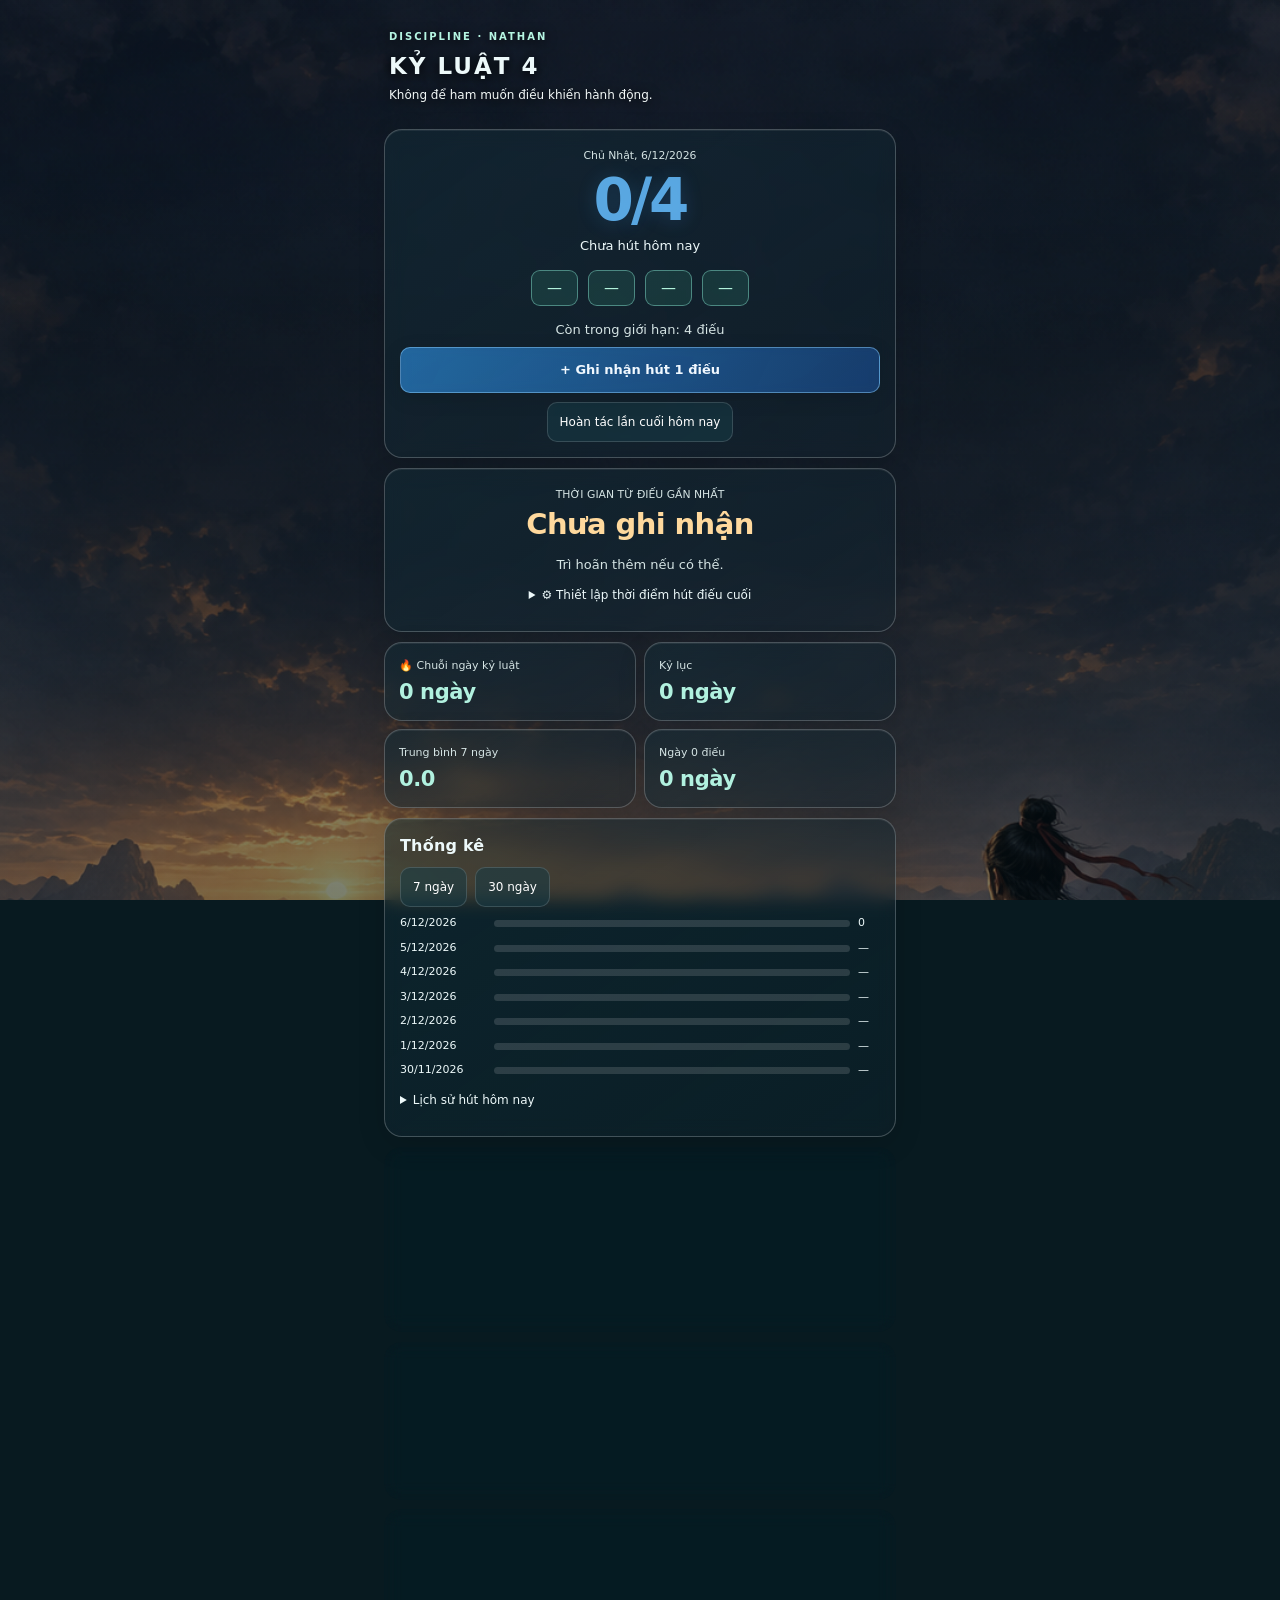
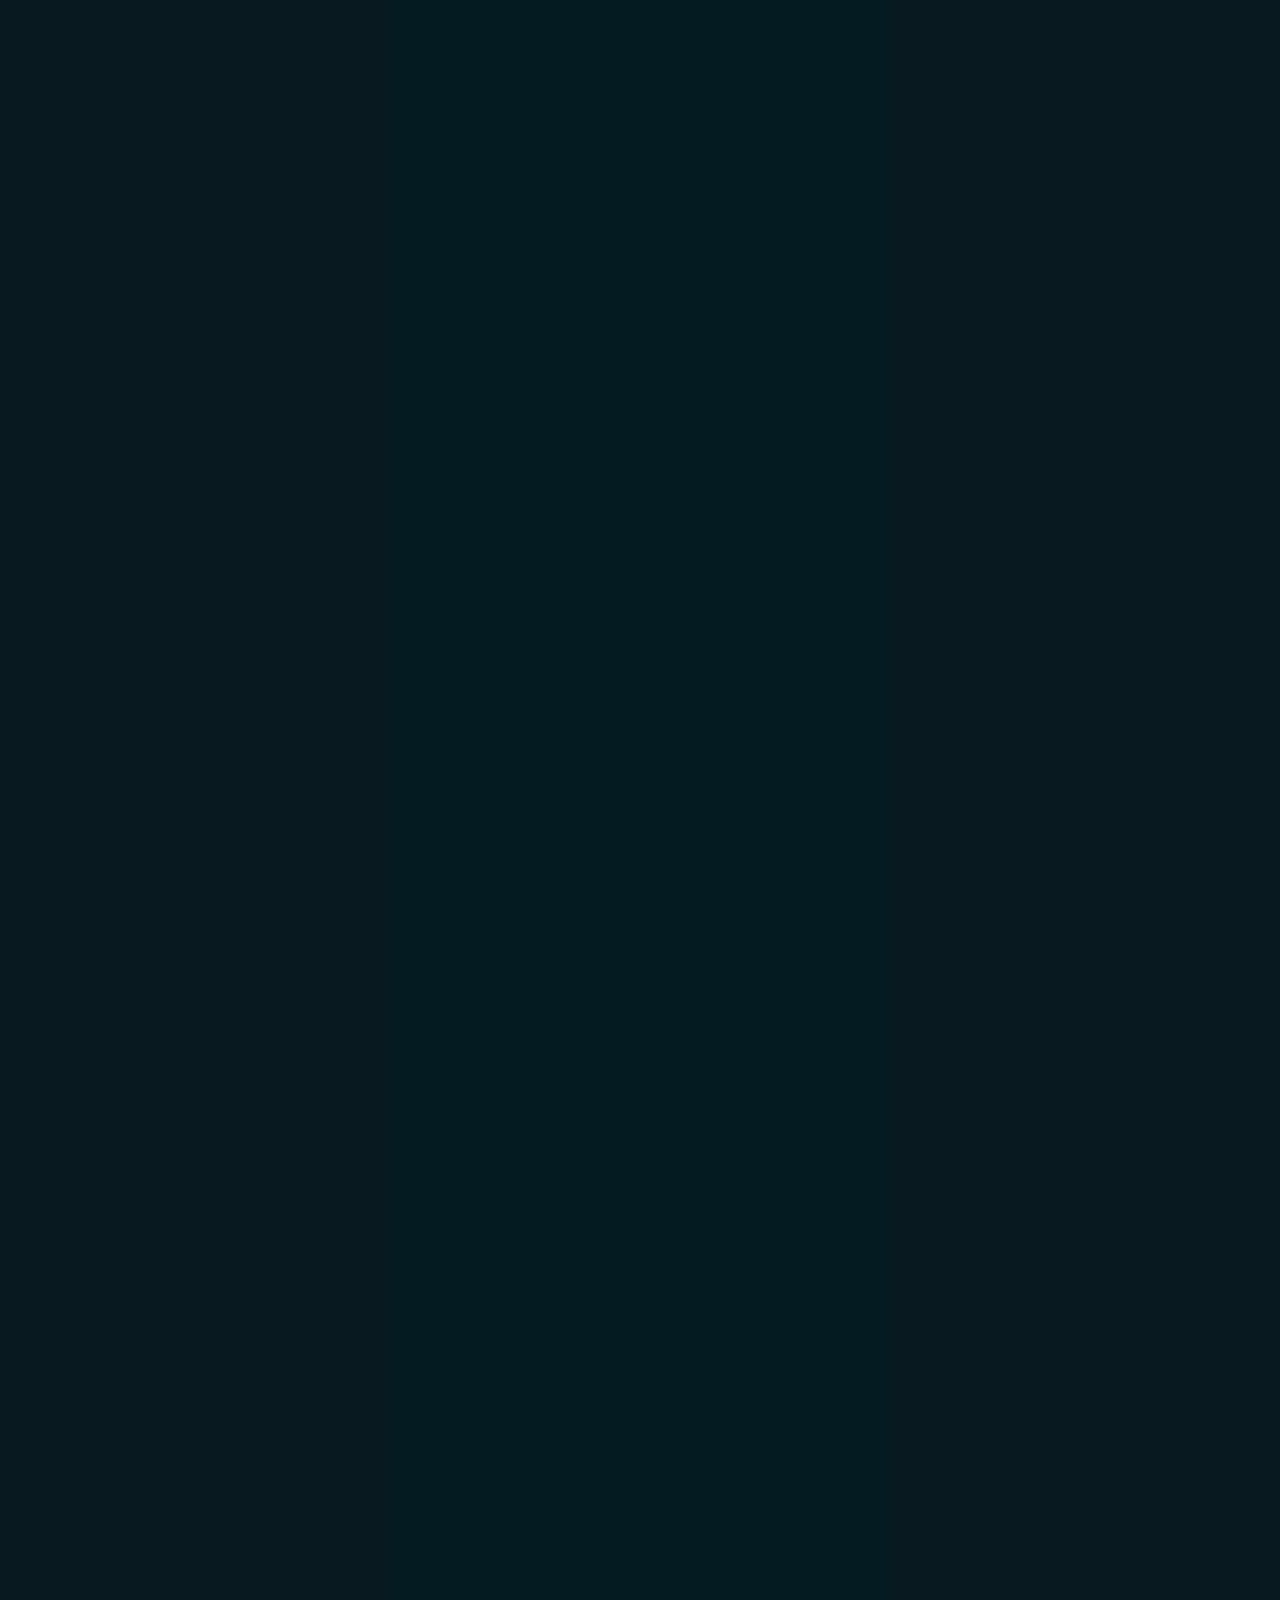
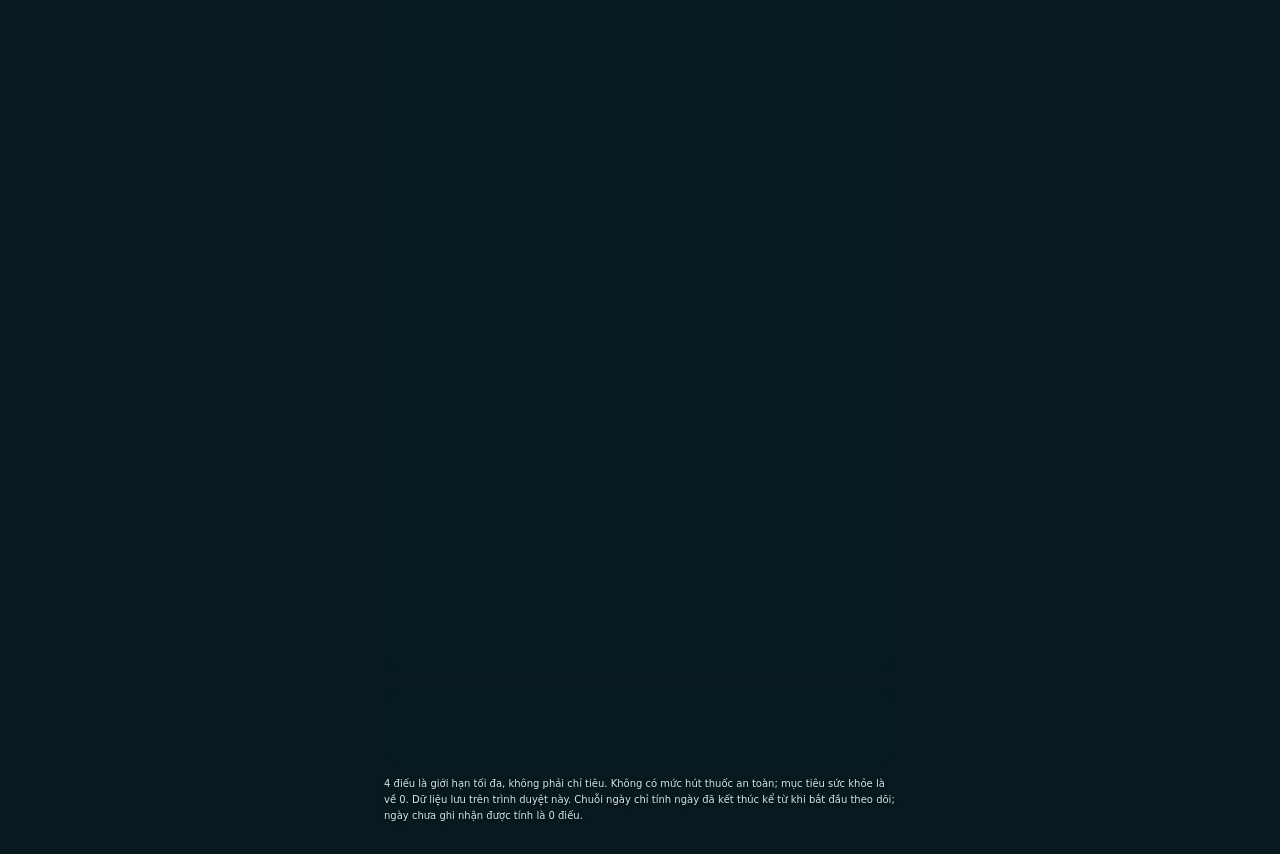
==== index.html @ 1a2e4e33 "Add 31 animated SVG evolution illustrations to discipline level display" ====
<!doctype html><html lang="vi"><meta charset="utf-8"><meta name="viewport" content="width=device-width, initial-scale=1"><meta name="theme-color" content="#081b24"><title>Kỷ luật 4</title><link rel="icon" type="image/svg+xml" href="discipline4-icon.svg?v=2"><link rel="apple-touch-icon" sizes="180x180" href="apple-touch-icon.png?v=20261122"><link rel="icon" type="image/png" sizes="512x512" href="icon-512.png?v=20261122"><meta name="apple-mobile-web-app-capable" content="yes"><meta name="apple-mobile-web-app-title" content="Kỷ luật 4"><style>
*{box-sizing:border-box}body{margin:0;background:radial-gradient(ellipse at top,#17434a,#081b24 65%);color:#edf9fa;font:16px system-ui;min-height:100vh}main{max-width:680px;margin:auto;padding:24px 16px}section{background:#ffffff0c;border:1px solid #ffffff20;border-radius:20px;padding:20px;margin:14px 0}h1{letter-spacing:3px;margin:8px 0}small,p{color:#b5ced2}button,label.upload{font:inherit;border:0;border-radius:12px;padding:13px;background:#23434c;color:white;cursor:pointer}button.primary{width:100%;background:#1b7869;font-weight:bold;padding:18px}button:focus-visible{outline:3px solid white}.center{text-align:center}.big{font-size:76px;font-weight:800;line-height:1.1}.clock{font-size:36px;font-variant-numeric:tabular-nums;font-weight:700}.slots{display:flex;justify-content:center;gap:14px;margin:24px}.slot{width:48px;height:66px;border:2px solid #527b79;border-radius:10px;background:#123b35;display:grid;place-items:center;font-size:24px}.slot.used{background:#9a4935;border-color:#e9a381}.grid{display:grid;grid-template-columns:1fr 1fr;gap:12px}.stat{font-size:27px;font-weight:bold;margin-top:8px}.row{display:flex;gap:8px;flex-wrap:wrap;margin-top:12px}.bar{display:grid;grid-template-columns:100px 1fr 30px;gap:10px;align-items:center;margin:10px 0}.track{background:#ffffff12;border-radius:8px;height:12px;overflow:hidden}.fill{height:100%;background:#42bf9b}textarea{width:100%;background:#102c35;color:white;border:1px solid #527b79;border-radius:10px;padding:12px;font:inherit}details{margin:12px 0}summary{cursor:pointer}li{margin:8px 0}footer{font-size:13px;color:#a8c1c6;line-height:1.6} 
html{background:#081a20;color-scheme:dark}body{isolation:isolate;background:transparent;font-size:13px;line-height:1.5;-webkit-font-smoothing:antialiased}body::before{content:"";position:fixed;inset:0;z-index:-2;pointer-events:none;background:#0c252e url("./cai_thuoc_bg.png") center top/cover no-repeat}body::after{content:"";position:fixed;inset:0;z-index:-1;pointer-events:none;background:linear-gradient(180deg,#06141c22,#06141c55 50%,#06141c88)}main{max-width:540px;padding:18px 14px 30px}header{padding:8px 5px 12px;text-shadow:0 2px 12px #000}header small{font-size:10px;letter-spacing:2px;color:#b5f5e2;font-weight:700}h1{font-size:23px;letter-spacing:2px;margin:3px 0}header p{margin:3px 0;font-size:12px;color:#f1f7f6}section{margin:10px 0;padding:15px;border-radius:18px;background:linear-gradient(145deg,#132b3590,#14242d65);border:1px solid #ffffff38;box-shadow:0 8px 28px #0002,inset 0 1px #ffffff12;-webkit-backdrop-filter:blur(9px) saturate(120%);backdrop-filter:blur(9px) saturate(120%)}small,p{color:#d5e4e4}h2{font-size:16px;letter-spacing:.2px;margin:0 0 9px}p{margin:8px 0}.big{font-size:58px;letter-spacing:-3px;font-weight:750;margin:4px 0}.clock{font-size:29px;letter-spacing:-.6px;color:#ffd99d}.slots{gap:10px;margin:14px 0}.slot{width:47px;height:36px;border-radius:9px;font-size:15px;border:1px solid #80d9c880;background:#4ad4a622;color:#b5f5df}.slot.used{background:#f6a36a44;border-color:#f6a36aaa;color:#ffe0c7}button,label.upload{font-size:12px;min-height:40px;padding:9px 12px;border:1px solid #ffffff26;background:#173c4690;border-radius:10px}button.primary{background:linear-gradient(110deg,#338e81,#23645f);padding:12px;font-size:13px;min-height:44px;box-shadow:0 5px 20px #0002}.center .row{justify-content:center}.grid{gap:8px;margin:10px 0}.grid section{margin:0;padding:12px 14px}.grid small{font-size:11px}.stat{font-size:21px;margin-top:2px;color:#b1f1df;letter-spacing:-.4px}.bar{grid-template-columns:86px 1fr 22px;gap:8px;margin:8px 0;font-size:11px}.track{height:7px;background:#ffffff22}textarea{background:#102c3566;font-size:16px;border-color:#ffffff38}footer{font-size:10px;text-shadow:0 1px 4px #000;color:#d5e4e4}details{font-size:12px}.row{margin-top:9px} @media(max-width:420px){main{padding:12px 11px 24px}section{padding:13px}.big{font-size:54px}.clock{font-size:27px}}@media(prefers-reduced-transparency:reduce){section{background:#122a34;backdrop-filter:none;-webkit-backdrop-filter:none}}
.big{text-shadow:0 2px 20px #3a9fff30}button.primary{background:linear-gradient(115deg,rgba(47,151,239,.58),rgba(28,91,179,.48));border:1px solid rgba(143,210,255,.48);color:#f0f8ff;-webkit-backdrop-filter:blur(5px);backdrop-filter:blur(5px)}
dialog#sudokuDialog{width:min(96vw,540px);max-height:94dvh;overflow:auto;background:#102631f5;color:#efffff;border:1px solid #8db9c66b;border-radius:20px;padding:16px;box-shadow:0 25px 80px #0009}dialog::backdrop{background:#000b;backdrop-filter:blur(5px)}.sdk-top{display:flex;justify-content:space-between;align-items:center;gap:8px}.sdk-top h2{margin:3px 0}.sdk-top small{font-size:10px;color:#91d7ff}.sdk-board{display:grid;grid-template-columns:repeat(9,minmax(0,1fr));aspect-ratio:1;width:100%;border:3px solid #86bad1;background:#ecf6fa;border-radius:5px;overflow:hidden}.sdk-cell{min-width:0;min-height:0;padding:0!important;border:0;border-right:1px solid #b2c7d0;border-bottom:1px solid #b2c7d0;border-radius:0!important;background:#f5fbff;color:#14334a;font-size:clamp(14px,4vw,23px);font-weight:600;box-shadow:none!important}.sdk-cell.fixed{background:#dceaf2;font-weight:800;color:#152b3c}.sdk-cell.sdk-related{background:#c4e6f7!important}.sdk-cell.sdk-same{background:#b4d8ee!important;color:#07446a}.sdk-cell.chosen{background:#62bdf0!important;outline:2px solid #1875b2;outline-offset:-2px}.sdk-cell.wrong{color:#b12c36;background:#ffe1e1}.sdk-numbers{display:grid;grid-template-columns:repeat(9,1fr);gap:3px;margin-top:12px}.sdk-numbers button{padding:10px 0;min-height:39px;font-size:17px;background:#256d9b;color:white}.sdk-top button,.sdk-numbers button{border-radius:7px}.sdk-numbers button.sdk-complete{background:linear-gradient(135deg,#ff9a3c,#dc5b20);border-color:#ffc18c;color:#fff;box-shadow:0 0 10px #f4773d66;font-weight:800}#sudokuDialog .row{justify-content:center}#sudokuDialog .row button{font-size:11px;padding:9px}#sudokuMessage{font-size:12px;min-height:20px}@media(max-width:420px){dialog#sudokuDialog{padding:11px}.sdk-cell{font-size:18px}}.smoke-milestone{display:flex;align-items:center;gap:11px;padding:11px 4px;border-bottom:1px solid #ffffff21}.smoke-milestone:last-child{border-bottom:0}.smoke-dot{width:30px;height:30px;flex:0 0 30px;border-radius:50%;display:grid;place-items:center;background:#6c849344;border:1px solid #ffffff35;color:#d1e0e8}.smoke-milestone.done .smoke-dot{background:#f56d2c;color:#fff2e6;border-color:#ffb16f;box-shadow:0 0 12px #f46c3866}.smoke-text{flex:1;min-width:0}.smoke-text strong{display:block;font-size:13px}.smoke-text small{font-size:11px;color:#bfd3df}.smoke-milestone.done strong{color:#ff9c59}.smoke-milestone.done small{color:#ffca9e}.milestoneDisclaimer{font-size:10px;color:#b7c9d0;line-height:1.6}.breath-orb{width:126px;height:126px;margin:18px auto;border-radius:50%;display:grid;place-items:center;background:radial-gradient(circle,#8be8fa88,#2175a766);border:2px solid #8be8faaa;box-shadow:0 0 28px #4bb6e855;transition:transform 4s ease-in-out}.breath-orb.inhale{transform:scale(1.25)}.breath-orb.exhale{transform:scale(.82)}.breath-orb strong{font-size:17px;color:white;text-shadow:0 2px 5px #123}.breath-actions{display:flex;gap:8px;justify-content:center}.breath-actions button{min-width:105px}.discipline-level{padding:16px;margin:14px 0 20px;border:1px solid #f69a4a88;border-radius:15px;background:linear-gradient(135deg,#56331d88,#152e39bb)}#disciplineLevelTitle{font-size:19px;font-weight:800;color:#ffb06e;margin-bottom:12px}.discipline-progress{height:15px;border-radius:20px;background:#ffffff26;overflow:hidden;border:1px solid #ffffff36}#disciplineProgressFill{height:100%;width:0%;border-radius:20px;background:linear-gradient(90deg,#ff6c28,#ffc76b);transition:width .5s}#disciplineProgressText{font-size:13px;margin-top:9px;color:#f9dec9;line-height:1.5}.smoke-milestone.current{background:#ff8a2a12;border-radius:12px}.smoke-milestone.current .smoke-text strong{color:#ffc184}.evolution-gallery{display:flex;align-items:center;justify-content:space-evenly;gap:8px;margin:12px 0 16px}.evolution-character{min-width:0;flex:1;display:flex;flex-direction:column;align-items:center;text-align:center}.evolution-character img{width:min(100%,124px);height:124px;object-fit:contain;filter:drop-shadow(0 6px 15px #0008);border-radius:20px}.evolution-character span{font-size:12px;font-weight:700;color:#ffcfaa;line-height:1.3;margin-top:5px}.evolution-arrow{font-size:29px;color:#ffb060;animation:evolutionPulse 2s ease-in-out infinite}@keyframes evolutionPulse{50%{transform:translateX(5px);opacity:.5}}@media(max-width:380px){.evolution-character img{height:96px}}@media(prefers-reduced-motion:reduce){.evolution-arrow{animation:none}}</style><main>
<header><small>DISCIPLINE · NATHAN</small><h1>KỶ LUẬT 4</h1><p>Không để ham muốn điều khiển hành động.</p></header>
<section class="center"><small id="date"></small><div class="big" id="count">0/4</div><div id="status"></div><div class="slots" id="slots"></div><p id="remaining"></p><button class="primary" id="add">+ Ghi nhận hút 1 điếu</button><div class="row"><button id="undo">Hoàn tác lần cuối hôm nay</button></div></section>
<section class="center"><small>THỜI GIAN TỪ ĐIẾU GẦN NHẤT</small><div class="clock" id="clock">--:--:--</div><p>Trì hoãn thêm nếu có thể.</p><details><summary>⚙️ Thiết lập thời điểm hút điếu cuối</summary><p><small>Chọn ngày và giờ thực tế. Thời gian đếm và các mốc sẽ tính lại từ đây.</small></p><input id="manualLastInput" type="datetime-local" style="width:100%;padding:12px;border-radius:10px;background:#173c46;color:white;border:1px solid #ffffff55;font:inherit"><div class="row"><button id="saveManualLast" type="button">Lưu thời điểm</button><button id="clearManualLast" type="button">Bỏ thiết lập thủ công</button></div></details></section>
<div class="grid"><section><small>🔥 Chuỗi ngày kỷ luật</small><div class="stat" id="streak"></div></section><section><small>Kỷ lục</small><div class="stat" id="best"></div></section><section><small>Trung bình 7 ngày</small><div class="stat" id="avg"></div></section><section><small>Ngày 0 điếu</small><div class="stat" id="zero"></div></section></div>
<section><h2>Thống kê</h2><div class="row"><button data-days="7">7 ngày</button><button data-days="30">30 ngày</button></div><div id="chart"></div><details><summary>Lịch sử hút hôm nay</summary><ol id="today"></ol></details></section>
<section><h2>🧩 Giải Sudoku khi thèm thuốc</h2><p>Thay một điếu thuốc bằng một thử thách Sudoku với 3 mức độ khó. Bấm là có bảng mới ngay, không cần Internet.</p><p id="crapStats">Cơn thèm hôm nay: 0 · Đã vượt qua: 0</p><button class="primary" id="crapSudoku" type="button">🧩 Tôi muốn hút thuốc · Mở Sudoku</button></section><section class="center"><h2>🌬️ Vượt cơn thèm · Wim Hof</h2><p>Bài thở kiểu Wim Hof: 30 nhịp thở sâu, giai đoạn nghỉ sau thở ra và hít hồi phục. Chỉ tập khi ngồi hoặc nằm an toàn.</p><button id="breathOpen" class="primary" type="button">🌬️ Bắt đầu đếm hơi thở</button></section><section><h2>🏁 Các mốc từ điếu thuốc gần nhất</h2><p id="milestoneIntro">Mỗi phút trì hoãn là một bước tiến.</p><div id="disciplineLevel" class="discipline-level" aria-live="polite"><div id="disciplineLevelTitle"></div><div class="evolution-gallery"><div class="evolution-character"><img id="evolutionCurrent" alt="Hình động cấp độ hiện tại"><span id="evolutionCurrentName"></span></div><span class="evolution-arrow">➜</span><div class="evolution-character"><img id="evolutionNext" alt="Hình động cấp độ tiếp theo"><span id="evolutionNextName"></span></div></div><div class="discipline-progress"><div id="disciplineProgressFill"></div></div><div id="disciplineProgressText"></div></div><div id="smokeMilestones"></div><p class="milestoneDisclaimer">Các mốc này ghi nhận thời gian không hút, không phải tỷ lệ hồi phục sức khỏe. Nếu tiếp tục hút, nguy cơ sức khỏe vẫn còn.</p></section>
<section><div class="row"><button id="export">Xuất dữ liệu</button><label class="upload">Nhập dữ liệu<input hidden type="file" accept=".json" id="import"></label><button id="widget">Đồng bộ widget cũ</button></div></section><footer>4 điếu là giới hạn tối đa, không phải chỉ tiêu. Không có mức hút thuốc an toàn; mục tiêu sức khỏe là về 0. Dữ liệu lưu trên trình duyệt này. Chuỗi ngày chỉ tính ngày đã kết thúc kể từ khi bắt đầu theo dõi; ngày chưa ghi nhận được tính là 0 điếu.</footer></main>
<script>
'use strict';
const $=id=>document.getElementById(id), player=/^(hoangtu|kieuquyen)$/i.test(new URLSearchParams(location.search).get('player')||'')?'hoangtu':'nathan', key='discipline4_'+player, oldKey='caiThuocDataV2_'+player;
const valid=x=>typeof x==='string'&&Number.isFinite(Date.parse(x))&&Date.parse(x)<=Date.now();
function normalize(x){if(!x||!valid(x.started)||!Array.isArray(x.lapses)||!Array.isArray(x.craps)||!x.lapses.every(e=>e&&valid(e.at))||!x.craps.every(e=>e&&valid(e.at)&&typeof e.thoughts==='string'))throw Error('Dữ liệu không hợp lệ');return {started:x.started,lapses:x.lapses.map(e=>({at:e.at})),craps:x.craps.map(e=>({at:e.at,thoughts:e.thoughts})),trackingSince:valid(x.trackingSince)?x.trackingSince:new Date().toISOString(),last:valid(x.last)?x.last:null,manualLast:valid(x.manualLast)?x.manualLast:null}}
let data={started:new Date().toISOString(),trackingSince:new Date().toISOString(),lapses:[],craps:[],last:null,manualLast:null}, days=7;
try{const raw=localStorage.getItem(key)||localStorage.getItem(oldKey);if(raw)data=normalize(JSON.parse(raw))}catch(e){console.warn(e)}
function save(){try{localStorage.setItem(key,JSON.stringify(data));return true}catch(e){alert('Không thể lưu dữ liệu trên trình duyệt.');return false}}
save();
const day=d=>[d.getFullYear(),String(d.getMonth()+1).padStart(2,'0'),String(d.getDate()).padStart(2,'0')].join('-'), midnight=d=>new Date(d.getFullYear(),d.getMonth(),d.getDate()), fmt=d=>d.toLocaleString('vi-VN'), pad=n=>String(n).padStart(2,'0');
function counts(){const m={};for(const e of data.lapses){const k=day(new Date(e.at));m[k]=(m[k]||0)+1}return m}
function last(){return [...data.lapses.map(e=>e.at),...(data.manualLast?[data.manualLast]:[])].sort().at(-1)||null}
function tick(){const t=last();if(!t){$('clock').textContent='Chưa ghi nhận';return}let s=Math.max(0,Math.floor((Date.now()-Date.parse(t))/1000));const d=Math.floor(s/86400);s%=86400;$('clock').textContent=(d?d+' ngày ':'')+pad(Math.floor(s/3600))+':'+pad(Math.floor(s%3600/60))+':'+pad(s%60)}
let renderedDay='';
function render(){const now=new Date(),k=day(now),m=counts(),n=m[k]||0;renderedDay=k;window.renderSmokeMilestones?.();if(document.activeElement!==$('manualLastInput')){const d=data.manualLast?new Date(data.manualLast):null;const local=d?new Date(d.getTime()-d.getTimezoneOffset()*60000).toISOString().slice(0,16):'';$('manualLastInput').value=local}$('date').textContent=now.toLocaleDateString('vi-VN',{weekday:'long',day:'numeric',month:'numeric',year:'numeric'});$('count').textContent=n+'/4';$('count').style.color=n===0?'rgba(102,190,255,.85)':n<=2?'#71caff':n===3?'#ffd166':n===4?'#ff9e55':'#ff6666';$('status').textContent=n===0?'Chưa hút hôm nay':n<3?'Trong giới hạn':n===3?'Cần thận trọng':n===4?'Đã chạm giới hạn':'Đã vượt giới hạn';$('remaining').textContent=n<4?'Còn trong giới hạn: '+(4-n)+' điếu':n===4?'Dừng lại ở đây.':'Vượt '+(n-4)+' điếu — tiếp tục ghi nhận trung thực.';$('slots').replaceChildren(...Array.from({length:4},(_,i)=>{const x=document.createElement('span');x.className='slot'+(i<n?' used':'');x.textContent=i<n?'✓':'—';return x}));
let streak=0,best=0,zero=0;const start=midnight(new Date(data.trackingSince));for(let d=new Date(start);d<midnight(now);d.setDate(d.getDate()+1)){const c=m[day(d)]||0;streak=c<=4?streak+1:0;best=Math.max(best,streak);if(!c)zero++}$('streak').textContent=(n>4?0:streak)+' ngày';$('best').textContent=best+' ngày';$('zero').textContent=zero+' ngày';
let sum=0,den=0;$('chart').replaceChildren();for(let i=0;i<Math.max(days,7);i++){let d=midnight(now);d.setDate(d.getDate()-i);const c=m[day(d)]||0,known=d>=start||Object.hasOwn(m,day(d));if(i<7&&known){sum+=c;den++}if(i>=days)continue;const row=document.createElement('div');row.className='bar';const label=document.createElement('span');label.textContent=d.toLocaleDateString('vi-VN');const track=document.createElement('div');track.className='track';const fill=document.createElement('div');fill.className='fill';fill.style.width=(Math.min(c/4,1)*100)+'%';if(c>=4)fill.style.background=c>4?'#ff6666':'#ff9e55';track.append(fill);const val=document.createElement('span');val.textContent=known?c:'—';row.append(label,track,val);$('chart').append(row)}$('avg').textContent=den?(sum/den).toFixed(1):'—';
$('today').replaceChildren(...data.lapses.filter(e=>day(new Date(e.at))===k).sort((a,b)=>Date.parse(b.at)-Date.parse(a.at)).map(e=>{const li=document.createElement('li');li.textContent=fmt(new Date(e.at));return li}));tick()}
$('saveManualLast').onclick=()=>{const value=$('manualLastInput').value;if(!value)return alert('Anh chọn ngày giờ trước khi lưu.');const d=new Date(value);if(!Number.isFinite(d.getTime())||d.getTime()>Date.now())return alert('Thời điểm không hợp lệ hoặc ở tương lai.');data.manualLast=d.toISOString();save();render();alert('Đã lưu thời điểm hút điếu cuối.')};
$('clearManualLast').onclick=()=>{if(!confirm('Bỏ thời điểm thiết lập thủ công?'))return;data.manualLast=null;save();render()};
$('add').onclick=()=>{if((counts()[day(new Date())]||0)>=4&&!confirm('Đã chạm hoặc vượt giới hạn. Ghi nhận vì đã thực sự hút?'))return;data.lapses.push({at:new Date().toISOString()});data.last=last();save();render()};
$('undo').onclick=()=>{const k=day(new Date());let i=-1;data.lapses.forEach((e,j)=>{if(day(new Date(e.at))===k&&(i<0||Date.parse(e.at)>Date.parse(data.lapses[i].at)))i=j});if(i>=0&&confirm('Xóa lần ghi gần nhất hôm nay?')){data.lapses.splice(i,1);data.last=last();save();render()}};
document.querySelectorAll('[data-days]').forEach(b=>b.onclick=()=>{days=Number(b.dataset.days);render()});
$('export').onclick=()=>{const a=document.createElement('a');const url=URL.createObjectURL(new Blob([JSON.stringify(data,null,2)],{type:'application/json'}));a.href=url;a.download='KyLuat4_'+day(new Date())+'.json';a.click();setTimeout(()=>URL.revokeObjectURL(url),1500)};
$('import').onchange=async e=>{try{const f=e.target.files[0];if(!f)return;if(f.size>4000000)throw Error('File quá lớn');const next=normalize(JSON.parse(await f.text()));if(confirm('Thay thế dữ liệu hiện tại bằng file nhập?')){data=next;save();render()}}catch(err){alert(err.message)}finally{e.target.value=''}};
$('widget').onclick=()=>{const t=last();if(!t)return alert('Chưa ghi nhận điếu thuốc.');location.href='https://open.scriptable.app/run/Cai%20Thuoc%20Widget?scriptName=Cai%20Thuoc%20Widget&last='+encodeURIComponent(t)};
render();setInterval(()=>{if(day(new Date())!==renderedDay)render();else {tick();renderSmokeMilestones()}},1000);document.addEventListener('visibilitychange',()=>{if(!document.hidden)render()});
</script><dialog id="sudokuDialog" aria-label="Sudoku đánh lạc hướng cơn thèm"><div class="sdk-top"><div><small>CRAP · CHUYỂN HƯỚNG CƠN THÈM</small><h2>Sudoku · <span id="sudokuLevelName">Trung bình</span></h2></div><button type="button" id="sudokuClose">✕ Đóng</button></div><div class="row" style="align-items:center"><label for="sudokuDifficulty">Độ khó:</label><select id="sudokuDifficulty" style="background:#173c46;color:white;border:1px solid #ffffff55;border-radius:9px;padding:9px"><option value="easy">Dễ</option><option value="medium" selected>Trung bình</option><option value="hard">Khó</option></select></div><p>Thời gian tập trung: <strong id="sudokuTime">00:00</strong></p><div id="sudokuBoard" class="sdk-board" role="group" aria-label="Bảng Sudoku 9 nhân 9"></div><div class="sdk-numbers"><button type="button" data-sdk-number="1">1</button><button type="button" data-sdk-number="2">2</button><button type="button" data-sdk-number="3">3</button><button type="button" data-sdk-number="4">4</button><button type="button" data-sdk-number="5">5</button><button type="button" data-sdk-number="6">6</button><button type="button" data-sdk-number="7">7</button><button type="button" data-sdk-number="8">8</button><button type="button" data-sdk-number="9">9</button></div><div class="row"><button type="button" id="sudokuErase">⌫ Xóa ô</button><button type="button" id="sudokuHint">💡 Gợi ý</button><button type="button" id="sudokuNew">↻ Bảng mới</button><button type="button" id="sudokuSave" style="background:linear-gradient(110deg,#e67c36,#b95227)">💾 Lưu & vượt cơn thèm</button></div><p id="sudokuMessage" aria-live="polite"></p></dialog><script>
(function(){
const marks=[[10,"10 phút","Bước đầu tiên: tiếp tục trì hoãn."],[30,"30 phút","Đã vượt qua nửa giờ."],[60,"1 giờ","Đã duy trì 1 giờ từ điếu gần nhất."],[120,"2 giờ","Đã duy trì 2 giờ từ điếu gần nhất."],[240,"4 giờ","Đã duy trì 4 giờ từ điếu gần nhất."],[480,"8 giờ","Đã duy trì 8 giờ từ điếu gần nhất."],[720,"12 giờ","Đã duy trì 12 giờ từ điếu gần nhất."],[960,"16 giờ","Đã duy trì 16 giờ từ điếu gần nhất."],[1200,"20 giờ","Đã duy trì 20 giờ từ điếu gần nhất."],[1440,"24 giờ","Tròn 1 ngày không hút."],[1680,"28 giờ","Đã duy trì 28 giờ từ điếu gần nhất."],[1920,"32 giờ","Đã duy trì 32 giờ từ điếu gần nhất."],[2160,"36 giờ","Đã duy trì 36 giờ từ điếu gần nhất."],[2400,"40 giờ","Đã duy trì 40 giờ từ điếu gần nhất."],[2640,"44 giờ","Đã duy trì 44 giờ từ điếu gần nhất."],[2880,"48 giờ","Tròn 2 ngày không hút."],[3120,"52 giờ","Đã duy trì 52 giờ từ điếu gần nhất."],[3360,"56 giờ","Đã duy trì 56 giờ từ điếu gần nhất."],[3600,"60 giờ","Đã duy trì 60 giờ từ điếu gần nhất."],[3840,"64 giờ","Đã duy trì 64 giờ từ điếu gần nhất."],[4080,"68 giờ","Đã duy trì 68 giờ từ điếu gần nhất."],[4320,"72 giờ","Tròn 3 ngày không hút."],[4800,"80 giờ","Đã duy trì 80 giờ từ điếu gần nhất."],[5280,"88 giờ","Đã duy trì 88 giờ từ điếu gần nhất."],[5760,"96 giờ","Tròn 4 ngày không hút."],[6480,"108 giờ","Đã duy trì 108 giờ từ điếu gần nhất."],[7200,"120 giờ","Tròn 5 ngày không hút."],[8640,"144 giờ","Tròn 6 ngày không hút."],[10080,"168 giờ","Tròn 7 ngày không hút."],[20160,"14 ngày","Hai tuần không hút."],[43200,"30 ngày","Một tháng không hút."]];
const levelNames=[["🦠","Vi khuẩn"],["🐜","Kiến"],["🐝","Ong"],["🦋","Bướm"],["🐭","Chuột"],["🐇","Thỏ"],["🐈","Mèo"],["🐕","Chó"],["🧍","Con người"],["🐎","Ngựa"],["🦒","Hươu cao cổ"],["🐘","Voi"],["🦈","Cá mập voi"],["🐋","Cá voi xanh"],["🌲","Cây sequoia khổng lồ"],["🗼","Tháp Eiffel"],["🏙️","Burj Khalifa"],["🏔️","Núi Everest"],["🏝️","Đảo rộng 20 km"],["🌕","Mặt Trăng"],["☿","Sao Thủy"],["🔴","Sao Hỏa"],["♀️","Sao Kim"],["🌍","Trái Đất"],["🔵","Sao Hải Vương"],["🪐","Sao Thổ"],["🟠","Sao Mộc"],["☀️","Mặt Trời"],["⭐","Sao siêu khổng lồ"],["🌌","Dải Ngân Hà"],["✨","Vũ trụ quan sát được"]];
// 31 hình SVG động độc lập, tạo tại trình duyệt và không cần tải từ máy chủ ngoài.
const evolutionArt=levelNames.map(([symbol,name],i)=>{
 const hue=(i*31+24)%360,cosmic=i>=19;
 const bg1=cosmic?'#0b1735':'#173e3c',bg2=cosmic?'#321a60':'#256353';
 const duration=(2.3+(i%5)*.37).toFixed(2);
 const motion=i>=19?'rotate':i%4===0?'pulse':i%4===1?'walk':i%4===2?'float':'bounce';
 const move=motion==='rotate'?'<animateTransform attributeName="transform" type="rotate" values="-7 64 61;7 64 61;-7 64 61" dur="'+duration+'s" repeatCount="indefinite"/>':motion==='pulse'?'<animateTransform attributeName="transform" type="scale" values="1;1.11;1" additive="sum" dur="'+duration+'s" repeatCount="indefinite"/>':'<animateTransform attributeName="transform" type="translate" values="0 2;0 -8;0 2" dur="'+duration+'s" repeatCount="indefinite"/>';
 const stars=Array.from({length:8},(_,k)=>'<circle cx="'+(9+(k*41+i*13)%110)+'" cy="'+(8+(k*29+i*7)%95)+'" r="'+(k%3+1)+'" fill="#fff" opacity=".45"><animate attributeName="opacity" values=".2;.85;.2" dur="'+(2+k%4)+'s" repeatCount="indefinite"/></circle>').join('');
 const svg='<svg xmlns="http://www.w3.org/2000/svg" width="128" height="128" viewBox="0 0 128 128"><defs><linearGradient id="bg" x2="1" y2="1"><stop stop-color="'+bg1+'"/><stop offset="1" stop-color="'+bg2+'"/></linearGradient><radialGradient id="halo"><stop stop-color="hsl('+hue+',85%,72%)" stop-opacity=".52"/><stop offset="1" stop-color="hsl('+hue+',85%,72%)" stop-opacity="0"/></radialGradient></defs><rect width="128" height="128" rx="22" fill="url(#bg)"/><circle cx="64" cy="62" r="59" fill="url(#halo)"/>'+stars+'<ellipse cx="64" cy="108" rx="35" ry="6" fill="#000" opacity=".3"/><g transform="translate(64 62)"><g transform="translate(-64 -62)">'+motion.replace(/./g,()=> '')+move+'<text x="64" y="84" text-anchor="middle" font-size="66" font-family="Apple Color Emoji,Segoe UI Emoji,Noto Color Emoji,sans-serif">'+symbol+'</text></g></g><circle cx="104" cy="20" r="5" fill="#ffd18a"><animate attributeName="opacity" values=".2;1;.2" dur="2.5s" repeatCount="indefinite"/></circle></svg>';
 return 'data:image/svg+xml;charset=utf-8,'+encodeURIComponent(svg);
});
const formatDuration=min=>{let s=Math.max(0,Math.ceil(min*60));const d=Math.floor(s/86400);s%=86400;const hr=Math.floor(s/3600);s%=3600;const m=Math.floor(s/60);return (d?d+' ngày ':'')+(hr?hr+' giờ ':'')+(m?m+' phút ':'')+(!d&&!hr&&!m?s%60+' giây':'').trim()};
let milestoneCacheKey='';
window.renderSmokeMilestones=function(){
const el=document.getElementById('smokeMilestones');if(!el)return;
const t=last(),start=t||data.trackingSince||data.started;
if(!start){el.textContent='Chưa có mốc bắt đầu.';return}
const elapsed=Math.max(0,(Date.now()-Date.parse(start))/60000);
const current=marks.reduce((idx,mark,i)=>elapsed>=mark[0]?i:idx,-1);
const next=current+1<marks.length?current+1:-1;
const title=document.getElementById('disciplineLevelTitle'),fill=document.getElementById('disciplineProgressFill'),detail=document.getElementById('disciplineProgressText');
const artIndex=Math.max(0,current),nextArtIndex=next>=0?next:artIndex;
const currentArt=document.getElementById('evolutionCurrent'),nextArt=document.getElementById('evolutionNext');
if(currentArt.dataset.level!==String(artIndex)){currentArt.src=evolutionArt[artIndex];currentArt.dataset.level=String(artIndex)}
if(nextArt.dataset.level!==String(nextArtIndex)){nextArt.src=evolutionArt[nextArtIndex];nextArt.dataset.level=String(nextArtIndex)}
document.getElementById('evolutionCurrentName').textContent=(current<0?'Sắp mở khóa · ':'Hiện tại · ')+levelNames[artIndex][1];
document.getElementById('evolutionNextName').textContent=next>=0?'Tiếp theo · '+levelNames[next][1]:'Đỉnh cao kỷ luật';
title.textContent=current>=0?'🏆 LEVEL '+String(current+1).padStart(2,'0')+' — '+levelNames[current][0]+' '+levelNames[current][1]:'🏆 LEVEL 00 — Đang khởi hành';
let pct=100;
if(next>=0){const floor=current<0?0:marks[current][0],ceiling=marks[next][0];pct=Math.max(0,Math.min(100,(elapsed-floor)/(ceiling-floor)*100));}
fill.style.width=pct.toFixed(2)+'%';
detail.textContent=next>=0?'Tiến hóa tiếp: LEVEL '+String(next+1).padStart(2,'0')+' — '+levelNames[next][0]+' '+levelNames[next][1]+' · '+pct.toFixed(1)+'% · Còn '+formatDuration(marks[next][0]-elapsed):'Đã đạt cấp cao nhất! Tiếp tục giữ vững kỷ luật.';
const key=(t||start)+'|'+current;
if(key===milestoneCacheKey)return;milestoneCacheKey=key;
document.getElementById('milestoneIntro').textContent=t?'Tính từ lần hút gần nhất: '+new Date(t).toLocaleString('vi-VN'):'Tính từ lúc bắt đầu theo dõi: '+new Date(start).toLocaleString('vi-VN');
el.replaceChildren(...marks.map(([min,time],i)=>{const done=elapsed>=min,row=document.createElement('div');row.className='smoke-milestone'+(done?' done':'')+(i===current?' current':'');const dot=document.createElement('span');dot.className='smoke-dot';dot.textContent=done?'✓':'○';const body=document.createElement('div');body.className='smoke-text';const strong=document.createElement('strong');strong.textContent='LV.'+String(i+1).padStart(2,'0')+' — '+levelNames[i][0]+' '+levelNames[i][1];const small=document.createElement('small');small.textContent=time+' · '+(done?'Đã mở khóa':'Chưa mở khóa');body.append(strong,small);row.append(dot,body);return row}));
};
window.renderSmokeMilestones?.();
})();
</script><dialog id="breathDialog" aria-label="Bài thở Wim Hof có hướng dẫn" style="width:min(94vw,460px);max-height:92dvh;overflow:auto;background:#102631;color:#efffff;border:1px solid #8db9c66b;border-radius:20px;padding:20px;text-align:center">
<h2>🌬️ Bài thở Wim Hof</h2><p id="breathRound">Vòng 1 / 3 · 30 nhịp</p><div id="breathOrb" class="breath-orb"><strong id="breathPhase">Sẵn sàng</strong></div><p style="font-size:28px;font-weight:750" id="breathCount">0 / 30</p><p id="breathSeconds" aria-live="polite">Hít sâu thoải mái, thở ra tự nhiên.</p>
<div style="display:flex;justify-content:center;gap:14px;flex-wrap:wrap;margin:12px 0"><label><input id="breathVoice" type="checkbox" checked> 🔊 Giọng nữ</label><label><input id="breathMusic" type="checkbox" checked> 🎵 Nhạc nền</label></div>
<p id="breathAudioNote" style="font-size:12px">Giọng đọc sử dụng tiếng Việt trên thiết bị; chất giọng phụ thuộc iPhone/trình duyệt. Giữ màn hình sáng khi tập.</p>
<div class="breath-actions" style="flex-wrap:wrap"><button type="button" id="breathStart">▶ Bắt đầu</button><button type="button" id="breathNext" hidden>Hít hồi phục ngay</button><button type="button" id="breathStop">Dừng / Đóng</button></div>
<p style="font-size:11px;line-height:1.6;color:#ffdcaa"><strong>An toàn:</strong> Chỉ tập khi ngồi hoặc nằm ở nơi an toàn; không tập dưới nước, khi tắm, lái xe hoặc đứng. Thở sâu liên tục có thể gây choáng hoặc ngất. Mốc nghỉ 30–60–90 giây chỉ để tham khảo, không cố nín thở. Hít vào ngay khi cần, dừng nếu chóng mặt, tê, đau ngực hay khó chịu. Nếu có bệnh tim mạch, hô hấp, động kinh, đang mang thai hoặc từng ngất, hỏi nhân viên y tế trước khi tập.</p></dialog>
<script>
(()=>{'use strict';
const $=id=>document.getElementById(id),dlg=$('breathDialog'),orb=$('breathOrb'),next=$('breathNext'),go=$('breathStart'),voice=$('breathVoice'),music=$('breathMusic');
let timer=null,started=0,round=1,phase='ready',lastCue='',ctx=null,tones=[],speechVoice=null,paused=false;
const targets=[30,60,90],speech=window.speechSynthesis;
function pickVoice(){if(!speech)return null;const vs=speech.getVoices().filter(v=>/^vi/i.test(v.lang));return vs.find(v=>/female|nữ|linh|mai|google tiếng việt/i.test(v.name))||vs[0]||null}
if(speech){speechVoice=pickVoice();speech.onvoiceschanged=()=>{speechVoice=pickVoice()}}
function say(s){if(!voice.checked||!speech)return;try{speech.cancel();const u=new SpeechSynthesisUtterance(s);u.lang='vi-VN';u.rate=.92;u.pitch=1.13;u.volume=.95;if(speechVoice)u.voice=speechVoice;speech.speak(u)}catch(e){}}
function cue(key,msg){if(lastCue===key)return;lastCue=key;say(msg)}
function audioStart(){if(!music.checked)return;try{ctx=ctx||new (window.AudioContext||window.webkitAudioContext)();ctx.resume();if(tones.length)return;[174.61,261.63,349.23].forEach((f,i)=>{const osc=ctx.createOscillator(),gain=ctx.createGain();osc.type='sine';osc.frequency.value=f;gain.gain.value=[.008,.005,.003][i];osc.connect(gain).connect(ctx.destination);osc.start();tones.push({osc,gain})})}catch(e){}}
function audioStop(){tones.forEach(x=>{try{x.osc.stop();x.osc.disconnect()}catch(e){}});tones=[]}
function stop(){clearInterval(timer);timer=null;audioStop();if(speech)speech.cancel();orb.className='breath-orb'}
function label(v){$('breathPhase').textContent=v}
function showNext(txt){next.hidden=false;next.textContent=txt;go.hidden=true}
function setPhase(p){phase=p;started=performance.now();lastCue='';}
function startBreaths(){clearInterval(timer);setPhase('breaths');next.hidden=true;go.hidden=true;audioStart();$('breathRound').textContent='Vòng '+round+' / 3 · 30 nhịp';cue('begin','Bắt đầu vòng '+round+'. Hít vào sâu, thở ra tự nhiên. Không cố gắng.');tick();timer=setInterval(tick,100)}
function startRetention(){setPhase('retention');orb.className='breath-orb exhale';label('Thở ra · nghỉ tự nhiên');$('breathCount').textContent='0 / '+targets[round-1]+' giây';showNext('Hít hồi phục ngay');cue('rest','Thở ra tự nhiên. Nghỉ sau khi thở ra. Hít vào ngay khi cơ thể cần, không cố nín thở.')}
function startRecovery(){setPhase('recovery');next.hidden=true;orb.className='breath-orb inhale';cue('recover','Hít một hơi sâu để hồi phục. Giữ khoảng mười lăm giây nếu thoải mái, sau đó thở ra.');tick()}
function finishRound(){setPhase('done');orb.className='breath-orb';label(round===3?'Hoàn thành 3 vòng':'Hoàn thành vòng '+round);$('breathCount').textContent='✓';$('breathSeconds').textContent='Thở ra và trở lại nhịp thở tự nhiên. '+(round===3?'Bài tập kết thúc.':'Chỉ bắt đầu vòng sau khi thấy thoải mái.');showNext(round===3?'Tập lại từ đầu':'Bắt đầu vòng '+(round+1));cue('done','Thở ra nhẹ nhàng. '+(round===3?'Đã hoàn thành ba vòng.':'Đã hoàn thành vòng '+round+'. Nghỉ ngơi và bấm bắt đầu vòng tiếp theo khi sẵn sàng.'));audioStop()}
function tick(){const elapsed=(performance.now()-started)/1000;
if(phase==='breaths'){const n=Math.floor(elapsed/4);if(n>=30){startRetention();return}const inhale=elapsed%4<2;orb.className='breath-orb '+(inhale?'inhale':'exhale');label(inhale?'Hít vào':'Thở ra tự nhiên');$('breathCount').textContent=(n+1)+' / 30';$('breathSeconds').textContent='Nhịp '+(n+1)+' · '+(inhale?'Hít vào':'Thở ra')+' · '+Math.ceil(120-elapsed)+' giây còn lại';cue('breath-'+n+'-'+inhale,inhale?'Hít vào':'Thở ra');}
else if(phase==='retention'){const target=targets[round-1],s=Math.floor(elapsed);$('breathCount').textContent=s+' / '+target+' giây';$('breathSeconds').textContent=s<target?'Mốc tham khảo '+target+' giây · Hít hồi phục bất cứ khi nào cần.':'Đã đến mốc tham khảo. Hít hồi phục khi sẵn sàng; không cố kéo dài.';if(s>=target)cue('target','Đã đến mốc tham khảo. Hãy hít vào nếu cơ thể cần.');}
else if(phase==='recovery'){if(elapsed>=15){finishRound();return}label('Hít hồi phục · giữ thoải mái');$('breathCount').textContent=Math.ceil(15-elapsed)+' giây';$('breathSeconds').textContent='Giữ khoảng 15 giây nếu thoải mái; thở ra sớm nếu cần.';if(elapsed>=10)cue('five','Còn năm giây.');}}
$('breathOpen').onclick=()=>{stop();phase='ready';round=1;go.hidden=false;next.hidden=true;$('breathRound').textContent='Vòng 1 / 3 · 30 nhịp';label('Sẵn sàng');$('breathCount').textContent='0 / 30';$('breathSeconds').textContent='Ngồi hoặc nằm an toàn. Bấm bắt đầu để bật âm thanh.';dlg.showModal()};
go.onclick=()=>{startBreaths()};
next.onclick=()=>{if(phase==='retention')startRecovery();else if(phase==='done'){round=round<3?round+1:1;startBreaths()}};
$('breathStop').onclick=()=>{stop();dlg.close()};dlg.addEventListener('close',stop);
music.onchange=()=>{if(music.checked&&timer)audioStart();else audioStop()};
voice.onchange=()=>{if(!voice.checked&&speech)speech.cancel()};
document.addEventListener('visibilitychange',()=>{if(document.hidden&&timer){stop();phase='ready';go.hidden=false;next.hidden=true;label('Đã tạm dừng');$('breathSeconds').textContent='Mở màn hình và bấm Bắt đầu để tập lại vòng hiện tại.'}});
})();
</script><script src="sudoku.js?v=20261122savecrap"></script></html>
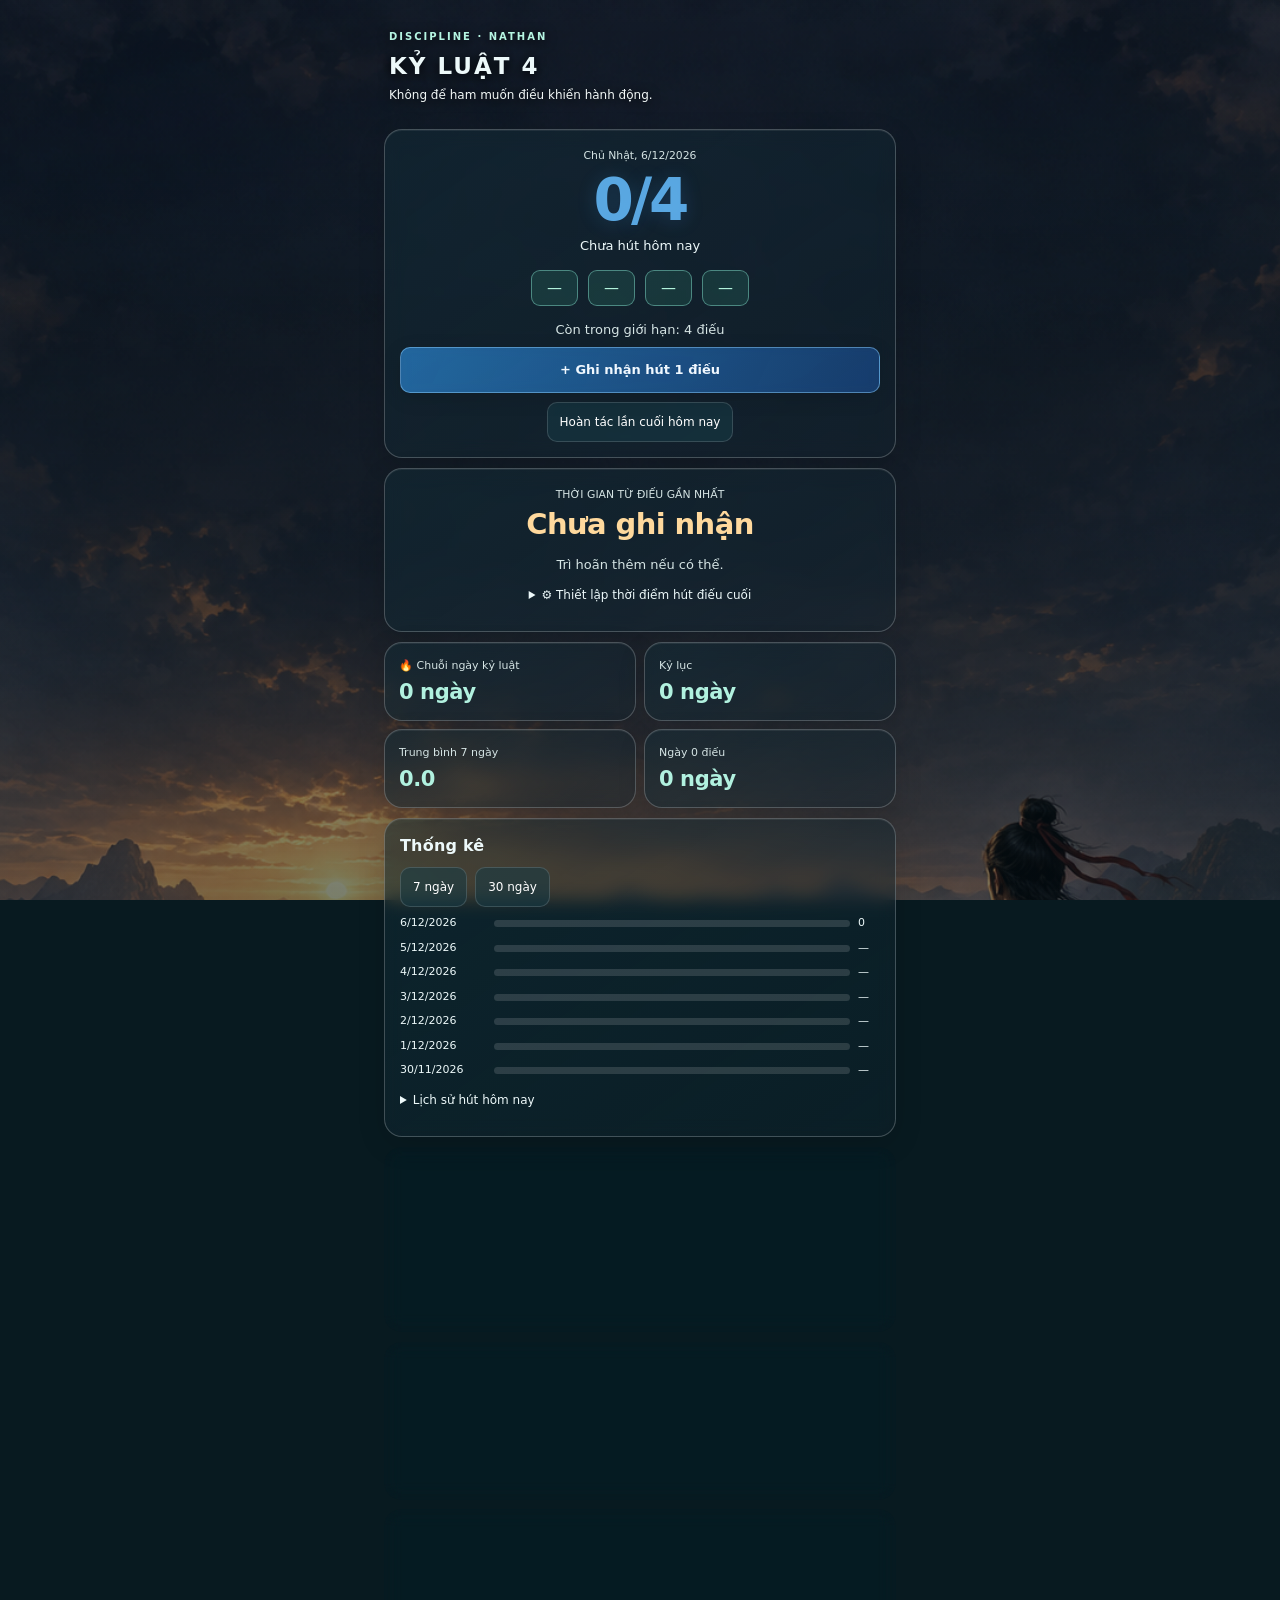
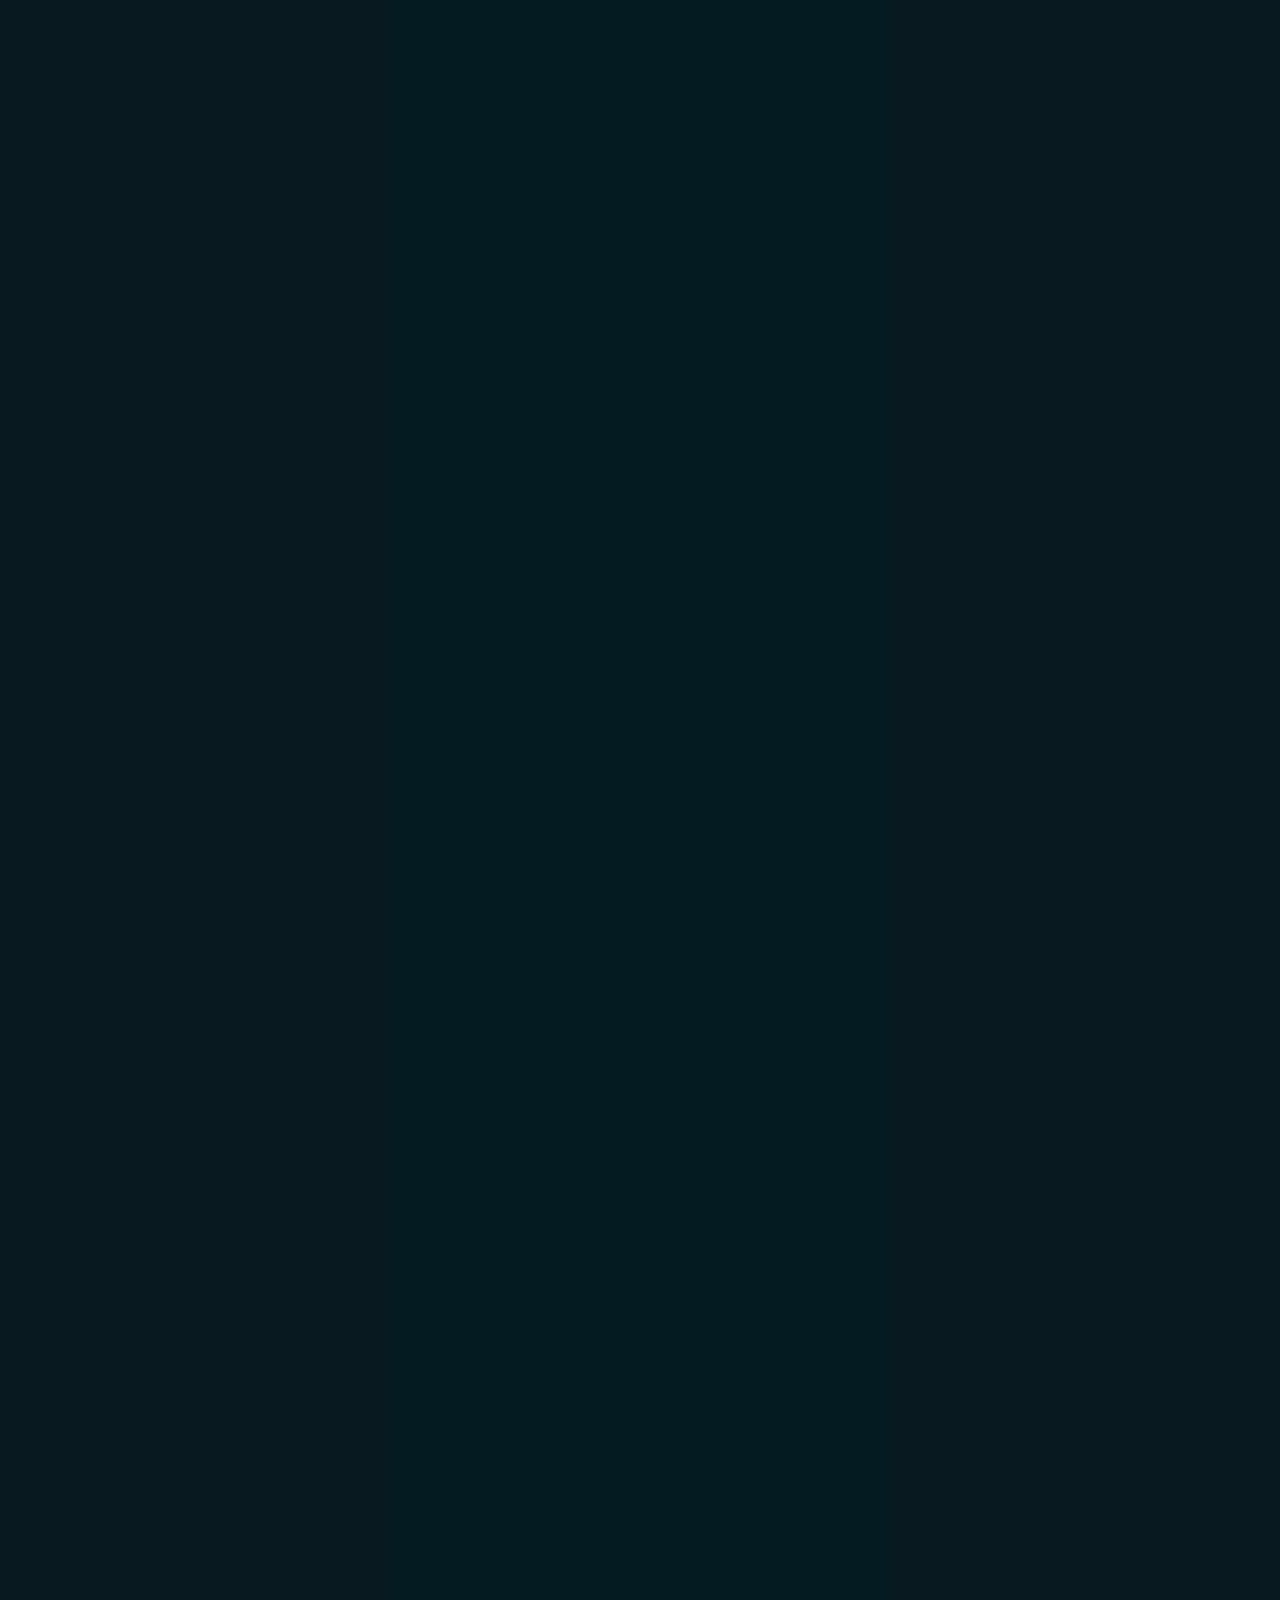
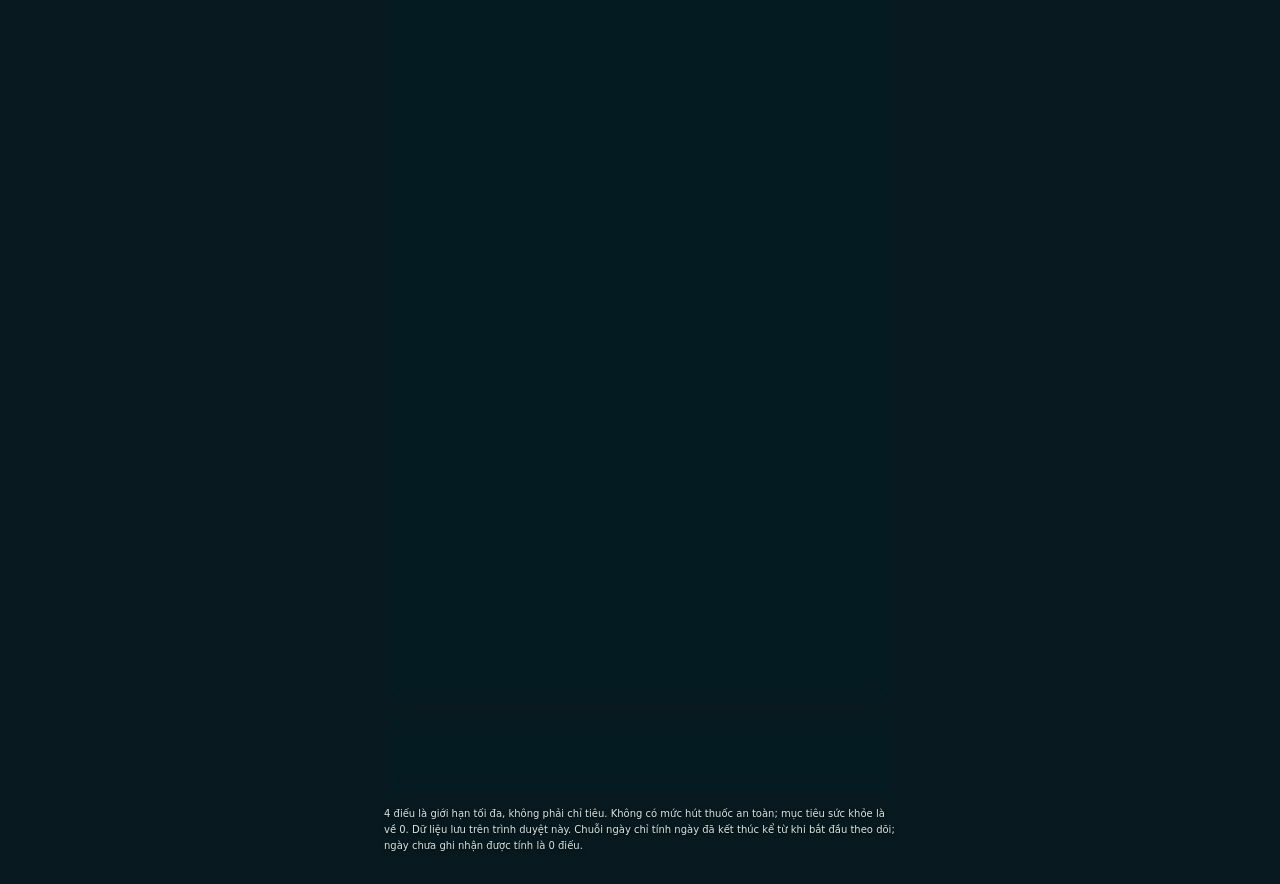
==== commit 77b0c482: "Replace 31 emoji SVG level artworks with real Wikimedia photos and subtle motion" ====
--- a/index.html
+++ b/index.html
@@ -2,7 +2,7 @@
 *{box-sizing:border-box}body{margin:0;background:radial-gradient(ellipse at top,#17434a,#081b24 65%);color:#edf9fa;font:16px system-ui;min-height:100vh}main{max-width:680px;margin:auto;padding:24px 16px}section{background:#ffffff0c;border:1px solid #ffffff20;border-radius:20px;padding:20px;margin:14px 0}h1{letter-spacing:3px;margin:8px 0}small,p{color:#b5ced2}button,label.upload{font:inherit;border:0;border-radius:12px;padding:13px;background:#23434c;color:white;cursor:pointer}button.primary{width:100%;background:#1b7869;font-weight:bold;padding:18px}button:focus-visible{outline:3px solid white}.center{text-align:center}.big{font-size:76px;font-weight:800;line-height:1.1}.clock{font-size:36px;font-variant-numeric:tabular-nums;font-weight:700}.slots{display:flex;justify-content:center;gap:14px;margin:24px}.slot{width:48px;height:66px;border:2px solid #527b79;border-radius:10px;background:#123b35;display:grid;place-items:center;font-size:24px}.slot.used{background:#9a4935;border-color:#e9a381}.grid{display:grid;grid-template-columns:1fr 1fr;gap:12px}.stat{font-size:27px;font-weight:bold;margin-top:8px}.row{display:flex;gap:8px;flex-wrap:wrap;margin-top:12px}.bar{display:grid;grid-template-columns:100px 1fr 30px;gap:10px;align-items:center;margin:10px 0}.track{background:#ffffff12;border-radius:8px;height:12px;overflow:hidden}.fill{height:100%;background:#42bf9b}textarea{width:100%;background:#102c35;color:white;border:1px solid #527b79;border-radius:10px;padding:12px;font:inherit}details{margin:12px 0}summary{cursor:pointer}li{margin:8px 0}footer{font-size:13px;color:#a8c1c6;line-height:1.6} 
 html{background:#081a20;color-scheme:dark}body{isolation:isolate;background:transparent;font-size:13px;line-height:1.5;-webkit-font-smoothing:antialiased}body::before{content:"";position:fixed;inset:0;z-index:-2;pointer-events:none;background:#0c252e url("./cai_thuoc_bg.png") center top/cover no-repeat}body::after{content:"";position:fixed;inset:0;z-index:-1;pointer-events:none;background:linear-gradient(180deg,#06141c22,#06141c55 50%,#06141c88)}main{max-width:540px;padding:18px 14px 30px}header{padding:8px 5px 12px;text-shadow:0 2px 12px #000}header small{font-size:10px;letter-spacing:2px;color:#b5f5e2;font-weight:700}h1{font-size:23px;letter-spacing:2px;margin:3px 0}header p{margin:3px 0;font-size:12px;color:#f1f7f6}section{margin:10px 0;padding:15px;border-radius:18px;background:linear-gradient(145deg,#132b3590,#14242d65);border:1px solid #ffffff38;box-shadow:0 8px 28px #0002,inset 0 1px #ffffff12;-webkit-backdrop-filter:blur(9px) saturate(120%);backdrop-filter:blur(9px) saturate(120%)}small,p{color:#d5e4e4}h2{font-size:16px;letter-spacing:.2px;margin:0 0 9px}p{margin:8px 0}.big{font-size:58px;letter-spacing:-3px;font-weight:750;margin:4px 0}.clock{font-size:29px;letter-spacing:-.6px;color:#ffd99d}.slots{gap:10px;margin:14px 0}.slot{width:47px;height:36px;border-radius:9px;font-size:15px;border:1px solid #80d9c880;background:#4ad4a622;color:#b5f5df}.slot.used{background:#f6a36a44;border-color:#f6a36aaa;color:#ffe0c7}button,label.upload{font-size:12px;min-height:40px;padding:9px 12px;border:1px solid #ffffff26;background:#173c4690;border-radius:10px}button.primary{background:linear-gradient(110deg,#338e81,#23645f);padding:12px;font-size:13px;min-height:44px;box-shadow:0 5px 20px #0002}.center .row{justify-content:center}.grid{gap:8px;margin:10px 0}.grid section{margin:0;padding:12px 14px}.grid small{font-size:11px}.stat{font-size:21px;margin-top:2px;color:#b1f1df;letter-spacing:-.4px}.bar{grid-template-columns:86px 1fr 22px;gap:8px;margin:8px 0;font-size:11px}.track{height:7px;background:#ffffff22}textarea{background:#102c3566;font-size:16px;border-color:#ffffff38}footer{font-size:10px;text-shadow:0 1px 4px #000;color:#d5e4e4}details{font-size:12px}.row{margin-top:9px} @media(max-width:420px){main{padding:12px 11px 24px}section{padding:13px}.big{font-size:54px}.clock{font-size:27px}}@media(prefers-reduced-transparency:reduce){section{background:#122a34;backdrop-filter:none;-webkit-backdrop-filter:none}}
 .big{text-shadow:0 2px 20px #3a9fff30}button.primary{background:linear-gradient(115deg,rgba(47,151,239,.58),rgba(28,91,179,.48));border:1px solid rgba(143,210,255,.48);color:#f0f8ff;-webkit-backdrop-filter:blur(5px);backdrop-filter:blur(5px)}
-dialog#sudokuDialog{width:min(96vw,540px);max-height:94dvh;overflow:auto;background:#102631f5;color:#efffff;border:1px solid #8db9c66b;border-radius:20px;padding:16px;box-shadow:0 25px 80px #0009}dialog::backdrop{background:#000b;backdrop-filter:blur(5px)}.sdk-top{display:flex;justify-content:space-between;align-items:center;gap:8px}.sdk-top h2{margin:3px 0}.sdk-top small{font-size:10px;color:#91d7ff}.sdk-board{display:grid;grid-template-columns:repeat(9,minmax(0,1fr));aspect-ratio:1;width:100%;border:3px solid #86bad1;background:#ecf6fa;border-radius:5px;overflow:hidden}.sdk-cell{min-width:0;min-height:0;padding:0!important;border:0;border-right:1px solid #b2c7d0;border-bottom:1px solid #b2c7d0;border-radius:0!important;background:#f5fbff;color:#14334a;font-size:clamp(14px,4vw,23px);font-weight:600;box-shadow:none!important}.sdk-cell.fixed{background:#dceaf2;font-weight:800;color:#152b3c}.sdk-cell.sdk-related{background:#c4e6f7!important}.sdk-cell.sdk-same{background:#b4d8ee!important;color:#07446a}.sdk-cell.chosen{background:#62bdf0!important;outline:2px solid #1875b2;outline-offset:-2px}.sdk-cell.wrong{color:#b12c36;background:#ffe1e1}.sdk-numbers{display:grid;grid-template-columns:repeat(9,1fr);gap:3px;margin-top:12px}.sdk-numbers button{padding:10px 0;min-height:39px;font-size:17px;background:#256d9b;color:white}.sdk-top button,.sdk-numbers button{border-radius:7px}.sdk-numbers button.sdk-complete{background:linear-gradient(135deg,#ff9a3c,#dc5b20);border-color:#ffc18c;color:#fff;box-shadow:0 0 10px #f4773d66;font-weight:800}#sudokuDialog .row{justify-content:center}#sudokuDialog .row button{font-size:11px;padding:9px}#sudokuMessage{font-size:12px;min-height:20px}@media(max-width:420px){dialog#sudokuDialog{padding:11px}.sdk-cell{font-size:18px}}.smoke-milestone{display:flex;align-items:center;gap:11px;padding:11px 4px;border-bottom:1px solid #ffffff21}.smoke-milestone:last-child{border-bottom:0}.smoke-dot{width:30px;height:30px;flex:0 0 30px;border-radius:50%;display:grid;place-items:center;background:#6c849344;border:1px solid #ffffff35;color:#d1e0e8}.smoke-milestone.done .smoke-dot{background:#f56d2c;color:#fff2e6;border-color:#ffb16f;box-shadow:0 0 12px #f46c3866}.smoke-text{flex:1;min-width:0}.smoke-text strong{display:block;font-size:13px}.smoke-text small{font-size:11px;color:#bfd3df}.smoke-milestone.done strong{color:#ff9c59}.smoke-milestone.done small{color:#ffca9e}.milestoneDisclaimer{font-size:10px;color:#b7c9d0;line-height:1.6}.breath-orb{width:126px;height:126px;margin:18px auto;border-radius:50%;display:grid;place-items:center;background:radial-gradient(circle,#8be8fa88,#2175a766);border:2px solid #8be8faaa;box-shadow:0 0 28px #4bb6e855;transition:transform 4s ease-in-out}.breath-orb.inhale{transform:scale(1.25)}.breath-orb.exhale{transform:scale(.82)}.breath-orb strong{font-size:17px;color:white;text-shadow:0 2px 5px #123}.breath-actions{display:flex;gap:8px;justify-content:center}.breath-actions button{min-width:105px}.discipline-level{padding:16px;margin:14px 0 20px;border:1px solid #f69a4a88;border-radius:15px;background:linear-gradient(135deg,#56331d88,#152e39bb)}#disciplineLevelTitle{font-size:19px;font-weight:800;color:#ffb06e;margin-bottom:12px}.discipline-progress{height:15px;border-radius:20px;background:#ffffff26;overflow:hidden;border:1px solid #ffffff36}#disciplineProgressFill{height:100%;width:0%;border-radius:20px;background:linear-gradient(90deg,#ff6c28,#ffc76b);transition:width .5s}#disciplineProgressText{font-size:13px;margin-top:9px;color:#f9dec9;line-height:1.5}.smoke-milestone.current{background:#ff8a2a12;border-radius:12px}.smoke-milestone.current .smoke-text strong{color:#ffc184}.evolution-gallery{display:flex;align-items:center;justify-content:space-evenly;gap:8px;margin:12px 0 16px}.evolution-character{min-width:0;flex:1;display:flex;flex-direction:column;align-items:center;text-align:center}.evolution-character img{width:min(100%,124px);height:124px;object-fit:contain;filter:drop-shadow(0 6px 15px #0008);border-radius:20px}.evolution-character span{font-size:12px;font-weight:700;color:#ffcfaa;line-height:1.3;margin-top:5px}.evolution-arrow{font-size:29px;color:#ffb060;animation:evolutionPulse 2s ease-in-out infinite}@keyframes evolutionPulse{50%{transform:translateX(5px);opacity:.5}}@media(max-width:380px){.evolution-character img{height:96px}}@media(prefers-reduced-motion:reduce){.evolution-arrow{animation:none}}</style><main>
+dialog#sudokuDialog{width:min(96vw,540px);max-height:94dvh;overflow:auto;background:#102631f5;color:#efffff;border:1px solid #8db9c66b;border-radius:20px;padding:16px;box-shadow:0 25px 80px #0009}dialog::backdrop{background:#000b;backdrop-filter:blur(5px)}.sdk-top{display:flex;justify-content:space-between;align-items:center;gap:8px}.sdk-top h2{margin:3px 0}.sdk-top small{font-size:10px;color:#91d7ff}.sdk-board{display:grid;grid-template-columns:repeat(9,minmax(0,1fr));aspect-ratio:1;width:100%;border:3px solid #86bad1;background:#ecf6fa;border-radius:5px;overflow:hidden}.sdk-cell{min-width:0;min-height:0;padding:0!important;border:0;border-right:1px solid #b2c7d0;border-bottom:1px solid #b2c7d0;border-radius:0!important;background:#f5fbff;color:#14334a;font-size:clamp(14px,4vw,23px);font-weight:600;box-shadow:none!important}.sdk-cell.fixed{background:#dceaf2;font-weight:800;color:#152b3c}.sdk-cell.sdk-related{background:#c4e6f7!important}.sdk-cell.sdk-same{background:#b4d8ee!important;color:#07446a}.sdk-cell.chosen{background:#62bdf0!important;outline:2px solid #1875b2;outline-offset:-2px}.sdk-cell.wrong{color:#b12c36;background:#ffe1e1}.sdk-numbers{display:grid;grid-template-columns:repeat(9,1fr);gap:3px;margin-top:12px}.sdk-numbers button{padding:10px 0;min-height:39px;font-size:17px;background:#256d9b;color:white}.sdk-top button,.sdk-numbers button{border-radius:7px}.sdk-numbers button.sdk-complete{background:linear-gradient(135deg,#ff9a3c,#dc5b20);border-color:#ffc18c;color:#fff;box-shadow:0 0 10px #f4773d66;font-weight:800}#sudokuDialog .row{justify-content:center}#sudokuDialog .row button{font-size:11px;padding:9px}#sudokuMessage{font-size:12px;min-height:20px}@media(max-width:420px){dialog#sudokuDialog{padding:11px}.sdk-cell{font-size:18px}}.smoke-milestone{display:flex;align-items:center;gap:11px;padding:11px 4px;border-bottom:1px solid #ffffff21}.smoke-milestone:last-child{border-bottom:0}.smoke-dot{width:30px;height:30px;flex:0 0 30px;border-radius:50%;display:grid;place-items:center;background:#6c849344;border:1px solid #ffffff35;color:#d1e0e8}.smoke-milestone.done .smoke-dot{background:#f56d2c;color:#fff2e6;border-color:#ffb16f;box-shadow:0 0 12px #f46c3866}.smoke-text{flex:1;min-width:0}.smoke-text strong{display:block;font-size:13px}.smoke-text small{font-size:11px;color:#bfd3df}.smoke-milestone.done strong{color:#ff9c59}.smoke-milestone.done small{color:#ffca9e}.milestoneDisclaimer{font-size:10px;color:#b7c9d0;line-height:1.6}.breath-orb{width:126px;height:126px;margin:18px auto;border-radius:50%;display:grid;place-items:center;background:radial-gradient(circle,#8be8fa88,#2175a766);border:2px solid #8be8faaa;box-shadow:0 0 28px #4bb6e855;transition:transform 4s ease-in-out}.breath-orb.inhale{transform:scale(1.25)}.breath-orb.exhale{transform:scale(.82)}.breath-orb strong{font-size:17px;color:white;text-shadow:0 2px 5px #123}.breath-actions{display:flex;gap:8px;justify-content:center}.breath-actions button{min-width:105px}.discipline-level{padding:16px;margin:14px 0 20px;border:1px solid #f69a4a88;border-radius:15px;background:linear-gradient(135deg,#56331d88,#152e39bb)}#disciplineLevelTitle{font-size:19px;font-weight:800;color:#ffb06e;margin-bottom:12px}.discipline-progress{height:15px;border-radius:20px;background:#ffffff26;overflow:hidden;border:1px solid #ffffff36}#disciplineProgressFill{height:100%;width:0%;border-radius:20px;background:linear-gradient(90deg,#ff6c28,#ffc76b);transition:width .5s}#disciplineProgressText{font-size:13px;margin-top:9px;color:#f9dec9;line-height:1.5}.smoke-milestone.current{background:#ff8a2a12;border-radius:12px}.smoke-milestone.current .smoke-text strong{color:#ffc184}.evolution-gallery{display:flex;align-items:center;justify-content:space-evenly;gap:8px;margin:12px 0 16px}.evolution-character{min-width:0;flex:1;display:flex;flex-direction:column;align-items:center;text-align:center}.evolution-character img{width:min(100%,156px);height:154px;object-fit:cover;filter:drop-shadow(0 6px 15px #0008);border-radius:20px;animation:photoAlive 5s ease-in-out infinite alternate;box-shadow:0 0 0 1px #ffffff40,0 8px 24px #0008}.evolution-character:nth-child(3) img{animation-delay:-2s;animation-duration:6s}@keyframes photoAlive{0%{transform:translateY(3px) scale(1.01)}100%{transform:translateY(-3px) scale(1.085)}}.evolution-character span{font-size:12px;font-weight:700;color:#ffcfaa;line-height:1.3;margin-top:5px}.evolution-arrow{font-size:29px;color:#ffb060;animation:evolutionPulse 2s ease-in-out infinite}@keyframes evolutionPulse{50%{transform:translateX(5px);opacity:.5}}@media(max-width:380px){.evolution-character img{height:96px}}@media(prefers-reduced-motion:reduce){.evolution-arrow,.evolution-character img{animation:none}}</style><main>
 <header><small>DISCIPLINE · NATHAN</small><h1>KỶ LUẬT 4</h1><p>Không để ham muốn điều khiển hành động.</p></header>
 <section class="center"><small id="date"></small><div class="big" id="count">0/4</div><div id="status"></div><div class="slots" id="slots"></div><p id="remaining"></p><button class="primary" id="add">+ Ghi nhận hút 1 điếu</button><div class="row"><button id="undo">Hoàn tác lần cuối hôm nay</button></div></section>
 <section class="center"><small>THỜI GIAN TỪ ĐIẾU GẦN NHẤT</small><div class="clock" id="clock">--:--:--</div><p>Trì hoãn thêm nếu có thể.</p><details><summary>⚙️ Thiết lập thời điểm hút điếu cuối</summary><p><small>Chọn ngày và giờ thực tế. Thời gian đếm và các mốc sẽ tính lại từ đây.</small></p><input id="manualLastInput" type="datetime-local" style="width:100%;padding:12px;border-radius:10px;background:#173c46;color:white;border:1px solid #ffffff55;font:inherit"><div class="row"><button id="saveManualLast" type="button">Lưu thời điểm</button><button id="clearManualLast" type="button">Bỏ thiết lập thủ công</button></div></details></section>
@@ -41,17 +41,36 @@
 (function(){
 const marks=[[10,"10 phút","Bước đầu tiên: tiếp tục trì hoãn."],[30,"30 phút","Đã vượt qua nửa giờ."],[60,"1 giờ","Đã duy trì 1 giờ từ điếu gần nhất."],[120,"2 giờ","Đã duy trì 2 giờ từ điếu gần nhất."],[240,"4 giờ","Đã duy trì 4 giờ từ điếu gần nhất."],[480,"8 giờ","Đã duy trì 8 giờ từ điếu gần nhất."],[720,"12 giờ","Đã duy trì 12 giờ từ điếu gần nhất."],[960,"16 giờ","Đã duy trì 16 giờ từ điếu gần nhất."],[1200,"20 giờ","Đã duy trì 20 giờ từ điếu gần nhất."],[1440,"24 giờ","Tròn 1 ngày không hút."],[1680,"28 giờ","Đã duy trì 28 giờ từ điếu gần nhất."],[1920,"32 giờ","Đã duy trì 32 giờ từ điếu gần nhất."],[2160,"36 giờ","Đã duy trì 36 giờ từ điếu gần nhất."],[2400,"40 giờ","Đã duy trì 40 giờ từ điếu gần nhất."],[2640,"44 giờ","Đã duy trì 44 giờ từ điếu gần nhất."],[2880,"48 giờ","Tròn 2 ngày không hút."],[3120,"52 giờ","Đã duy trì 52 giờ từ điếu gần nhất."],[3360,"56 giờ","Đã duy trì 56 giờ từ điếu gần nhất."],[3600,"60 giờ","Đã duy trì 60 giờ từ điếu gần nhất."],[3840,"64 giờ","Đã duy trì 64 giờ từ điếu gần nhất."],[4080,"68 giờ","Đã duy trì 68 giờ từ điếu gần nhất."],[4320,"72 giờ","Tròn 3 ngày không hút."],[4800,"80 giờ","Đã duy trì 80 giờ từ điếu gần nhất."],[5280,"88 giờ","Đã duy trì 88 giờ từ điếu gần nhất."],[5760,"96 giờ","Tròn 4 ngày không hút."],[6480,"108 giờ","Đã duy trì 108 giờ từ điếu gần nhất."],[7200,"120 giờ","Tròn 5 ngày không hút."],[8640,"144 giờ","Tròn 6 ngày không hút."],[10080,"168 giờ","Tròn 7 ngày không hút."],[20160,"14 ngày","Hai tuần không hút."],[43200,"30 ngày","Một tháng không hút."]];
 const levelNames=[["🦠","Vi khuẩn"],["🐜","Kiến"],["🐝","Ong"],["🦋","Bướm"],["🐭","Chuột"],["🐇","Thỏ"],["🐈","Mèo"],["🐕","Chó"],["🧍","Con người"],["🐎","Ngựa"],["🦒","Hươu cao cổ"],["🐘","Voi"],["🦈","Cá mập voi"],["🐋","Cá voi xanh"],["🌲","Cây sequoia khổng lồ"],["🗼","Tháp Eiffel"],["🏙️","Burj Khalifa"],["🏔️","Núi Everest"],["🏝️","Đảo rộng 20 km"],["🌕","Mặt Trăng"],["☿","Sao Thủy"],["🔴","Sao Hỏa"],["♀️","Sao Kim"],["🌍","Trái Đất"],["🔵","Sao Hải Vương"],["🪐","Sao Thổ"],["🟠","Sao Mộc"],["☀️","Mặt Trời"],["⭐","Sao siêu khổng lồ"],["🌌","Dải Ngân Hà"],["✨","Vũ trụ quan sát được"]];
-// 31 hình SVG động độc lập, tạo tại trình duyệt và không cần tải từ máy chủ ngoài.
-const evolutionArt=levelNames.map(([symbol,name],i)=>{
- const hue=(i*31+24)%360,cosmic=i>=19;
- const bg1=cosmic?'#0b1735':'#173e3c',bg2=cosmic?'#321a60':'#256353';
- const duration=(2.3+(i%5)*.37).toFixed(2);
- const motion=i>=19?'rotate':i%4===0?'pulse':i%4===1?'walk':i%4===2?'float':'bounce';
- const move=motion==='rotate'?'<animateTransform attributeName="transform" type="rotate" values="-7 64 61;7 64 61;-7 64 61" dur="'+duration+'s" repeatCount="indefinite"/>':motion==='pulse'?'<animateTransform attributeName="transform" type="scale" values="1;1.11;1" additive="sum" dur="'+duration+'s" repeatCount="indefinite"/>':'<animateTransform attributeName="transform" type="translate" values="0 2;0 -8;0 2" dur="'+duration+'s" repeatCount="indefinite"/>';
- const stars=Array.from({length:8},(_,k)=>'<circle cx="'+(9+(k*41+i*13)%110)+'" cy="'+(8+(k*29+i*7)%95)+'" r="'+(k%3+1)+'" fill="#fff" opacity=".45"><animate attributeName="opacity" values=".2;.85;.2" dur="'+(2+k%4)+'s" repeatCount="indefinite"/></circle>').join('');
- const svg='<svg xmlns="http://www.w3.org/2000/svg" width="128" height="128" viewBox="0 0 128 128"><defs><linearGradient id="bg" x2="1" y2="1"><stop stop-color="'+bg1+'"/><stop offset="1" stop-color="'+bg2+'"/></linearGradient><radialGradient id="halo"><stop stop-color="hsl('+hue+',85%,72%)" stop-opacity=".52"/><stop offset="1" stop-color="hsl('+hue+',85%,72%)" stop-opacity="0"/></radialGradient></defs><rect width="128" height="128" rx="22" fill="url(#bg)"/><circle cx="64" cy="62" r="59" fill="url(#halo)"/>'+stars+'<ellipse cx="64" cy="108" rx="35" ry="6" fill="#000" opacity=".3"/><g transform="translate(64 62)"><g transform="translate(-64 -62)">'+motion.replace(/./g,()=> '')+move+'<text x="64" y="84" text-anchor="middle" font-size="66" font-family="Apple Color Emoji,Segoe UI Emoji,Noto Color Emoji,sans-serif">'+symbol+'</text></g></g><circle cx="104" cy="20" r="5" fill="#ffd18a"><animate attributeName="opacity" values=".2;1;.2" dur="2.5s" repeatCount="indefinite"/></circle></svg>';
- return 'data:image/svg+xml;charset=utf-8,'+encodeURIComponent(svg);
-});
+// 31 ảnh thực tế lấy từ bách khoa toàn thư Wikimedia; tải theo level để tiết kiệm dữ liệu.
+const photoTitles=["Bacteria","Ant","Honey bee","Butterfly","House mouse","European rabbit","Cat","Dog","Human","Horse","Giraffe","African bush elephant","Whale shark","Blue whale","Sequoia sempervirens","Eiffel Tower","Burj Khalifa","Mount Everest","Island","Moon","Mercury (planet)","Mars","Venus","Earth","Neptune","Saturn","Jupiter","Sun","Betelgeuse","Milky Way","Observable universe"];
+const photoQueries=["bacteria microscope","ant macro photography","honey bee","butterfly insect","mouse animal","rabbit animal","cat animal","dog animal","human portrait","horse animal","giraffe animal","african elephant","whale shark","blue whale","giant sequoia tree","Eiffel Tower","Burj Khalifa","Mount Everest","tropical island aerial","Moon astronomy","Mercury planet NASA","Mars planet NASA","Venus planet NASA","Earth planet NASA","Neptune planet NASA","Saturn planet NASA","Jupiter planet NASA","Sun NASA","Betelgeuse star","Milky Way galaxy","observable universe cosmic background"];
+const photoCache=new Map();
+const pendingPhotos=new Map();
+const artFallback=levelNames.map(([emoji],i)=>'data:image/svg+xml;charset=utf-8,'+encodeURIComponent('<svg xmlns="http://www.w3.org/2000/svg" width="400" height="400"><defs><linearGradient id="g" x2="1" y2="1"><stop stop-color="#173d46"/><stop offset="1" stop-color="#132336"/></linearGradient></defs><rect width="400" height="400" rx="28" fill="url(#g)"/><circle cx="200" cy="190" r="145" fill="#ffb46c" opacity=".12"/><text x="200" y="250" text-anchor="middle" font-size="170">'+emoji+'</text></svg>'));
+function photoFor(i){
+ if(photoCache.has(i))return Promise.resolve(photoCache.get(i));
+ if(pendingPhotos.has(i))return pendingPhotos.get(i);
+ const request=(async()=>{
+  try{
+   const api='https://en.wikipedia.org/w/api.php?action=query&prop=pageimages&format=json&origin=*&pithumbsize=640&redirects=1&titles='+encodeURIComponent(photoTitles[i]);
+   const response=await fetch(api,{mode:'cors'});if(!response.ok)throw Error('Wikipedia unavailable');
+   const json=await response.json(),pages=Object.values(json.query?.pages||{});
+   let url=pages.find(p=>p.thumbnail?.source)?.thumbnail?.source;
+   if(!url){
+    const api2='https://commons.wikimedia.org/w/api.php?action=query&generator=search&gsrsearch='+encodeURIComponent(photoQueries[i]+' filetype:bitmap')+'&gsrnamespace=6&gsrlimit=8&prop=imageinfo&iiprop=url&iiurlwidth=640&format=json&origin=*';
+    const resp=await fetch(api2,{mode:'cors'});if(resp.ok){const j=await resp.json();const pics=Object.values(j.query?.pages||{});url=pics.find(p=>p.imageinfo?.[0]?.thumburl)?.imageinfo?.[0]?.thumburl;}
+   }
+   if(url){photoCache.set(i,url);return url}
+  }catch(e){console.warn('Không tải được ảnh level '+(i+1),e)}
+  return artFallback[i];
+ })();
+ pendingPhotos.set(i,request);request.finally(()=>pendingPhotos.delete(i));return request;
+}
+function displayLevelPhoto(img,i){
+ if(img.dataset.level===String(i))return;
+ img.dataset.level=String(i);img.src=artFallback[i];img.alt='Hình minh họa '+levelNames[i][1];
+ photoFor(i).then(url=>{if(img.dataset.level===String(i))img.src=url});
+}
 const formatDuration=min=>{let s=Math.max(0,Math.ceil(min*60));const d=Math.floor(s/86400);s%=86400;const hr=Math.floor(s/3600);s%=3600;const m=Math.floor(s/60);return (d?d+' ngày ':'')+(hr?hr+' giờ ':'')+(m?m+' phút ':'')+(!d&&!hr&&!m?s%60+' giây':'').trim()};
 let milestoneCacheKey='';
 window.renderSmokeMilestones=function(){
@@ -64,8 +83,8 @@
 const title=document.getElementById('disciplineLevelTitle'),fill=document.getElementById('disciplineProgressFill'),detail=document.getElementById('disciplineProgressText');
 const artIndex=Math.max(0,current),nextArtIndex=next>=0?next:artIndex;
 const currentArt=document.getElementById('evolutionCurrent'),nextArt=document.getElementById('evolutionNext');
-if(currentArt.dataset.level!==String(artIndex)){currentArt.src=evolutionArt[artIndex];currentArt.dataset.level=String(artIndex)}
-if(nextArt.dataset.level!==String(nextArtIndex)){nextArt.src=evolutionArt[nextArtIndex];nextArt.dataset.level=String(nextArtIndex)}
+displayLevelPhoto(currentArt,artIndex)
+displayLevelPhoto(nextArt,nextArtIndex)
 document.getElementById('evolutionCurrentName').textContent=(current<0?'Sắp mở khóa · ':'Hiện tại · ')+levelNames[artIndex][1];
 document.getElementById('evolutionNextName').textContent=next>=0?'Tiếp theo · '+levelNames[next][1]:'Đỉnh cao kỷ luật';
 title.textContent=current>=0?'🏆 LEVEL '+String(current+1).padStart(2,'0')+' — '+levelNames[current][0]+' '+levelNames[current][1]:'🏆 LEVEL 00 — Đang khởi hành';
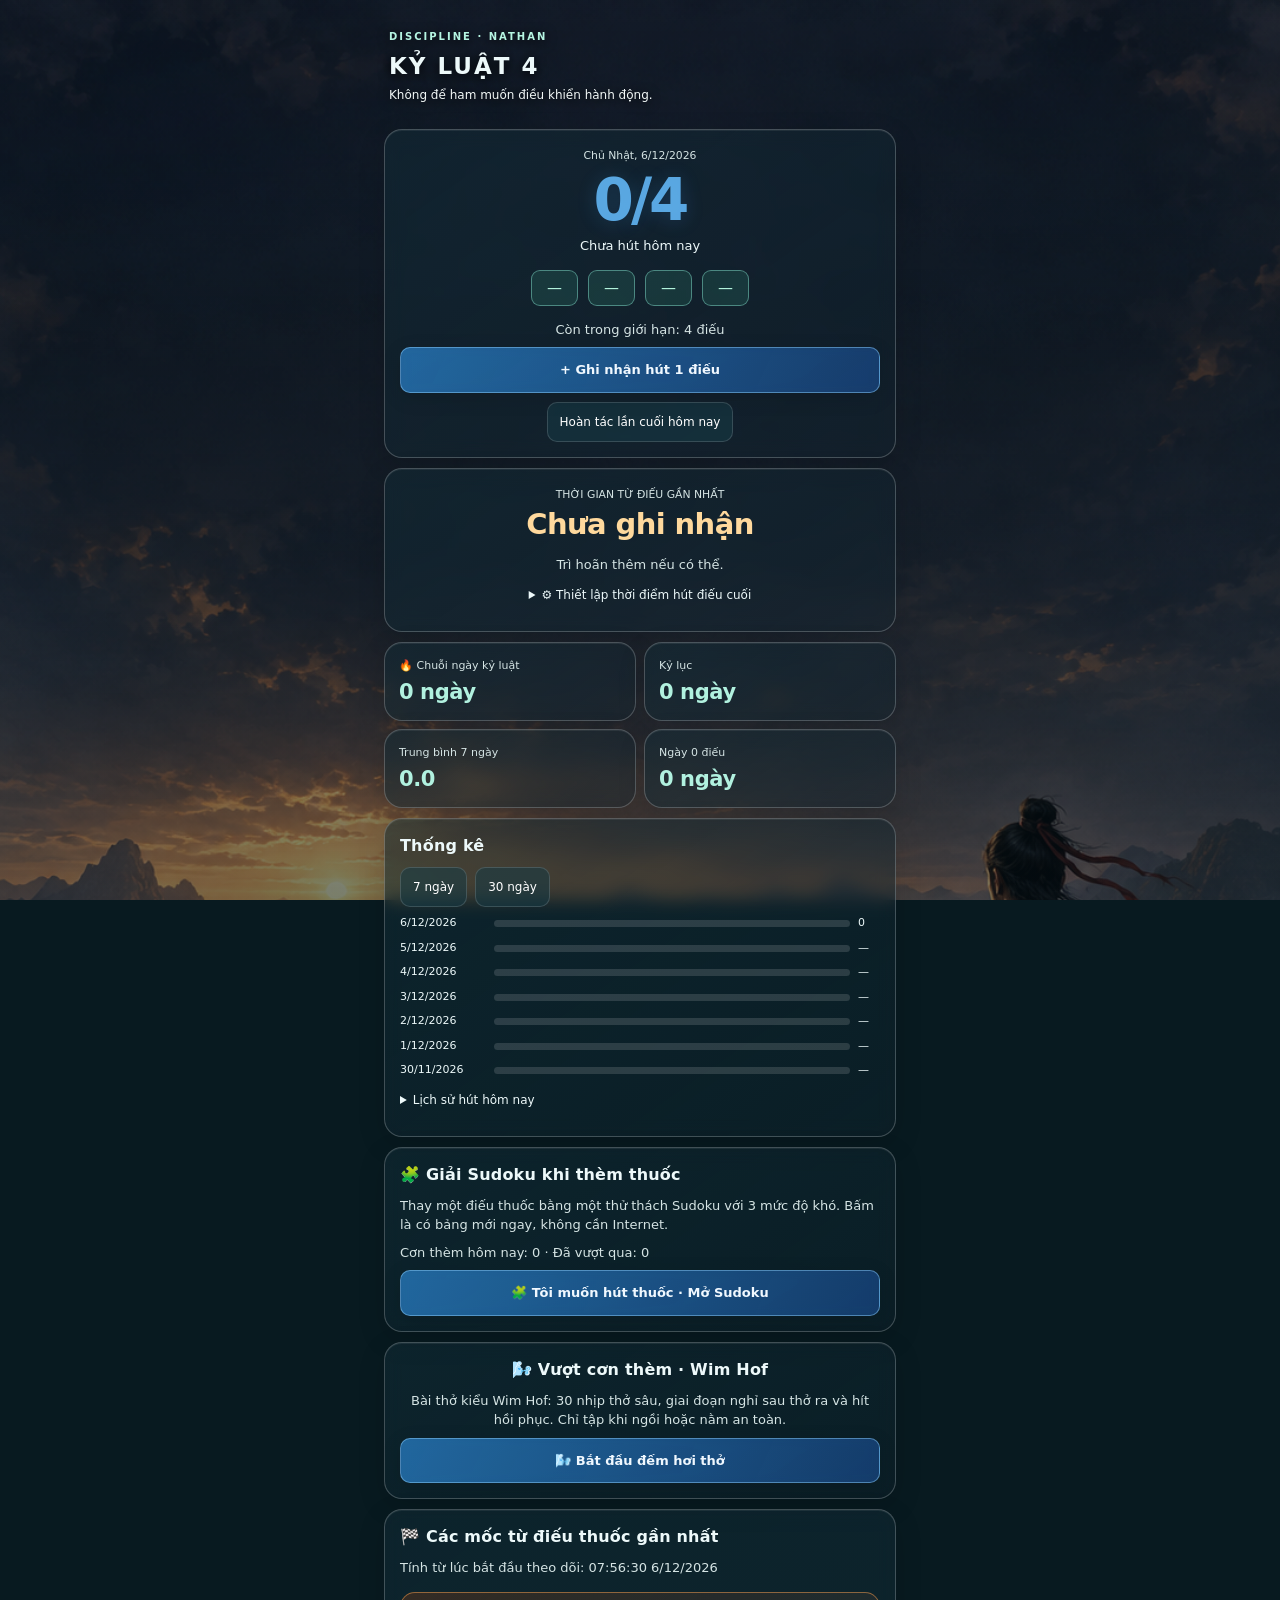
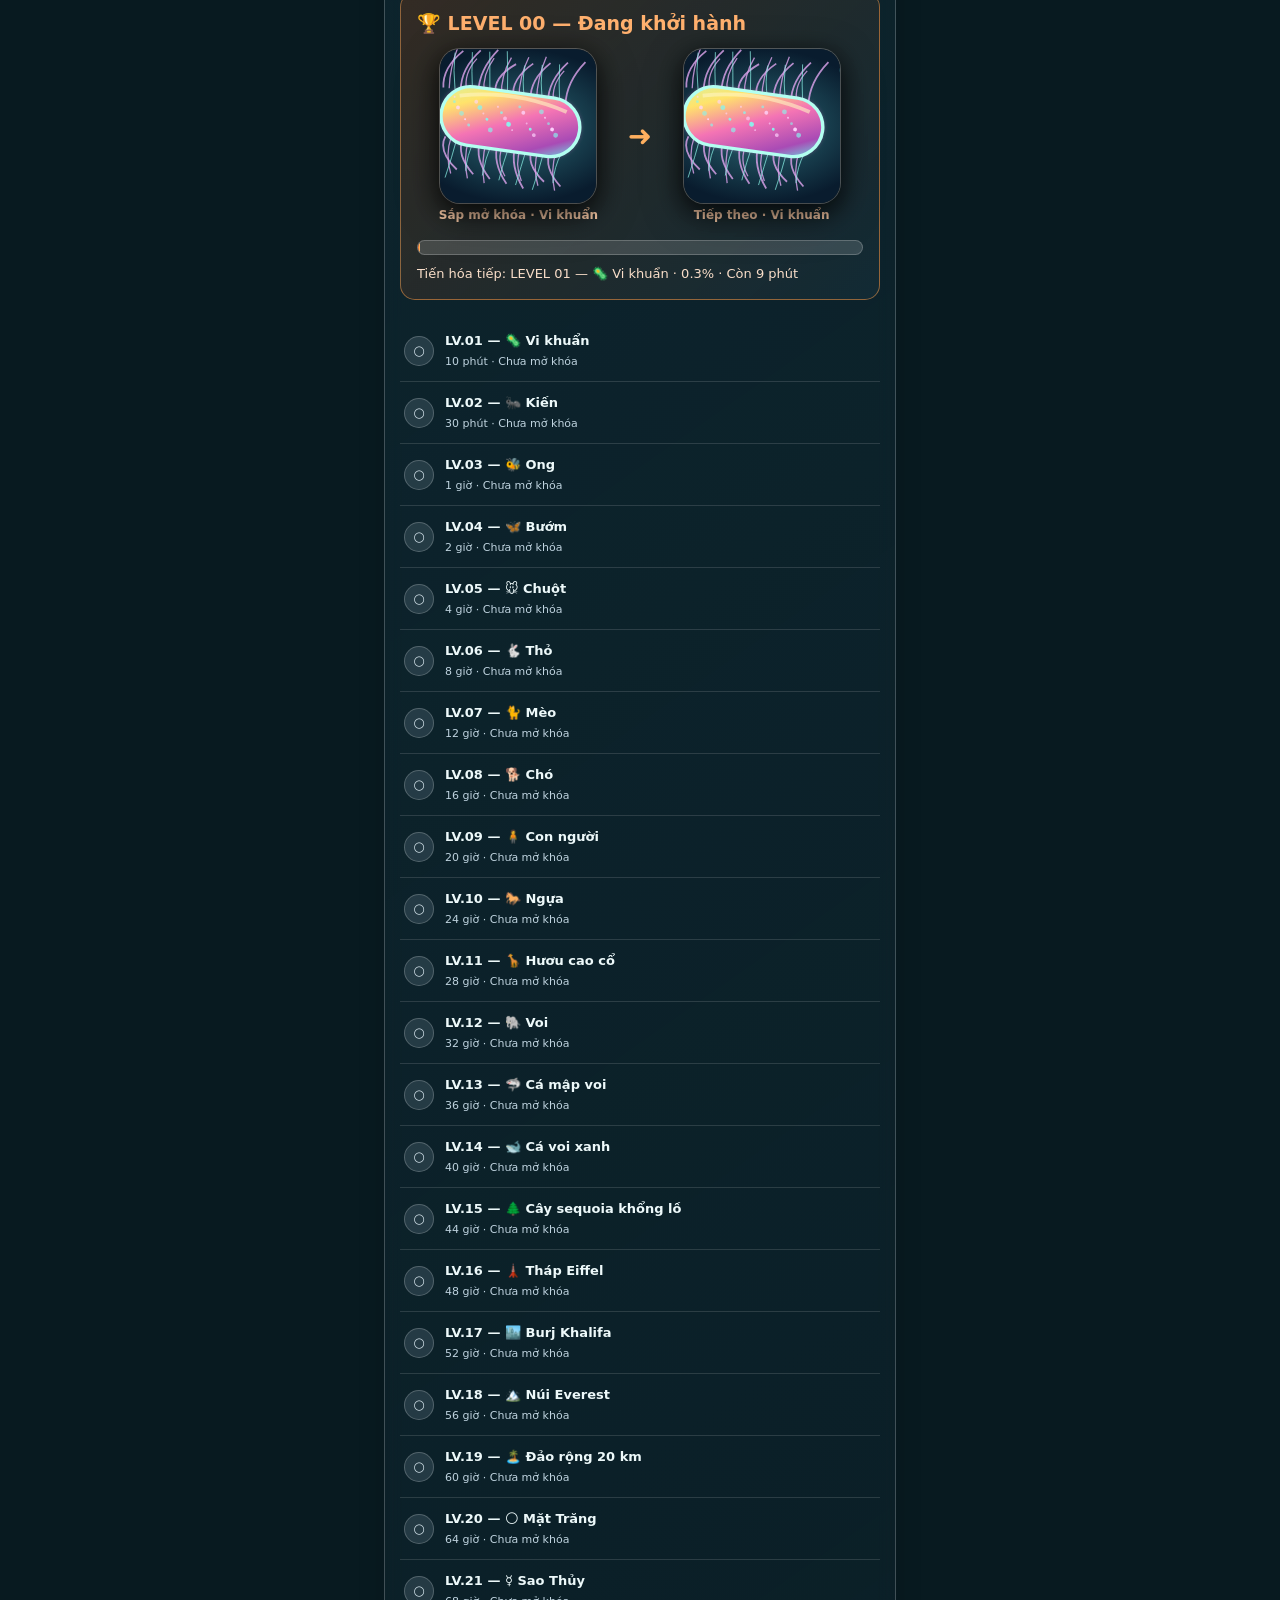
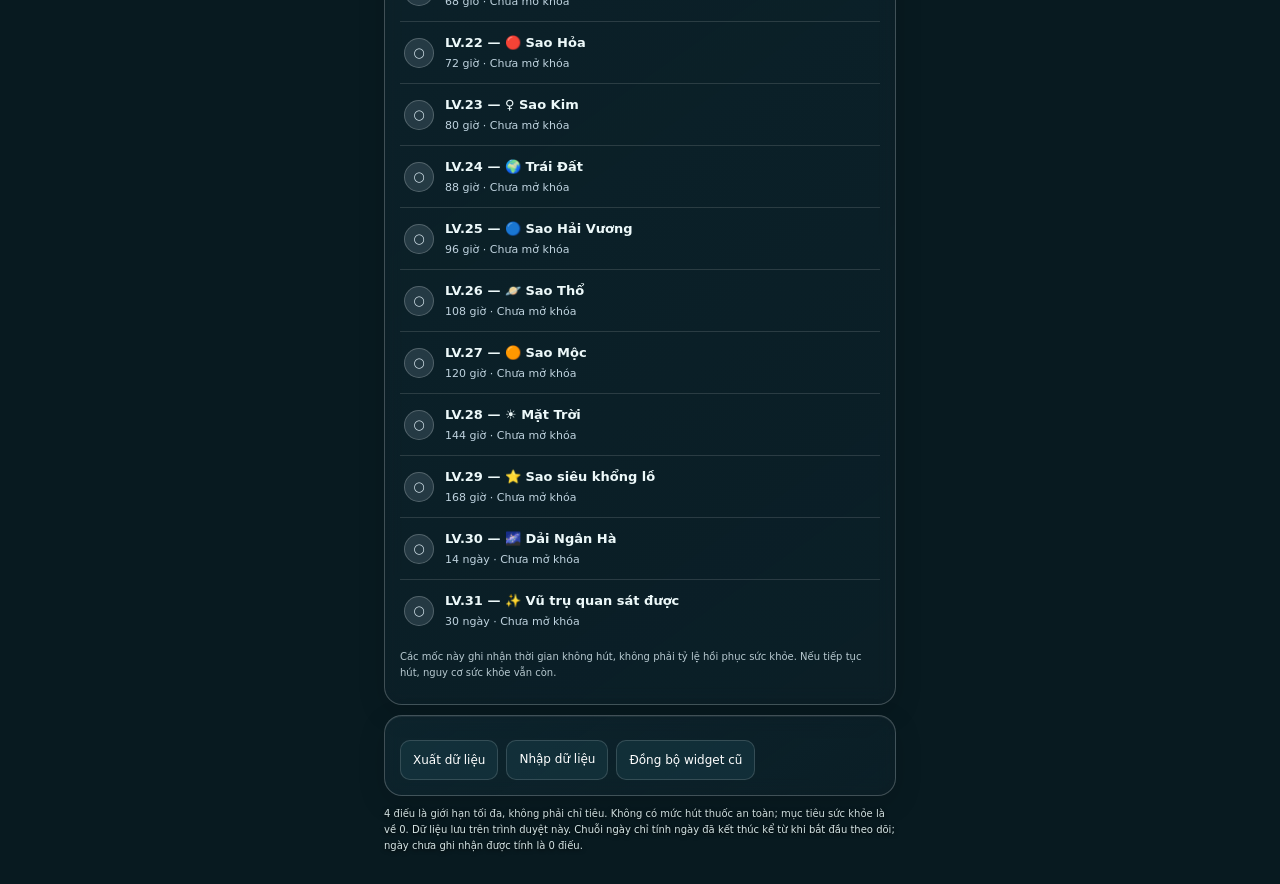
==== commit a83ba8d6: "Use custom animated bacteria illustration for Level 01" ====
--- a/index.html
+++ b/index.html
@@ -48,6 +48,7 @@
 const pendingPhotos=new Map();
 const artFallback=levelNames.map(([emoji],i)=>'data:image/svg+xml;charset=utf-8,'+encodeURIComponent('<svg xmlns="http://www.w3.org/2000/svg" width="400" height="400"><defs><linearGradient id="g" x2="1" y2="1"><stop stop-color="#173d46"/><stop offset="1" stop-color="#132336"/></linearGradient></defs><rect width="400" height="400" rx="28" fill="url(#g)"/><circle cx="200" cy="190" r="145" fill="#ffb46c" opacity=".12"/><text x="200" y="250" text-anchor="middle" font-size="170">'+emoji+'</text></svg>'));
 function photoFor(i){
+ if(i===0)return Promise.resolve('assets/bacteria-animated.svg');
  if(photoCache.has(i))return Promise.resolve(photoCache.get(i));
  if(pendingPhotos.has(i))return pendingPhotos.get(i);
  const request=(async()=>{
@@ -68,7 +69,7 @@
 }
 function displayLevelPhoto(img,i){
  if(img.dataset.level===String(i))return;
- img.dataset.level=String(i);img.src=artFallback[i];img.alt='Hình minh họa '+levelNames[i][1];
+ img.dataset.level=String(i);img.src=i===0?'assets/bacteria-animated.svg':artFallback[i];img.alt='Hình minh họa '+levelNames[i][1];
  photoFor(i).then(url=>{if(img.dataset.level===String(i))img.src=url});
 }
 const formatDuration=min=>{let s=Math.max(0,Math.ceil(min*60));const d=Math.floor(s/86400);s%=86400;const hr=Math.floor(s/3600);s%=3600;const m=Math.floor(s/60);return (d?d+' ngày ':'')+(hr?hr+' giờ ':'')+(m?m+' phút ':'')+(!d&&!hr&&!m?s%60+' giây':'').trim()};
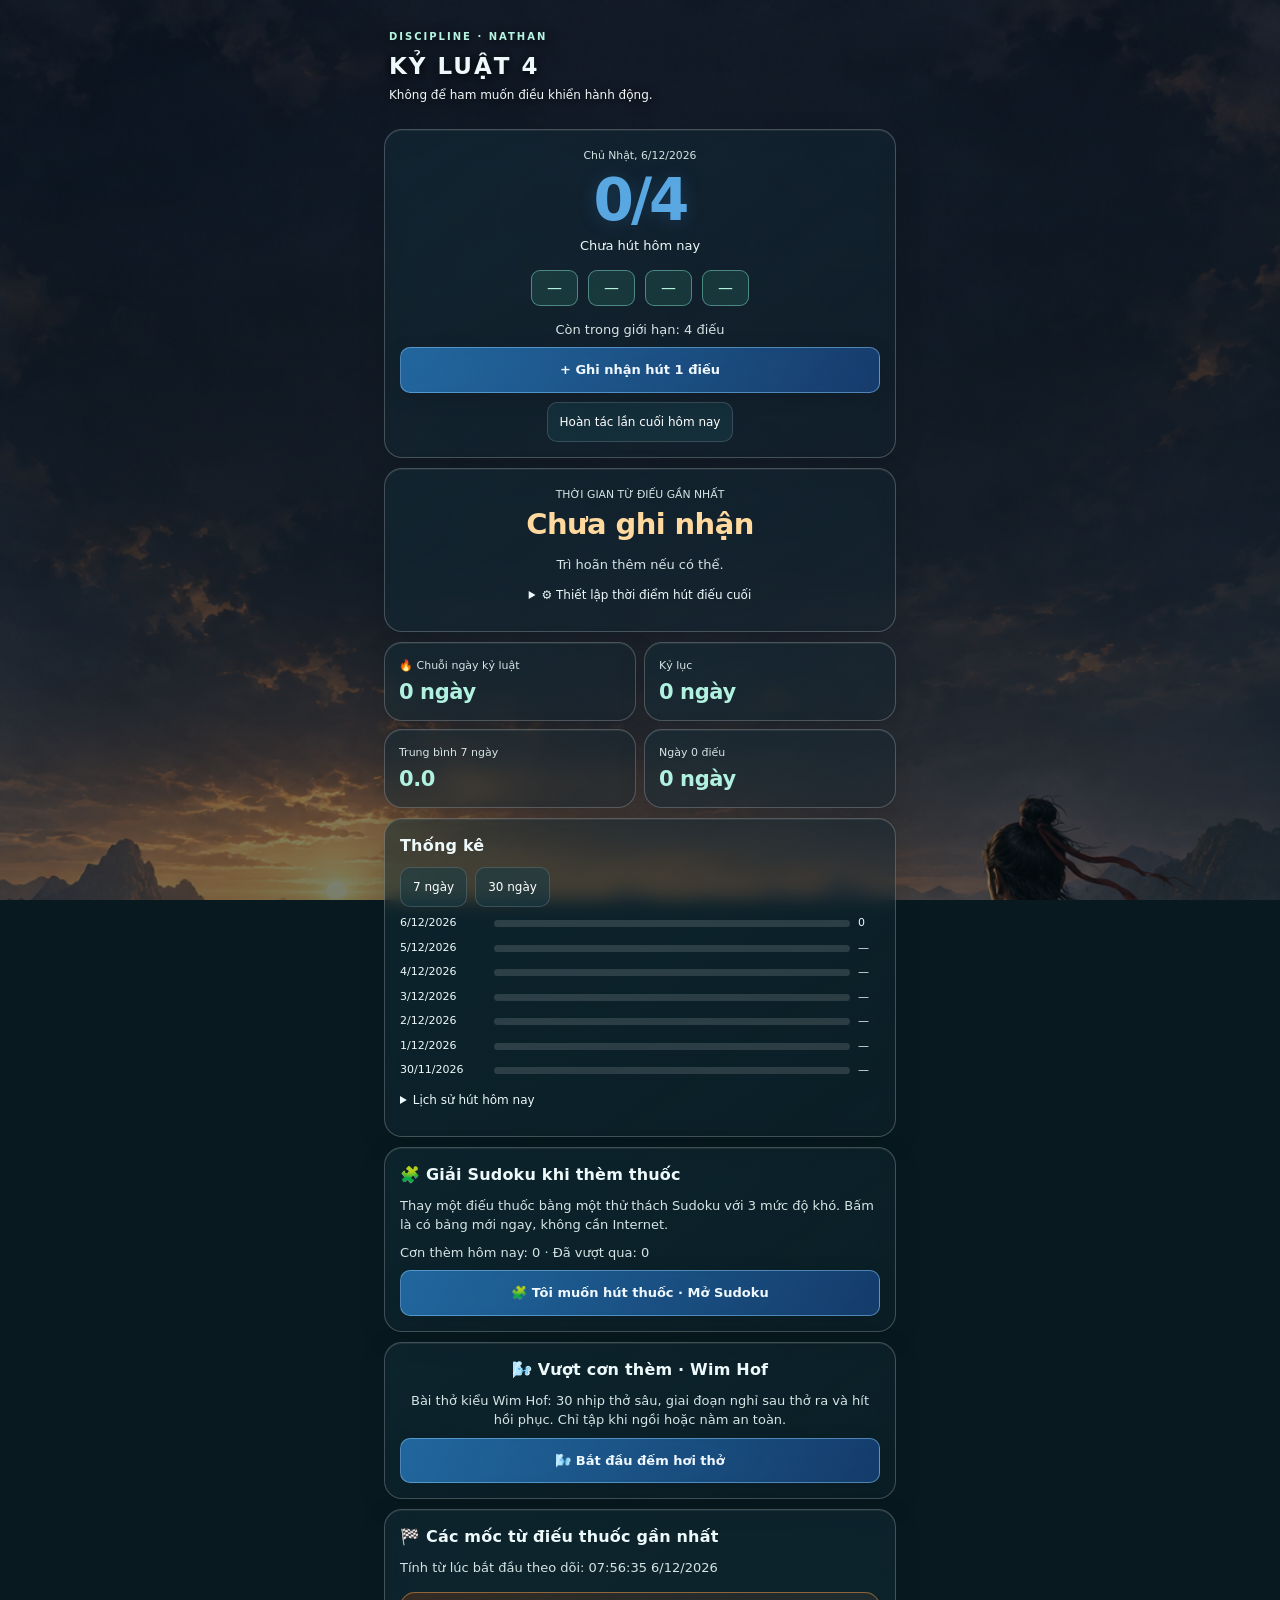
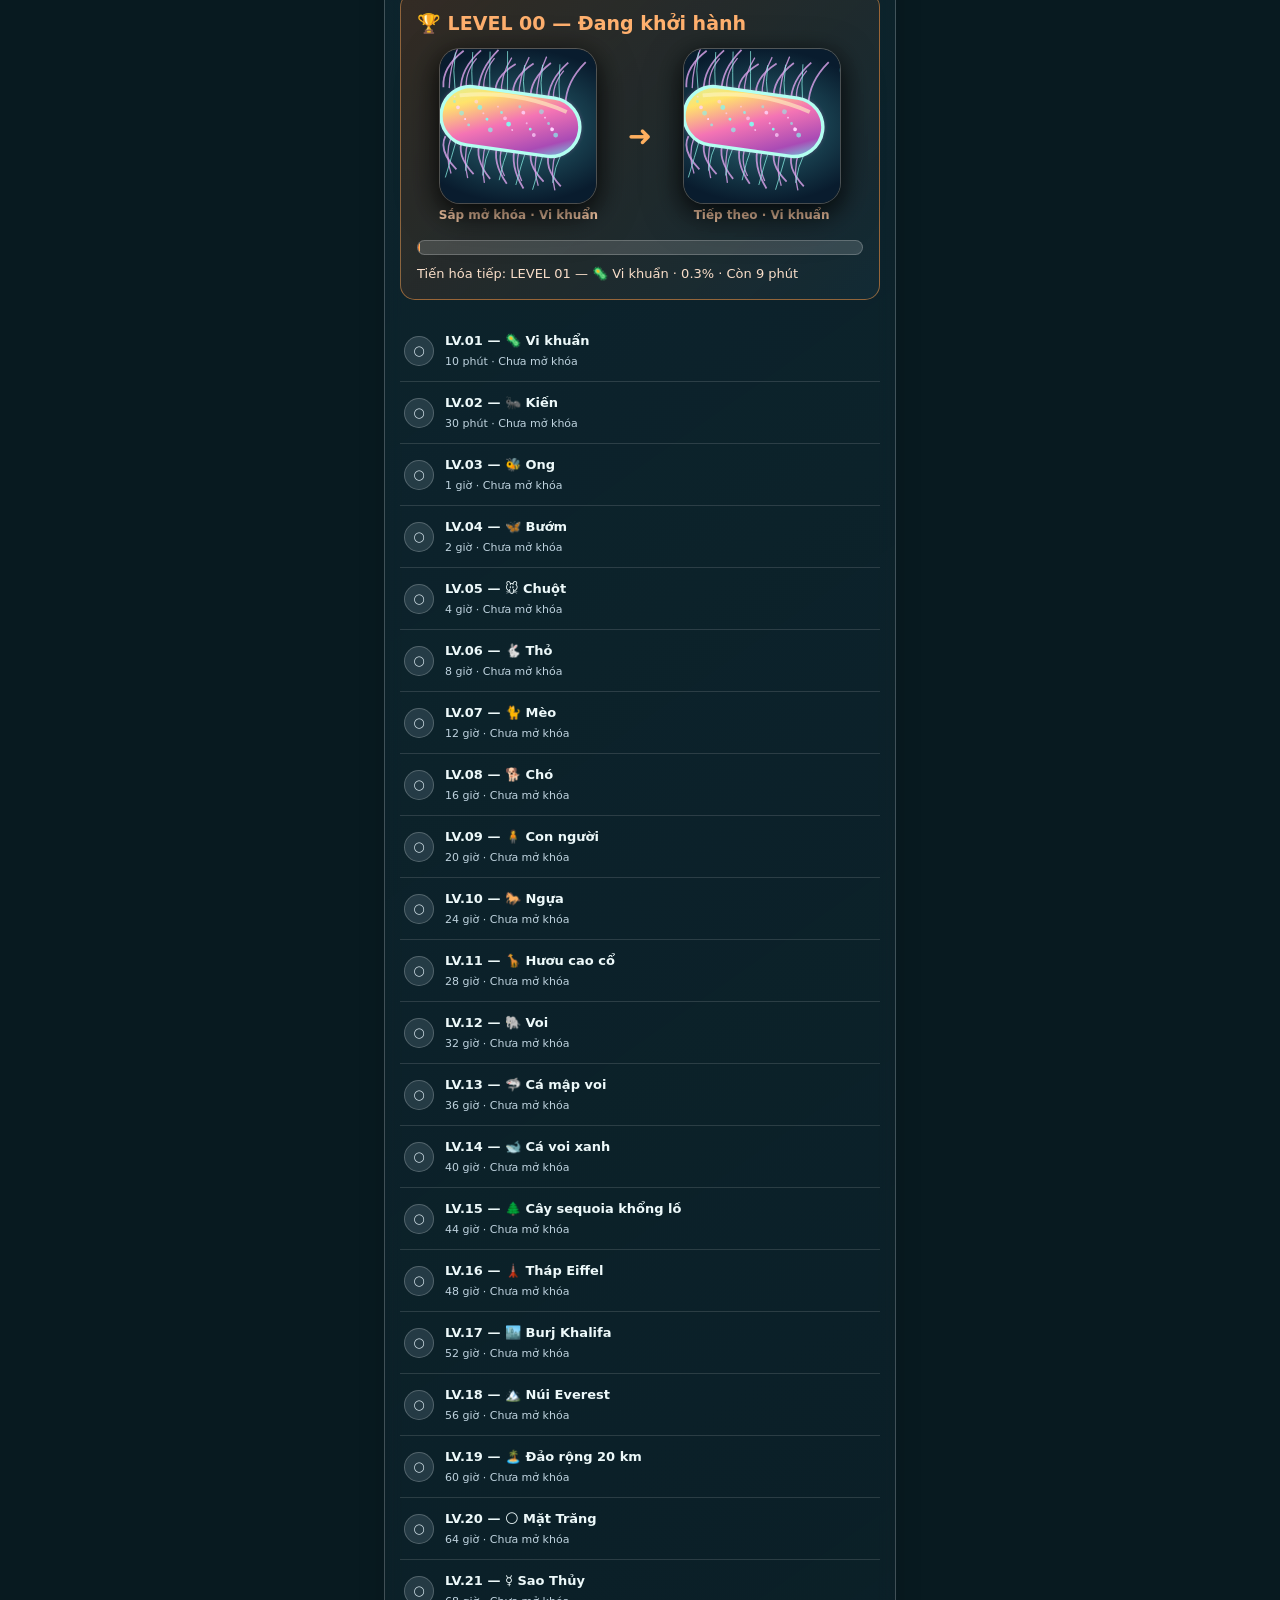
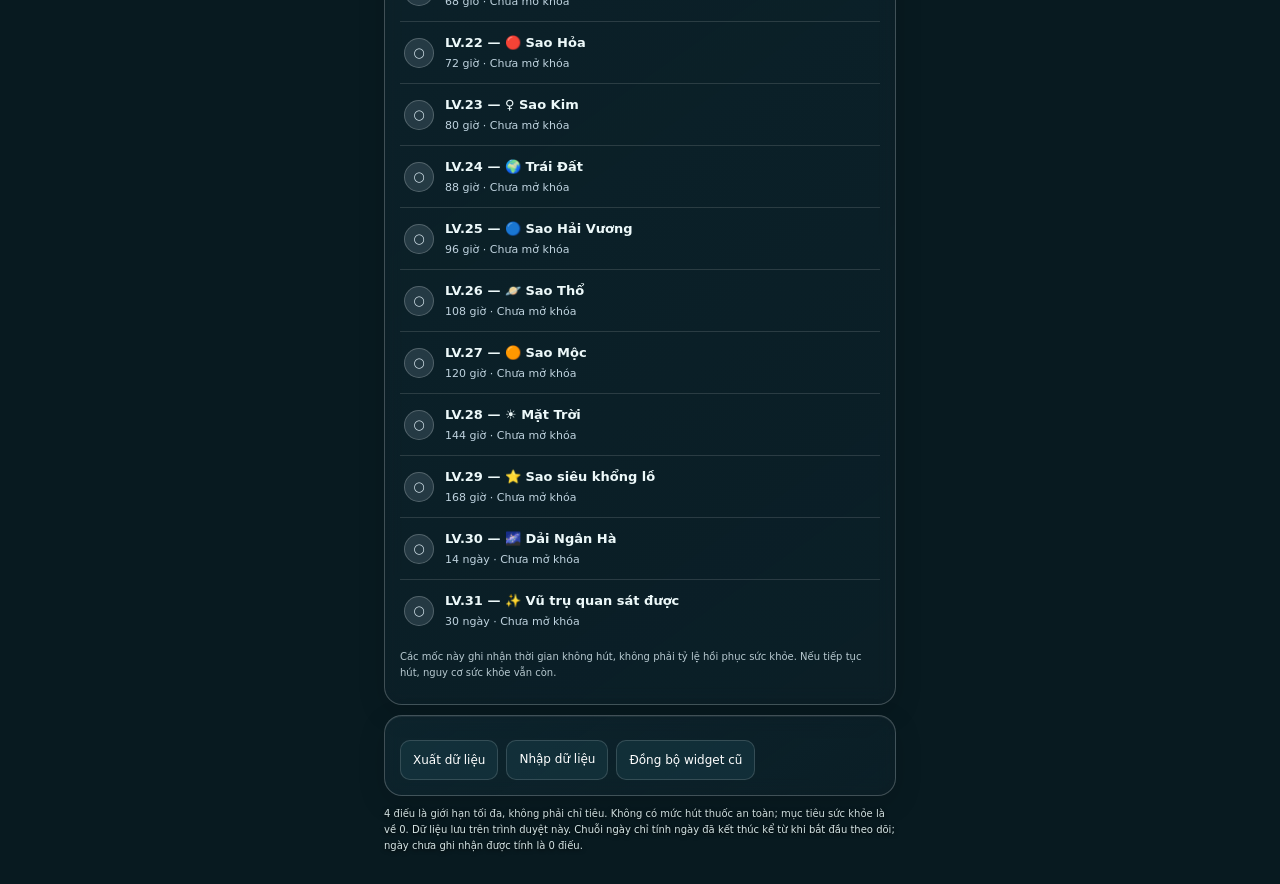
==== commit 8de8ab32: "Support real MP4 animations for levels 01 and 02 with graceful image fallback" ====
--- a/index.html
+++ b/index.html
@@ -67,10 +67,27 @@
  })();
  pendingPhotos.set(i,request);request.finally(()=>pendingPhotos.delete(i));return request;
 }
+const evolutionVideos=['assets/evolution/level-01-bacteria.mp4','assets/evolution/level-02-ant.mp4'];
 function displayLevelPhoto(img,i){
  if(img.dataset.level===String(i))return;
- img.dataset.level=String(i);img.src=i===0?'assets/bacteria-animated.svg':artFallback[i];img.alt='Hình minh họa '+levelNames[i][1];
+ img.dataset.level=String(i);
+ img.src=i===0?'assets/bacteria-animated.svg':artFallback[i];
+ img.alt='Hình minh họa '+levelNames[i][1];
+ const holder=img.parentElement;
+ let video=holder.querySelector('video.evolution-video');
+ if(video){video.pause();video.remove();img.style.display='';}
  photoFor(i).then(url=>{if(img.dataset.level===String(i))img.src=url});
+ if(i>=evolutionVideos.length)return;
+ video=document.createElement('video');
+ video.className='evolution-video';video.muted=true;video.autoplay=true;video.loop=true;
+ video.playsInline=true;video.preload='metadata';
+ video.setAttribute('webkit-playsinline','');
+ video.style.cssText='display:none;width:min(100%,156px);height:154px;object-fit:cover;border-radius:20px;box-shadow:0 0 0 1px #ffffff40,0 8px 24px #0008';
+ const level=String(i),v=video;
+ v.addEventListener('loadeddata',()=>{if(img.dataset.level===level){img.style.display='none';v.style.display='block';v.play().catch(()=>{});}});
+ v.addEventListener('error',()=>{v.remove();img.style.display='';});
+ holder.insertBefore(v,img.nextSibling);
+ v.src=evolutionVideos[i];v.load();
 }
 const formatDuration=min=>{let s=Math.max(0,Math.ceil(min*60));const d=Math.floor(s/86400);s%=86400;const hr=Math.floor(s/3600);s%=3600;const m=Math.floor(s/60);return (d?d+' ngày ':'')+(hr?hr+' giờ ':'')+(m?m+' phút ':'')+(!d&&!hr&&!m?s%60+' giây':'').trim()};
 let milestoneCacheKey='';
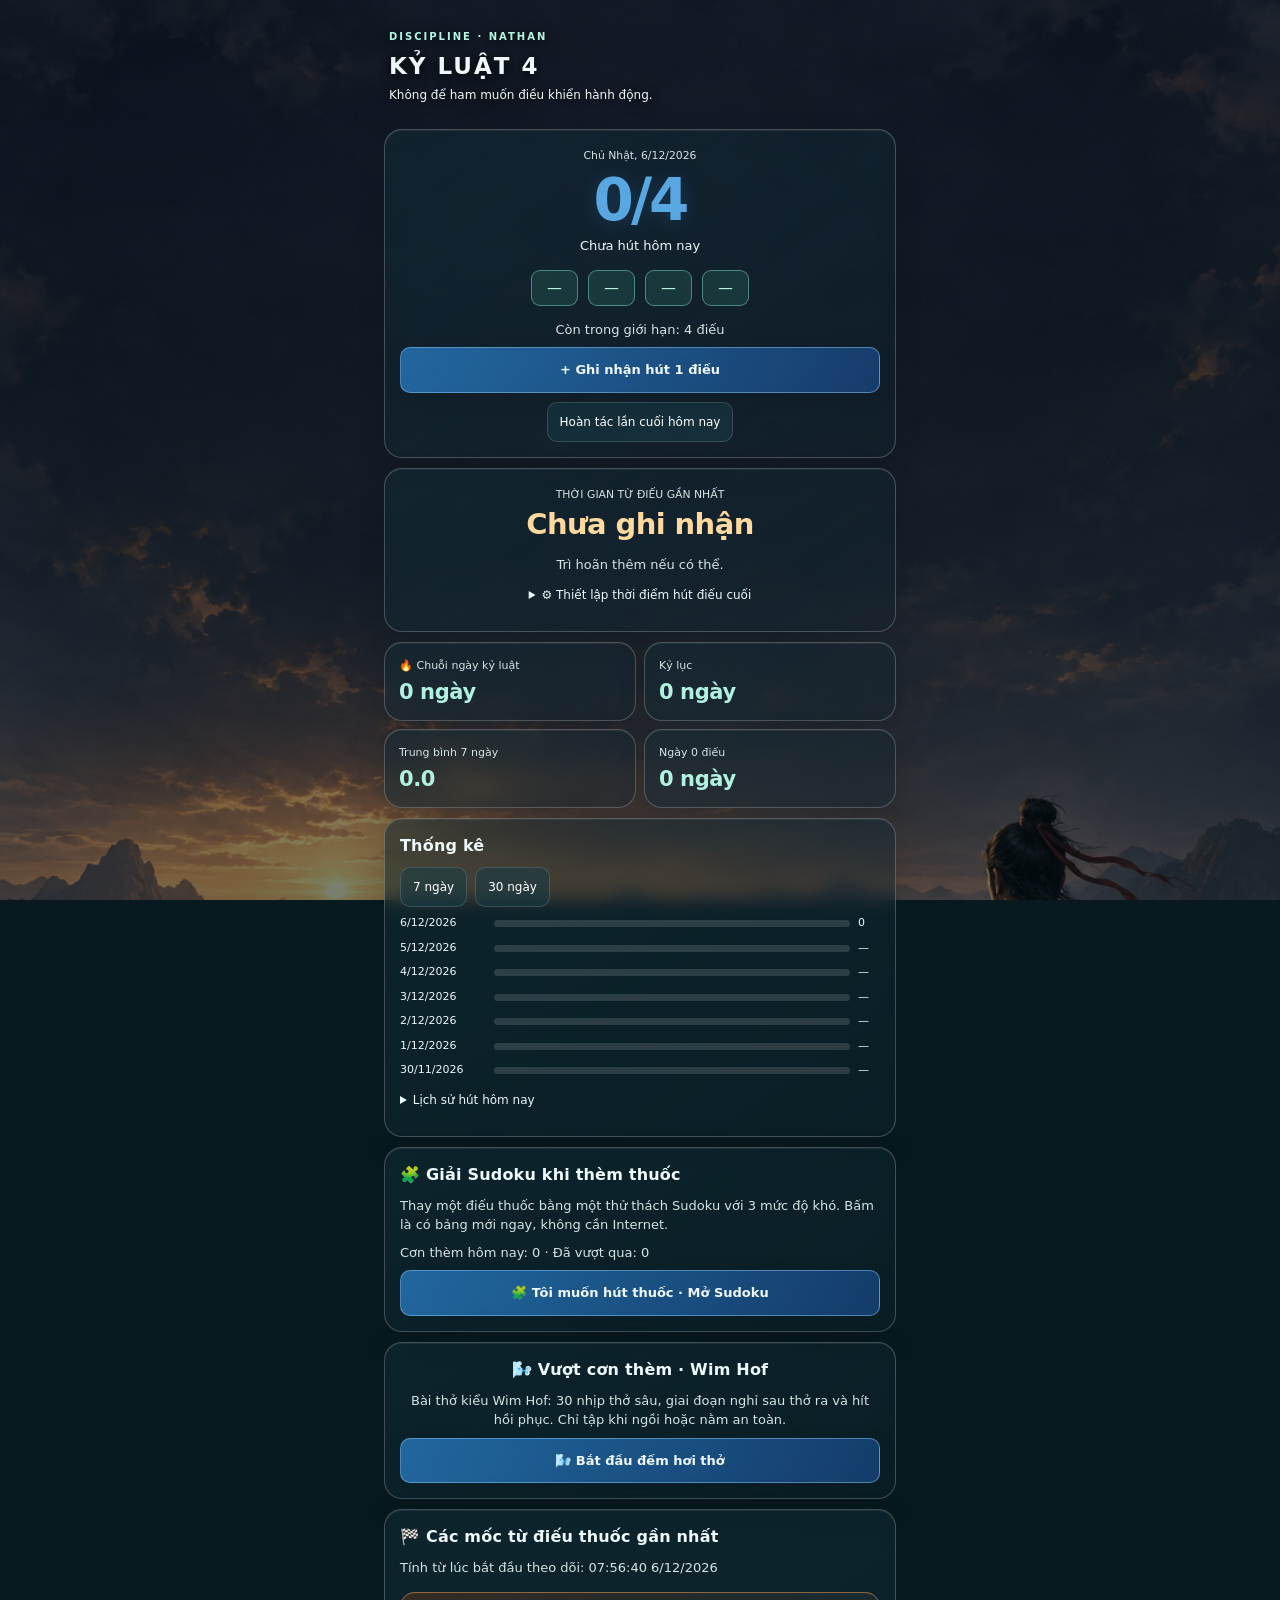
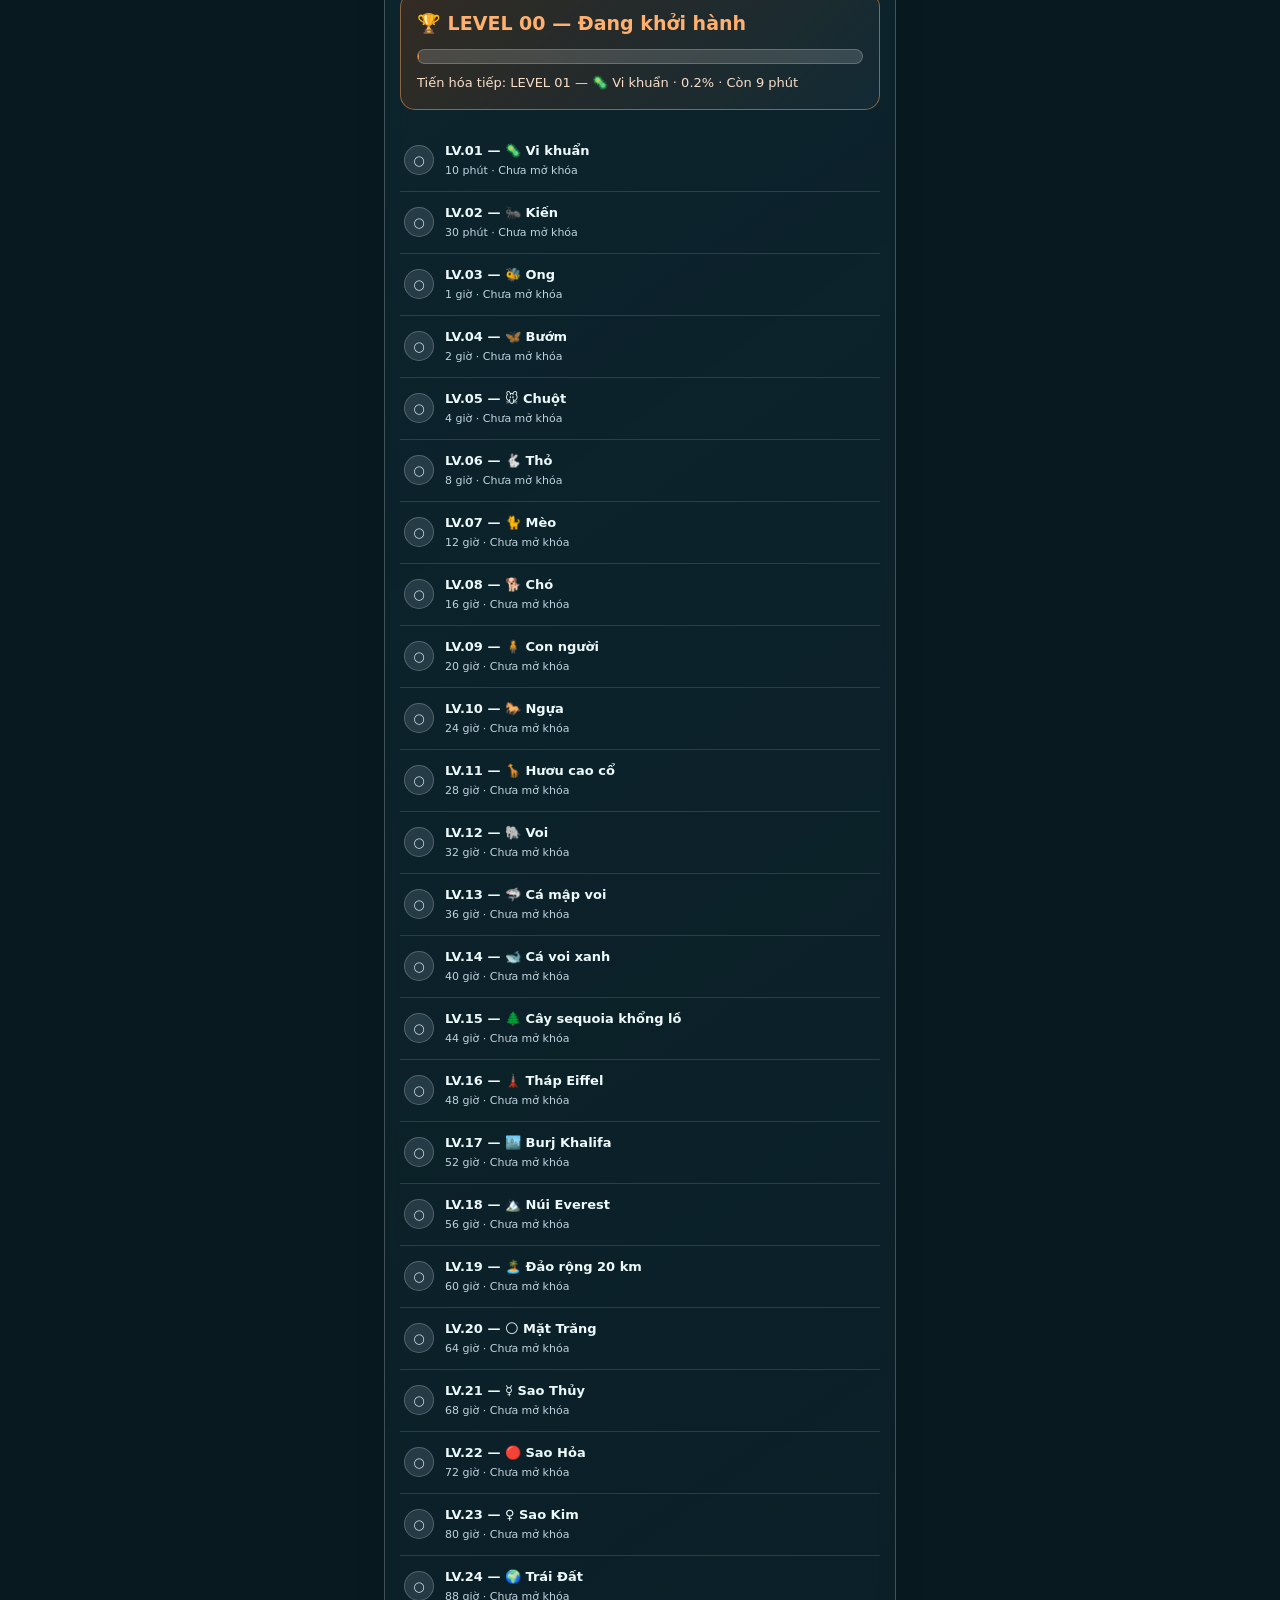
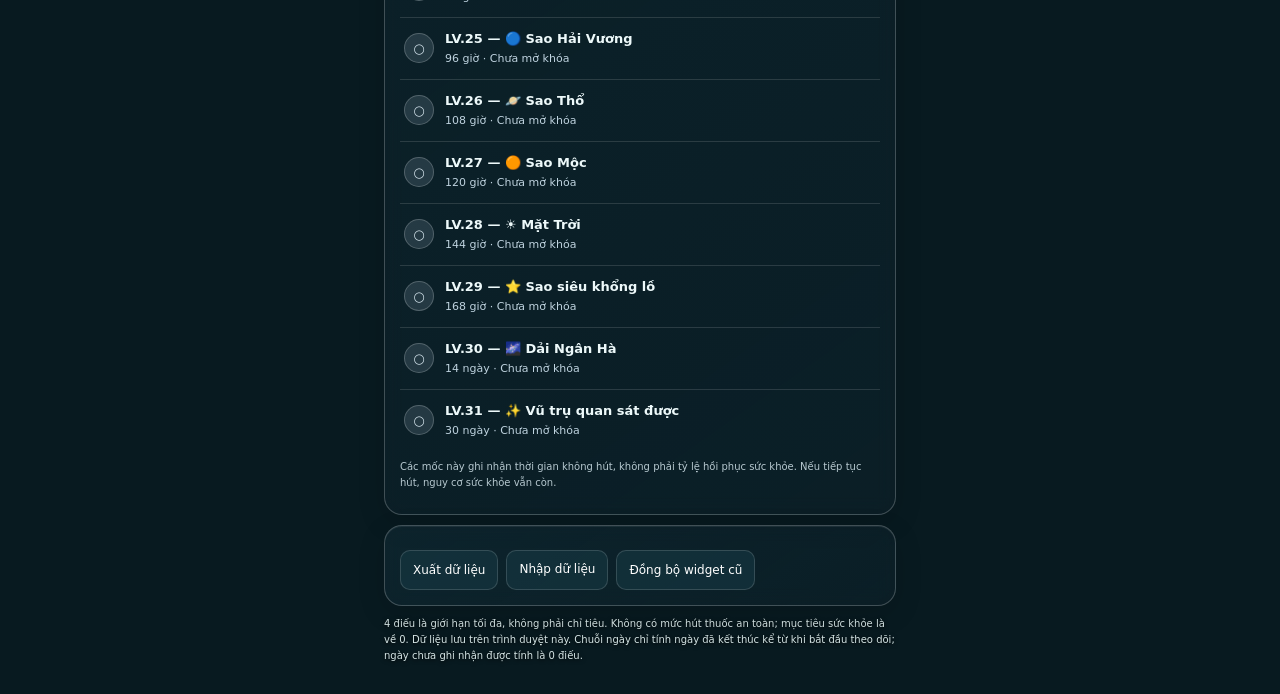
==== commit e2cf7f19: "Restore KỶ LUẬT 4 to version before 22:00 Vietnam time on 2026-11-22" ====
--- a/index.html
+++ b/index.html
@@ -2,13 +2,13 @@
 *{box-sizing:border-box}body{margin:0;background:radial-gradient(ellipse at top,#17434a,#081b24 65%);color:#edf9fa;font:16px system-ui;min-height:100vh}main{max-width:680px;margin:auto;padding:24px 16px}section{background:#ffffff0c;border:1px solid #ffffff20;border-radius:20px;padding:20px;margin:14px 0}h1{letter-spacing:3px;margin:8px 0}small,p{color:#b5ced2}button,label.upload{font:inherit;border:0;border-radius:12px;padding:13px;background:#23434c;color:white;cursor:pointer}button.primary{width:100%;background:#1b7869;font-weight:bold;padding:18px}button:focus-visible{outline:3px solid white}.center{text-align:center}.big{font-size:76px;font-weight:800;line-height:1.1}.clock{font-size:36px;font-variant-numeric:tabular-nums;font-weight:700}.slots{display:flex;justify-content:center;gap:14px;margin:24px}.slot{width:48px;height:66px;border:2px solid #527b79;border-radius:10px;background:#123b35;display:grid;place-items:center;font-size:24px}.slot.used{background:#9a4935;border-color:#e9a381}.grid{display:grid;grid-template-columns:1fr 1fr;gap:12px}.stat{font-size:27px;font-weight:bold;margin-top:8px}.row{display:flex;gap:8px;flex-wrap:wrap;margin-top:12px}.bar{display:grid;grid-template-columns:100px 1fr 30px;gap:10px;align-items:center;margin:10px 0}.track{background:#ffffff12;border-radius:8px;height:12px;overflow:hidden}.fill{height:100%;background:#42bf9b}textarea{width:100%;background:#102c35;color:white;border:1px solid #527b79;border-radius:10px;padding:12px;font:inherit}details{margin:12px 0}summary{cursor:pointer}li{margin:8px 0}footer{font-size:13px;color:#a8c1c6;line-height:1.6} 
 html{background:#081a20;color-scheme:dark}body{isolation:isolate;background:transparent;font-size:13px;line-height:1.5;-webkit-font-smoothing:antialiased}body::before{content:"";position:fixed;inset:0;z-index:-2;pointer-events:none;background:#0c252e url("./cai_thuoc_bg.png") center top/cover no-repeat}body::after{content:"";position:fixed;inset:0;z-index:-1;pointer-events:none;background:linear-gradient(180deg,#06141c22,#06141c55 50%,#06141c88)}main{max-width:540px;padding:18px 14px 30px}header{padding:8px 5px 12px;text-shadow:0 2px 12px #000}header small{font-size:10px;letter-spacing:2px;color:#b5f5e2;font-weight:700}h1{font-size:23px;letter-spacing:2px;margin:3px 0}header p{margin:3px 0;font-size:12px;color:#f1f7f6}section{margin:10px 0;padding:15px;border-radius:18px;background:linear-gradient(145deg,#132b3590,#14242d65);border:1px solid #ffffff38;box-shadow:0 8px 28px #0002,inset 0 1px #ffffff12;-webkit-backdrop-filter:blur(9px) saturate(120%);backdrop-filter:blur(9px) saturate(120%)}small,p{color:#d5e4e4}h2{font-size:16px;letter-spacing:.2px;margin:0 0 9px}p{margin:8px 0}.big{font-size:58px;letter-spacing:-3px;font-weight:750;margin:4px 0}.clock{font-size:29px;letter-spacing:-.6px;color:#ffd99d}.slots{gap:10px;margin:14px 0}.slot{width:47px;height:36px;border-radius:9px;font-size:15px;border:1px solid #80d9c880;background:#4ad4a622;color:#b5f5df}.slot.used{background:#f6a36a44;border-color:#f6a36aaa;color:#ffe0c7}button,label.upload{font-size:12px;min-height:40px;padding:9px 12px;border:1px solid #ffffff26;background:#173c4690;border-radius:10px}button.primary{background:linear-gradient(110deg,#338e81,#23645f);padding:12px;font-size:13px;min-height:44px;box-shadow:0 5px 20px #0002}.center .row{justify-content:center}.grid{gap:8px;margin:10px 0}.grid section{margin:0;padding:12px 14px}.grid small{font-size:11px}.stat{font-size:21px;margin-top:2px;color:#b1f1df;letter-spacing:-.4px}.bar{grid-template-columns:86px 1fr 22px;gap:8px;margin:8px 0;font-size:11px}.track{height:7px;background:#ffffff22}textarea{background:#102c3566;font-size:16px;border-color:#ffffff38}footer{font-size:10px;text-shadow:0 1px 4px #000;color:#d5e4e4}details{font-size:12px}.row{margin-top:9px} @media(max-width:420px){main{padding:12px 11px 24px}section{padding:13px}.big{font-size:54px}.clock{font-size:27px}}@media(prefers-reduced-transparency:reduce){section{background:#122a34;backdrop-filter:none;-webkit-backdrop-filter:none}}
 .big{text-shadow:0 2px 20px #3a9fff30}button.primary{background:linear-gradient(115deg,rgba(47,151,239,.58),rgba(28,91,179,.48));border:1px solid rgba(143,210,255,.48);color:#f0f8ff;-webkit-backdrop-filter:blur(5px);backdrop-filter:blur(5px)}
-dialog#sudokuDialog{width:min(96vw,540px);max-height:94dvh;overflow:auto;background:#102631f5;color:#efffff;border:1px solid #8db9c66b;border-radius:20px;padding:16px;box-shadow:0 25px 80px #0009}dialog::backdrop{background:#000b;backdrop-filter:blur(5px)}.sdk-top{display:flex;justify-content:space-between;align-items:center;gap:8px}.sdk-top h2{margin:3px 0}.sdk-top small{font-size:10px;color:#91d7ff}.sdk-board{display:grid;grid-template-columns:repeat(9,minmax(0,1fr));aspect-ratio:1;width:100%;border:3px solid #86bad1;background:#ecf6fa;border-radius:5px;overflow:hidden}.sdk-cell{min-width:0;min-height:0;padding:0!important;border:0;border-right:1px solid #b2c7d0;border-bottom:1px solid #b2c7d0;border-radius:0!important;background:#f5fbff;color:#14334a;font-size:clamp(14px,4vw,23px);font-weight:600;box-shadow:none!important}.sdk-cell.fixed{background:#dceaf2;font-weight:800;color:#152b3c}.sdk-cell.sdk-related{background:#c4e6f7!important}.sdk-cell.sdk-same{background:#b4d8ee!important;color:#07446a}.sdk-cell.chosen{background:#62bdf0!important;outline:2px solid #1875b2;outline-offset:-2px}.sdk-cell.wrong{color:#b12c36;background:#ffe1e1}.sdk-numbers{display:grid;grid-template-columns:repeat(9,1fr);gap:3px;margin-top:12px}.sdk-numbers button{padding:10px 0;min-height:39px;font-size:17px;background:#256d9b;color:white}.sdk-top button,.sdk-numbers button{border-radius:7px}.sdk-numbers button.sdk-complete{background:linear-gradient(135deg,#ff9a3c,#dc5b20);border-color:#ffc18c;color:#fff;box-shadow:0 0 10px #f4773d66;font-weight:800}#sudokuDialog .row{justify-content:center}#sudokuDialog .row button{font-size:11px;padding:9px}#sudokuMessage{font-size:12px;min-height:20px}@media(max-width:420px){dialog#sudokuDialog{padding:11px}.sdk-cell{font-size:18px}}.smoke-milestone{display:flex;align-items:center;gap:11px;padding:11px 4px;border-bottom:1px solid #ffffff21}.smoke-milestone:last-child{border-bottom:0}.smoke-dot{width:30px;height:30px;flex:0 0 30px;border-radius:50%;display:grid;place-items:center;background:#6c849344;border:1px solid #ffffff35;color:#d1e0e8}.smoke-milestone.done .smoke-dot{background:#f56d2c;color:#fff2e6;border-color:#ffb16f;box-shadow:0 0 12px #f46c3866}.smoke-text{flex:1;min-width:0}.smoke-text strong{display:block;font-size:13px}.smoke-text small{font-size:11px;color:#bfd3df}.smoke-milestone.done strong{color:#ff9c59}.smoke-milestone.done small{color:#ffca9e}.milestoneDisclaimer{font-size:10px;color:#b7c9d0;line-height:1.6}.breath-orb{width:126px;height:126px;margin:18px auto;border-radius:50%;display:grid;place-items:center;background:radial-gradient(circle,#8be8fa88,#2175a766);border:2px solid #8be8faaa;box-shadow:0 0 28px #4bb6e855;transition:transform 4s ease-in-out}.breath-orb.inhale{transform:scale(1.25)}.breath-orb.exhale{transform:scale(.82)}.breath-orb strong{font-size:17px;color:white;text-shadow:0 2px 5px #123}.breath-actions{display:flex;gap:8px;justify-content:center}.breath-actions button{min-width:105px}.discipline-level{padding:16px;margin:14px 0 20px;border:1px solid #f69a4a88;border-radius:15px;background:linear-gradient(135deg,#56331d88,#152e39bb)}#disciplineLevelTitle{font-size:19px;font-weight:800;color:#ffb06e;margin-bottom:12px}.discipline-progress{height:15px;border-radius:20px;background:#ffffff26;overflow:hidden;border:1px solid #ffffff36}#disciplineProgressFill{height:100%;width:0%;border-radius:20px;background:linear-gradient(90deg,#ff6c28,#ffc76b);transition:width .5s}#disciplineProgressText{font-size:13px;margin-top:9px;color:#f9dec9;line-height:1.5}.smoke-milestone.current{background:#ff8a2a12;border-radius:12px}.smoke-milestone.current .smoke-text strong{color:#ffc184}.evolution-gallery{display:flex;align-items:center;justify-content:space-evenly;gap:8px;margin:12px 0 16px}.evolution-character{min-width:0;flex:1;display:flex;flex-direction:column;align-items:center;text-align:center}.evolution-character img{width:min(100%,156px);height:154px;object-fit:cover;filter:drop-shadow(0 6px 15px #0008);border-radius:20px;animation:photoAlive 5s ease-in-out infinite alternate;box-shadow:0 0 0 1px #ffffff40,0 8px 24px #0008}.evolution-character:nth-child(3) img{animation-delay:-2s;animation-duration:6s}@keyframes photoAlive{0%{transform:translateY(3px) scale(1.01)}100%{transform:translateY(-3px) scale(1.085)}}.evolution-character span{font-size:12px;font-weight:700;color:#ffcfaa;line-height:1.3;margin-top:5px}.evolution-arrow{font-size:29px;color:#ffb060;animation:evolutionPulse 2s ease-in-out infinite}@keyframes evolutionPulse{50%{transform:translateX(5px);opacity:.5}}@media(max-width:380px){.evolution-character img{height:96px}}@media(prefers-reduced-motion:reduce){.evolution-arrow,.evolution-character img{animation:none}}</style><main>
+dialog#sudokuDialog{width:min(96vw,540px);max-height:94dvh;overflow:auto;background:#102631f5;color:#efffff;border:1px solid #8db9c66b;border-radius:20px;padding:16px;box-shadow:0 25px 80px #0009}dialog::backdrop{background:#000b;backdrop-filter:blur(5px)}.sdk-top{display:flex;justify-content:space-between;align-items:center;gap:8px}.sdk-top h2{margin:3px 0}.sdk-top small{font-size:10px;color:#91d7ff}.sdk-board{display:grid;grid-template-columns:repeat(9,minmax(0,1fr));aspect-ratio:1;width:100%;border:3px solid #86bad1;background:#ecf6fa;border-radius:5px;overflow:hidden}.sdk-cell{min-width:0;min-height:0;padding:0!important;border:0;border-right:1px solid #b2c7d0;border-bottom:1px solid #b2c7d0;border-radius:0!important;background:#f5fbff;color:#14334a;font-size:clamp(14px,4vw,23px);font-weight:600;box-shadow:none!important}.sdk-cell.fixed{background:#dceaf2;font-weight:800;color:#152b3c}.sdk-cell.sdk-related{background:#c4e6f7!important}.sdk-cell.sdk-same{background:#b4d8ee!important;color:#07446a}.sdk-cell.chosen{background:#62bdf0!important;outline:2px solid #1875b2;outline-offset:-2px}.sdk-cell.wrong{color:#b12c36;background:#ffe1e1}.sdk-numbers{display:grid;grid-template-columns:repeat(9,1fr);gap:3px;margin-top:12px}.sdk-numbers button{padding:10px 0;min-height:39px;font-size:17px;background:#256d9b;color:white}.sdk-top button,.sdk-numbers button{border-radius:7px}.sdk-numbers button.sdk-complete{background:linear-gradient(135deg,#ff9a3c,#dc5b20);border-color:#ffc18c;color:#fff;box-shadow:0 0 10px #f4773d66;font-weight:800}#sudokuDialog .row{justify-content:center}#sudokuDialog .row button{font-size:11px;padding:9px}#sudokuMessage{font-size:12px;min-height:20px}@media(max-width:420px){dialog#sudokuDialog{padding:11px}.sdk-cell{font-size:18px}}.smoke-milestone{display:flex;align-items:center;gap:11px;padding:11px 4px;border-bottom:1px solid #ffffff21}.smoke-milestone:last-child{border-bottom:0}.smoke-dot{width:30px;height:30px;flex:0 0 30px;border-radius:50%;display:grid;place-items:center;background:#6c849344;border:1px solid #ffffff35;color:#d1e0e8}.smoke-milestone.done .smoke-dot{background:#f56d2c;color:#fff2e6;border-color:#ffb16f;box-shadow:0 0 12px #f46c3866}.smoke-text{flex:1;min-width:0}.smoke-text strong{display:block;font-size:13px}.smoke-text small{font-size:11px;color:#bfd3df}.smoke-milestone.done strong{color:#ff9c59}.smoke-milestone.done small{color:#ffca9e}.milestoneDisclaimer{font-size:10px;color:#b7c9d0;line-height:1.6}.breath-orb{width:126px;height:126px;margin:18px auto;border-radius:50%;display:grid;place-items:center;background:radial-gradient(circle,#8be8fa88,#2175a766);border:2px solid #8be8faaa;box-shadow:0 0 28px #4bb6e855;transition:transform 4s ease-in-out}.breath-orb.inhale{transform:scale(1.25)}.breath-orb.exhale{transform:scale(.82)}.breath-orb strong{font-size:17px;color:white;text-shadow:0 2px 5px #123}.breath-actions{display:flex;gap:8px;justify-content:center}.breath-actions button{min-width:105px}.discipline-level{padding:16px;margin:14px 0 20px;border:1px solid #f69a4a88;border-radius:15px;background:linear-gradient(135deg,#56331d88,#152e39bb)}#disciplineLevelTitle{font-size:19px;font-weight:800;color:#ffb06e;margin-bottom:12px}.discipline-progress{height:15px;border-radius:20px;background:#ffffff26;overflow:hidden;border:1px solid #ffffff36}#disciplineProgressFill{height:100%;width:0%;border-radius:20px;background:linear-gradient(90deg,#ff6c28,#ffc76b);transition:width .5s}#disciplineProgressText{font-size:13px;margin-top:9px;color:#f9dec9;line-height:1.5}.smoke-milestone.current{background:#ff8a2a12;border-radius:12px}.smoke-milestone.current .smoke-text strong{color:#ffc184}</style><main>
 <header><small>DISCIPLINE · NATHAN</small><h1>KỶ LUẬT 4</h1><p>Không để ham muốn điều khiển hành động.</p></header>
 <section class="center"><small id="date"></small><div class="big" id="count">0/4</div><div id="status"></div><div class="slots" id="slots"></div><p id="remaining"></p><button class="primary" id="add">+ Ghi nhận hút 1 điếu</button><div class="row"><button id="undo">Hoàn tác lần cuối hôm nay</button></div></section>
 <section class="center"><small>THỜI GIAN TỪ ĐIẾU GẦN NHẤT</small><div class="clock" id="clock">--:--:--</div><p>Trì hoãn thêm nếu có thể.</p><details><summary>⚙️ Thiết lập thời điểm hút điếu cuối</summary><p><small>Chọn ngày và giờ thực tế. Thời gian đếm và các mốc sẽ tính lại từ đây.</small></p><input id="manualLastInput" type="datetime-local" style="width:100%;padding:12px;border-radius:10px;background:#173c46;color:white;border:1px solid #ffffff55;font:inherit"><div class="row"><button id="saveManualLast" type="button">Lưu thời điểm</button><button id="clearManualLast" type="button">Bỏ thiết lập thủ công</button></div></details></section>
 <div class="grid"><section><small>🔥 Chuỗi ngày kỷ luật</small><div class="stat" id="streak"></div></section><section><small>Kỷ lục</small><div class="stat" id="best"></div></section><section><small>Trung bình 7 ngày</small><div class="stat" id="avg"></div></section><section><small>Ngày 0 điếu</small><div class="stat" id="zero"></div></section></div>
 <section><h2>Thống kê</h2><div class="row"><button data-days="7">7 ngày</button><button data-days="30">30 ngày</button></div><div id="chart"></div><details><summary>Lịch sử hút hôm nay</summary><ol id="today"></ol></details></section>
-<section><h2>🧩 Giải Sudoku khi thèm thuốc</h2><p>Thay một điếu thuốc bằng một thử thách Sudoku với 3 mức độ khó. Bấm là có bảng mới ngay, không cần Internet.</p><p id="crapStats">Cơn thèm hôm nay: 0 · Đã vượt qua: 0</p><button class="primary" id="crapSudoku" type="button">🧩 Tôi muốn hút thuốc · Mở Sudoku</button></section><section class="center"><h2>🌬️ Vượt cơn thèm · Wim Hof</h2><p>Bài thở kiểu Wim Hof: 30 nhịp thở sâu, giai đoạn nghỉ sau thở ra và hít hồi phục. Chỉ tập khi ngồi hoặc nằm an toàn.</p><button id="breathOpen" class="primary" type="button">🌬️ Bắt đầu đếm hơi thở</button></section><section><h2>🏁 Các mốc từ điếu thuốc gần nhất</h2><p id="milestoneIntro">Mỗi phút trì hoãn là một bước tiến.</p><div id="disciplineLevel" class="discipline-level" aria-live="polite"><div id="disciplineLevelTitle"></div><div class="evolution-gallery"><div class="evolution-character"><img id="evolutionCurrent" alt="Hình động cấp độ hiện tại"><span id="evolutionCurrentName"></span></div><span class="evolution-arrow">➜</span><div class="evolution-character"><img id="evolutionNext" alt="Hình động cấp độ tiếp theo"><span id="evolutionNextName"></span></div></div><div class="discipline-progress"><div id="disciplineProgressFill"></div></div><div id="disciplineProgressText"></div></div><div id="smokeMilestones"></div><p class="milestoneDisclaimer">Các mốc này ghi nhận thời gian không hút, không phải tỷ lệ hồi phục sức khỏe. Nếu tiếp tục hút, nguy cơ sức khỏe vẫn còn.</p></section>
+<section><h2>🧩 Giải Sudoku khi thèm thuốc</h2><p>Thay một điếu thuốc bằng một thử thách Sudoku với 3 mức độ khó. Bấm là có bảng mới ngay, không cần Internet.</p><p id="crapStats">Cơn thèm hôm nay: 0 · Đã vượt qua: 0</p><button class="primary" id="crapSudoku" type="button">🧩 Tôi muốn hút thuốc · Mở Sudoku</button></section><section class="center"><h2>🌬️ Vượt cơn thèm · Wim Hof</h2><p>Bài thở kiểu Wim Hof: 30 nhịp thở sâu, giai đoạn nghỉ sau thở ra và hít hồi phục. Chỉ tập khi ngồi hoặc nằm an toàn.</p><button id="breathOpen" class="primary" type="button">🌬️ Bắt đầu đếm hơi thở</button></section><section><h2>🏁 Các mốc từ điếu thuốc gần nhất</h2><p id="milestoneIntro">Mỗi phút trì hoãn là một bước tiến.</p><div id="disciplineLevel" class="discipline-level" aria-live="polite"><div id="disciplineLevelTitle"></div><div class="discipline-progress"><div id="disciplineProgressFill"></div></div><div id="disciplineProgressText"></div></div><div id="smokeMilestones"></div><p class="milestoneDisclaimer">Các mốc này ghi nhận thời gian không hút, không phải tỷ lệ hồi phục sức khỏe. Nếu tiếp tục hút, nguy cơ sức khỏe vẫn còn.</p></section>
 <section><div class="row"><button id="export">Xuất dữ liệu</button><label class="upload">Nhập dữ liệu<input hidden type="file" accept=".json" id="import"></label><button id="widget">Đồng bộ widget cũ</button></div></section><footer>4 điếu là giới hạn tối đa, không phải chỉ tiêu. Không có mức hút thuốc an toàn; mục tiêu sức khỏe là về 0. Dữ liệu lưu trên trình duyệt này. Chuỗi ngày chỉ tính ngày đã kết thúc kể từ khi bắt đầu theo dõi; ngày chưa ghi nhận được tính là 0 điếu.</footer></main>
 <script>
 'use strict';
@@ -41,54 +41,6 @@
 (function(){
 const marks=[[10,"10 phút","Bước đầu tiên: tiếp tục trì hoãn."],[30,"30 phút","Đã vượt qua nửa giờ."],[60,"1 giờ","Đã duy trì 1 giờ từ điếu gần nhất."],[120,"2 giờ","Đã duy trì 2 giờ từ điếu gần nhất."],[240,"4 giờ","Đã duy trì 4 giờ từ điếu gần nhất."],[480,"8 giờ","Đã duy trì 8 giờ từ điếu gần nhất."],[720,"12 giờ","Đã duy trì 12 giờ từ điếu gần nhất."],[960,"16 giờ","Đã duy trì 16 giờ từ điếu gần nhất."],[1200,"20 giờ","Đã duy trì 20 giờ từ điếu gần nhất."],[1440,"24 giờ","Tròn 1 ngày không hút."],[1680,"28 giờ","Đã duy trì 28 giờ từ điếu gần nhất."],[1920,"32 giờ","Đã duy trì 32 giờ từ điếu gần nhất."],[2160,"36 giờ","Đã duy trì 36 giờ từ điếu gần nhất."],[2400,"40 giờ","Đã duy trì 40 giờ từ điếu gần nhất."],[2640,"44 giờ","Đã duy trì 44 giờ từ điếu gần nhất."],[2880,"48 giờ","Tròn 2 ngày không hút."],[3120,"52 giờ","Đã duy trì 52 giờ từ điếu gần nhất."],[3360,"56 giờ","Đã duy trì 56 giờ từ điếu gần nhất."],[3600,"60 giờ","Đã duy trì 60 giờ từ điếu gần nhất."],[3840,"64 giờ","Đã duy trì 64 giờ từ điếu gần nhất."],[4080,"68 giờ","Đã duy trì 68 giờ từ điếu gần nhất."],[4320,"72 giờ","Tròn 3 ngày không hút."],[4800,"80 giờ","Đã duy trì 80 giờ từ điếu gần nhất."],[5280,"88 giờ","Đã duy trì 88 giờ từ điếu gần nhất."],[5760,"96 giờ","Tròn 4 ngày không hút."],[6480,"108 giờ","Đã duy trì 108 giờ từ điếu gần nhất."],[7200,"120 giờ","Tròn 5 ngày không hút."],[8640,"144 giờ","Tròn 6 ngày không hút."],[10080,"168 giờ","Tròn 7 ngày không hút."],[20160,"14 ngày","Hai tuần không hút."],[43200,"30 ngày","Một tháng không hút."]];
 const levelNames=[["🦠","Vi khuẩn"],["🐜","Kiến"],["🐝","Ong"],["🦋","Bướm"],["🐭","Chuột"],["🐇","Thỏ"],["🐈","Mèo"],["🐕","Chó"],["🧍","Con người"],["🐎","Ngựa"],["🦒","Hươu cao cổ"],["🐘","Voi"],["🦈","Cá mập voi"],["🐋","Cá voi xanh"],["🌲","Cây sequoia khổng lồ"],["🗼","Tháp Eiffel"],["🏙️","Burj Khalifa"],["🏔️","Núi Everest"],["🏝️","Đảo rộng 20 km"],["🌕","Mặt Trăng"],["☿","Sao Thủy"],["🔴","Sao Hỏa"],["♀️","Sao Kim"],["🌍","Trái Đất"],["🔵","Sao Hải Vương"],["🪐","Sao Thổ"],["🟠","Sao Mộc"],["☀️","Mặt Trời"],["⭐","Sao siêu khổng lồ"],["🌌","Dải Ngân Hà"],["✨","Vũ trụ quan sát được"]];
-// 31 ảnh thực tế lấy từ bách khoa toàn thư Wikimedia; tải theo level để tiết kiệm dữ liệu.
-const photoTitles=["Bacteria","Ant","Honey bee","Butterfly","House mouse","European rabbit","Cat","Dog","Human","Horse","Giraffe","African bush elephant","Whale shark","Blue whale","Sequoia sempervirens","Eiffel Tower","Burj Khalifa","Mount Everest","Island","Moon","Mercury (planet)","Mars","Venus","Earth","Neptune","Saturn","Jupiter","Sun","Betelgeuse","Milky Way","Observable universe"];
-const photoQueries=["bacteria microscope","ant macro photography","honey bee","butterfly insect","mouse animal","rabbit animal","cat animal","dog animal","human portrait","horse animal","giraffe animal","african elephant","whale shark","blue whale","giant sequoia tree","Eiffel Tower","Burj Khalifa","Mount Everest","tropical island aerial","Moon astronomy","Mercury planet NASA","Mars planet NASA","Venus planet NASA","Earth planet NASA","Neptune planet NASA","Saturn planet NASA","Jupiter planet NASA","Sun NASA","Betelgeuse star","Milky Way galaxy","observable universe cosmic background"];
-const photoCache=new Map();
-const pendingPhotos=new Map();
-const artFallback=levelNames.map(([emoji],i)=>'data:image/svg+xml;charset=utf-8,'+encodeURIComponent('<svg xmlns="http://www.w3.org/2000/svg" width="400" height="400"><defs><linearGradient id="g" x2="1" y2="1"><stop stop-color="#173d46"/><stop offset="1" stop-color="#132336"/></linearGradient></defs><rect width="400" height="400" rx="28" fill="url(#g)"/><circle cx="200" cy="190" r="145" fill="#ffb46c" opacity=".12"/><text x="200" y="250" text-anchor="middle" font-size="170">'+emoji+'</text></svg>'));
-function photoFor(i){
- if(i===0)return Promise.resolve('assets/bacteria-animated.svg');
- if(photoCache.has(i))return Promise.resolve(photoCache.get(i));
- if(pendingPhotos.has(i))return pendingPhotos.get(i);
- const request=(async()=>{
-  try{
-   const api='https://en.wikipedia.org/w/api.php?action=query&prop=pageimages&format=json&origin=*&pithumbsize=640&redirects=1&titles='+encodeURIComponent(photoTitles[i]);
-   const response=await fetch(api,{mode:'cors'});if(!response.ok)throw Error('Wikipedia unavailable');
-   const json=await response.json(),pages=Object.values(json.query?.pages||{});
-   let url=pages.find(p=>p.thumbnail?.source)?.thumbnail?.source;
-   if(!url){
-    const api2='https://commons.wikimedia.org/w/api.php?action=query&generator=search&gsrsearch='+encodeURIComponent(photoQueries[i]+' filetype:bitmap')+'&gsrnamespace=6&gsrlimit=8&prop=imageinfo&iiprop=url&iiurlwidth=640&format=json&origin=*';
-    const resp=await fetch(api2,{mode:'cors'});if(resp.ok){const j=await resp.json();const pics=Object.values(j.query?.pages||{});url=pics.find(p=>p.imageinfo?.[0]?.thumburl)?.imageinfo?.[0]?.thumburl;}
-   }
-   if(url){photoCache.set(i,url);return url}
-  }catch(e){console.warn('Không tải được ảnh level '+(i+1),e)}
-  return artFallback[i];
- })();
- pendingPhotos.set(i,request);request.finally(()=>pendingPhotos.delete(i));return request;
-}
-const evolutionVideos=['assets/evolution/level-01-bacteria.mp4','assets/evolution/level-02-ant.mp4'];
-function displayLevelPhoto(img,i){
- if(img.dataset.level===String(i))return;
- img.dataset.level=String(i);
- img.src=i===0?'assets/bacteria-animated.svg':artFallback[i];
- img.alt='Hình minh họa '+levelNames[i][1];
- const holder=img.parentElement;
- let video=holder.querySelector('video.evolution-video');
- if(video){video.pause();video.remove();img.style.display='';}
- photoFor(i).then(url=>{if(img.dataset.level===String(i))img.src=url});
- if(i>=evolutionVideos.length)return;
- video=document.createElement('video');
- video.className='evolution-video';video.muted=true;video.autoplay=true;video.loop=true;
- video.playsInline=true;video.preload='metadata';
- video.setAttribute('webkit-playsinline','');
- video.style.cssText='display:none;width:min(100%,156px);height:154px;object-fit:cover;border-radius:20px;box-shadow:0 0 0 1px #ffffff40,0 8px 24px #0008';
- const level=String(i),v=video;
- v.addEventListener('loadeddata',()=>{if(img.dataset.level===level){img.style.display='none';v.style.display='block';v.play().catch(()=>{});}});
- v.addEventListener('error',()=>{v.remove();img.style.display='';});
- holder.insertBefore(v,img.nextSibling);
- v.src=evolutionVideos[i];v.load();
-}
 const formatDuration=min=>{let s=Math.max(0,Math.ceil(min*60));const d=Math.floor(s/86400);s%=86400;const hr=Math.floor(s/3600);s%=3600;const m=Math.floor(s/60);return (d?d+' ngày ':'')+(hr?hr+' giờ ':'')+(m?m+' phút ':'')+(!d&&!hr&&!m?s%60+' giây':'').trim()};
 let milestoneCacheKey='';
 window.renderSmokeMilestones=function(){
@@ -99,12 +51,6 @@
 const current=marks.reduce((idx,mark,i)=>elapsed>=mark[0]?i:idx,-1);
 const next=current+1<marks.length?current+1:-1;
 const title=document.getElementById('disciplineLevelTitle'),fill=document.getElementById('disciplineProgressFill'),detail=document.getElementById('disciplineProgressText');
-const artIndex=Math.max(0,current),nextArtIndex=next>=0?next:artIndex;
-const currentArt=document.getElementById('evolutionCurrent'),nextArt=document.getElementById('evolutionNext');
-displayLevelPhoto(currentArt,artIndex)
-displayLevelPhoto(nextArt,nextArtIndex)
-document.getElementById('evolutionCurrentName').textContent=(current<0?'Sắp mở khóa · ':'Hiện tại · ')+levelNames[artIndex][1];
-document.getElementById('evolutionNextName').textContent=next>=0?'Tiếp theo · '+levelNames[next][1]:'Đỉnh cao kỷ luật';
 title.textContent=current>=0?'🏆 LEVEL '+String(current+1).padStart(2,'0')+' — '+levelNames[current][0]+' '+levelNames[current][1]:'🏆 LEVEL 00 — Đang khởi hành';
 let pct=100;
 if(next>=0){const floor=current<0?0:marks[current][0],ceiling=marks[next][0];pct=Math.max(0,Math.min(100,(elapsed-floor)/(ceiling-floor)*100));}
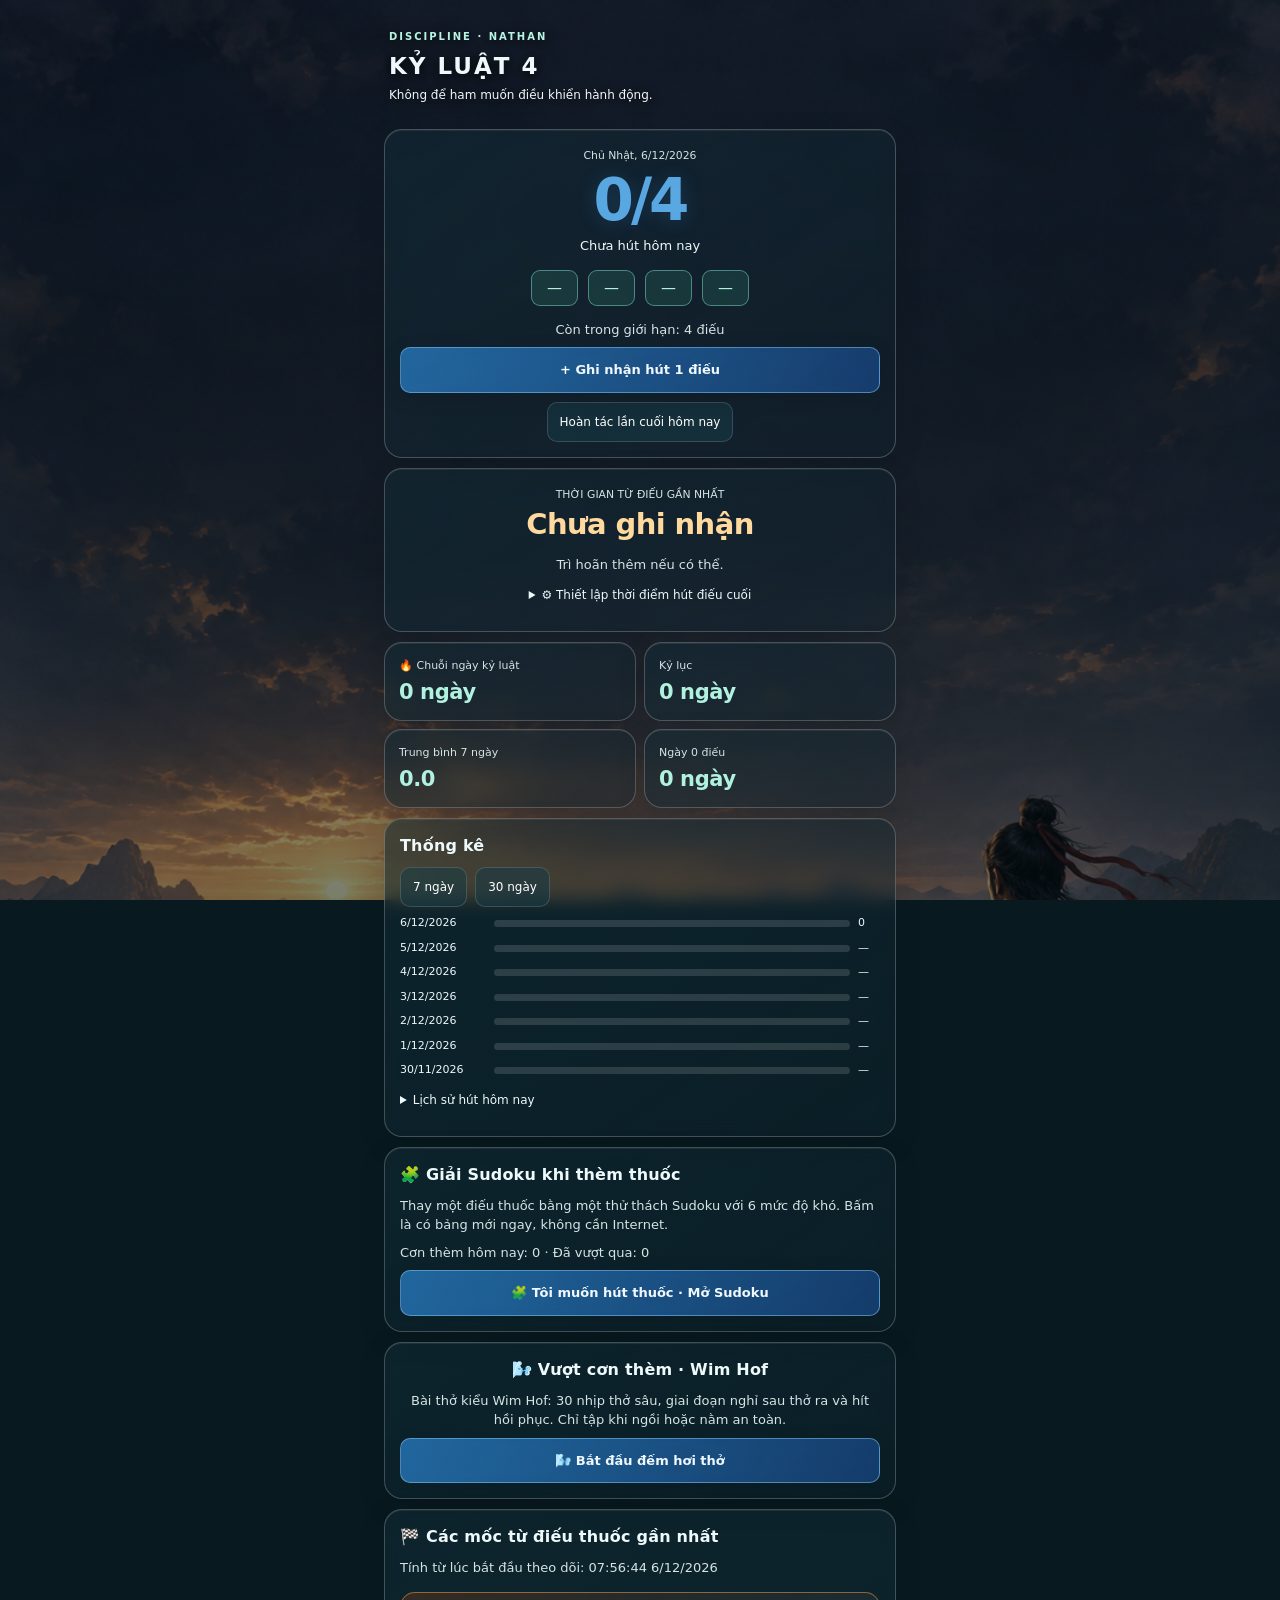
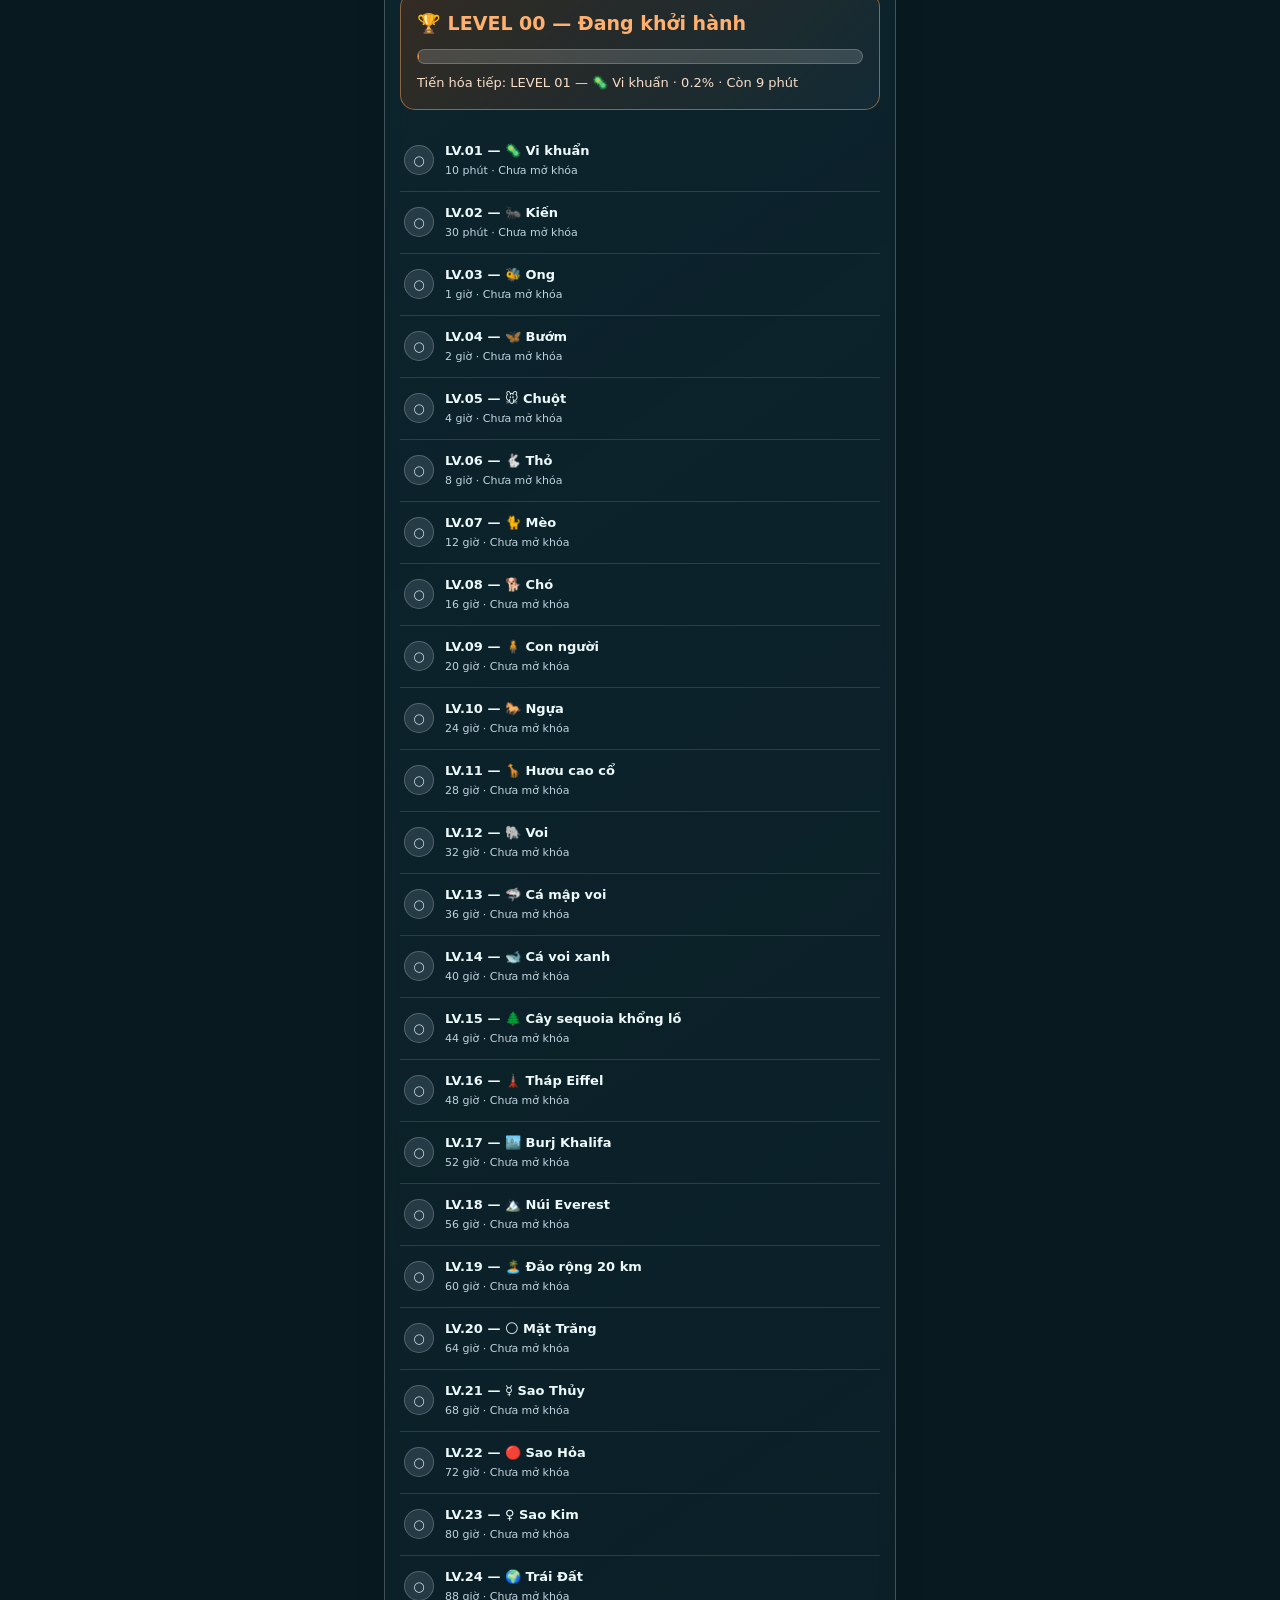
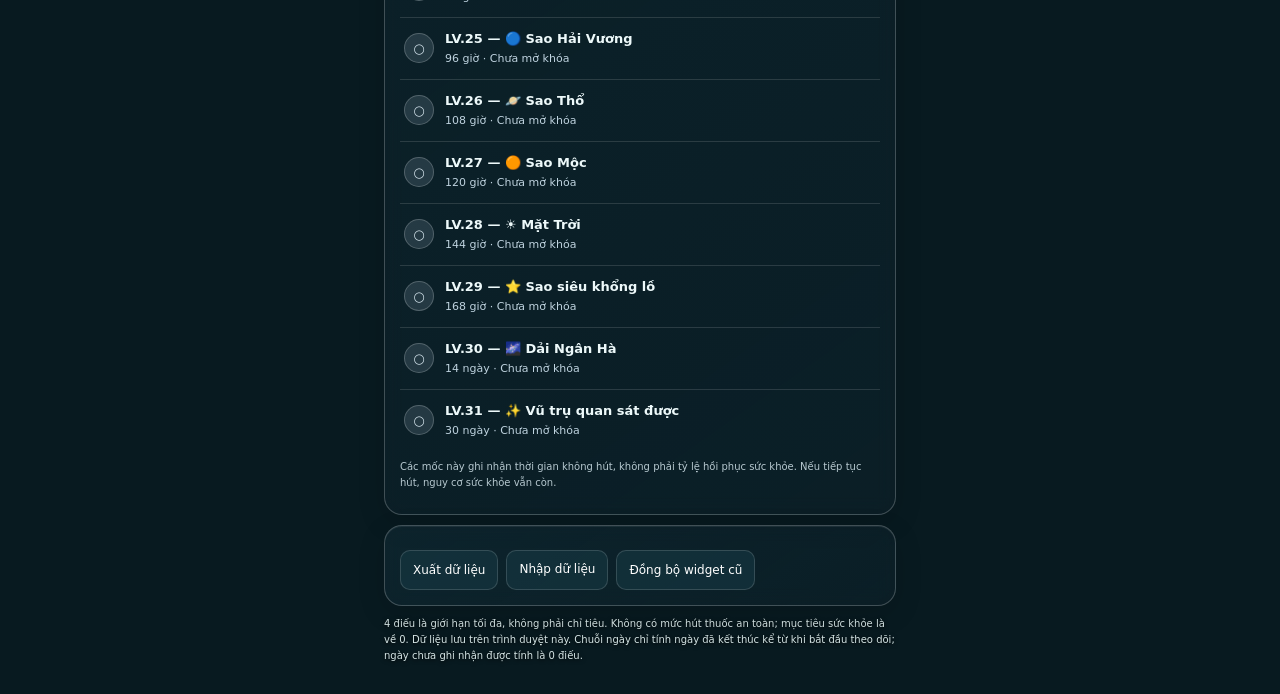
==== commit 4c231d02: "Expose six Sudoku levels and personal records" ====
--- a/index.html
+++ b/index.html
@@ -8,7 +8,7 @@
 <section class="center"><small>THỜI GIAN TỪ ĐIẾU GẦN NHẤT</small><div class="clock" id="clock">--:--:--</div><p>Trì hoãn thêm nếu có thể.</p><details><summary>⚙️ Thiết lập thời điểm hút điếu cuối</summary><p><small>Chọn ngày và giờ thực tế. Thời gian đếm và các mốc sẽ tính lại từ đây.</small></p><input id="manualLastInput" type="datetime-local" style="width:100%;padding:12px;border-radius:10px;background:#173c46;color:white;border:1px solid #ffffff55;font:inherit"><div class="row"><button id="saveManualLast" type="button">Lưu thời điểm</button><button id="clearManualLast" type="button">Bỏ thiết lập thủ công</button></div></details></section>
 <div class="grid"><section><small>🔥 Chuỗi ngày kỷ luật</small><div class="stat" id="streak"></div></section><section><small>Kỷ lục</small><div class="stat" id="best"></div></section><section><small>Trung bình 7 ngày</small><div class="stat" id="avg"></div></section><section><small>Ngày 0 điếu</small><div class="stat" id="zero"></div></section></div>
 <section><h2>Thống kê</h2><div class="row"><button data-days="7">7 ngày</button><button data-days="30">30 ngày</button></div><div id="chart"></div><details><summary>Lịch sử hút hôm nay</summary><ol id="today"></ol></details></section>
-<section><h2>🧩 Giải Sudoku khi thèm thuốc</h2><p>Thay một điếu thuốc bằng một thử thách Sudoku với 3 mức độ khó. Bấm là có bảng mới ngay, không cần Internet.</p><p id="crapStats">Cơn thèm hôm nay: 0 · Đã vượt qua: 0</p><button class="primary" id="crapSudoku" type="button">🧩 Tôi muốn hút thuốc · Mở Sudoku</button></section><section class="center"><h2>🌬️ Vượt cơn thèm · Wim Hof</h2><p>Bài thở kiểu Wim Hof: 30 nhịp thở sâu, giai đoạn nghỉ sau thở ra và hít hồi phục. Chỉ tập khi ngồi hoặc nằm an toàn.</p><button id="breathOpen" class="primary" type="button">🌬️ Bắt đầu đếm hơi thở</button></section><section><h2>🏁 Các mốc từ điếu thuốc gần nhất</h2><p id="milestoneIntro">Mỗi phút trì hoãn là một bước tiến.</p><div id="disciplineLevel" class="discipline-level" aria-live="polite"><div id="disciplineLevelTitle"></div><div class="discipline-progress"><div id="disciplineProgressFill"></div></div><div id="disciplineProgressText"></div></div><div id="smokeMilestones"></div><p class="milestoneDisclaimer">Các mốc này ghi nhận thời gian không hút, không phải tỷ lệ hồi phục sức khỏe. Nếu tiếp tục hút, nguy cơ sức khỏe vẫn còn.</p></section>
+<section><h2>🧩 Giải Sudoku khi thèm thuốc</h2><p>Thay một điếu thuốc bằng một thử thách Sudoku với 6 mức độ khó. Bấm là có bảng mới ngay, không cần Internet.</p><p id="crapStats">Cơn thèm hôm nay: 0 · Đã vượt qua: 0</p><button class="primary" id="crapSudoku" type="button">🧩 Tôi muốn hút thuốc · Mở Sudoku</button></section><section class="center"><h2>🌬️ Vượt cơn thèm · Wim Hof</h2><p>Bài thở kiểu Wim Hof: 30 nhịp thở sâu, giai đoạn nghỉ sau thở ra và hít hồi phục. Chỉ tập khi ngồi hoặc nằm an toàn.</p><button id="breathOpen" class="primary" type="button">🌬️ Bắt đầu đếm hơi thở</button></section><section><h2>🏁 Các mốc từ điếu thuốc gần nhất</h2><p id="milestoneIntro">Mỗi phút trì hoãn là một bước tiến.</p><div id="disciplineLevel" class="discipline-level" aria-live="polite"><div id="disciplineLevelTitle"></div><div class="discipline-progress"><div id="disciplineProgressFill"></div></div><div id="disciplineProgressText"></div></div><div id="smokeMilestones"></div><p class="milestoneDisclaimer">Các mốc này ghi nhận thời gian không hút, không phải tỷ lệ hồi phục sức khỏe. Nếu tiếp tục hút, nguy cơ sức khỏe vẫn còn.</p></section>
 <section><div class="row"><button id="export">Xuất dữ liệu</button><label class="upload">Nhập dữ liệu<input hidden type="file" accept=".json" id="import"></label><button id="widget">Đồng bộ widget cũ</button></div></section><footer>4 điếu là giới hạn tối đa, không phải chỉ tiêu. Không có mức hút thuốc an toàn; mục tiêu sức khỏe là về 0. Dữ liệu lưu trên trình duyệt này. Chuỗi ngày chỉ tính ngày đã kết thúc kể từ khi bắt đầu theo dõi; ngày chưa ghi nhận được tính là 0 điếu.</footer></main>
 <script>
 'use strict';
@@ -37,7 +37,7 @@
 $('import').onchange=async e=>{try{const f=e.target.files[0];if(!f)return;if(f.size>4000000)throw Error('File quá lớn');const next=normalize(JSON.parse(await f.text()));if(confirm('Thay thế dữ liệu hiện tại bằng file nhập?')){data=next;save();render()}}catch(err){alert(err.message)}finally{e.target.value=''}};
 $('widget').onclick=()=>{const t=last();if(!t)return alert('Chưa ghi nhận điếu thuốc.');location.href='https://open.scriptable.app/run/Cai%20Thuoc%20Widget?scriptName=Cai%20Thuoc%20Widget&last='+encodeURIComponent(t)};
 render();setInterval(()=>{if(day(new Date())!==renderedDay)render();else {tick();renderSmokeMilestones()}},1000);document.addEventListener('visibilitychange',()=>{if(!document.hidden)render()});
-</script><dialog id="sudokuDialog" aria-label="Sudoku đánh lạc hướng cơn thèm"><div class="sdk-top"><div><small>CRAP · CHUYỂN HƯỚNG CƠN THÈM</small><h2>Sudoku · <span id="sudokuLevelName">Trung bình</span></h2></div><button type="button" id="sudokuClose">✕ Đóng</button></div><div class="row" style="align-items:center"><label for="sudokuDifficulty">Độ khó:</label><select id="sudokuDifficulty" style="background:#173c46;color:white;border:1px solid #ffffff55;border-radius:9px;padding:9px"><option value="easy">Dễ</option><option value="medium" selected>Trung bình</option><option value="hard">Khó</option></select></div><p>Thời gian tập trung: <strong id="sudokuTime">00:00</strong></p><div id="sudokuBoard" class="sdk-board" role="group" aria-label="Bảng Sudoku 9 nhân 9"></div><div class="sdk-numbers"><button type="button" data-sdk-number="1">1</button><button type="button" data-sdk-number="2">2</button><button type="button" data-sdk-number="3">3</button><button type="button" data-sdk-number="4">4</button><button type="button" data-sdk-number="5">5</button><button type="button" data-sdk-number="6">6</button><button type="button" data-sdk-number="7">7</button><button type="button" data-sdk-number="8">8</button><button type="button" data-sdk-number="9">9</button></div><div class="row"><button type="button" id="sudokuErase">⌫ Xóa ô</button><button type="button" id="sudokuHint">💡 Gợi ý</button><button type="button" id="sudokuNew">↻ Bảng mới</button><button type="button" id="sudokuSave" style="background:linear-gradient(110deg,#e67c36,#b95227)">💾 Lưu & vượt cơn thèm</button></div><p id="sudokuMessage" aria-live="polite"></p></dialog><script>
+</script><dialog id="sudokuDialog" aria-label="Sudoku đánh lạc hướng cơn thèm"><div class="sdk-top"><div><small>CRAP · CHUYỂN HƯỚNG CƠN THÈM</small><h2>Sudoku · <span id="sudokuLevelName">Trung bình</span></h2></div><button type="button" id="sudokuClose">✕ Đóng</button></div><div class="row" style="align-items:center"><label for="sudokuDifficulty">Độ khó:</label><select id="sudokuDifficulty" style="background:#173c46;color:white;border:1px solid #ffffff55;border-radius:9px;padding:9px"><option value="easy">Dễ</option><option value="medium" selected>Trung bình</option><option value="hard">Khó</option><option value="expert">Chuyên gia</option><option value="master">Bậc thầy</option><option value="extreme">Cực khó</option></select></div><p>Thời gian tập trung: <strong id="sudokuTime">00:00</strong></p><div id="sudokuBoard" class="sdk-board" role="group" aria-label="Bảng Sudoku 9 nhân 9"></div><div class="sdk-numbers"><button type="button" data-sdk-number="1">1</button><button type="button" data-sdk-number="2">2</button><button type="button" data-sdk-number="3">3</button><button type="button" data-sdk-number="4">4</button><button type="button" data-sdk-number="5">5</button><button type="button" data-sdk-number="6">6</button><button type="button" data-sdk-number="7">7</button><button type="button" data-sdk-number="8">8</button><button type="button" data-sdk-number="9">9</button></div><div class="row"><button type="button" id="sudokuErase">⌫ Xóa ô</button><button type="button" id="sudokuHint">💡 Gợi ý</button><button type="button" id="sudokuNew">↻ Bảng mới</button><button type="button" id="sudokuSave" style="background:linear-gradient(110deg,#e67c36,#b95227)">💾 Lưu & vượt cơn thèm</button></div><details style="font-size:12px;margin-top:10px"><summary>Thống kê &amp; kỷ lục Sudoku</summary><p id="sudokuRecords"></p><small>Kỷ lục chỉ tính ván không dùng gợi ý. Hai cấp cao nhất được ước lượng.</small></details><p id="sudokuMessage" aria-live="polite"></p></dialog><script>
 (function(){
 const marks=[[10,"10 phút","Bước đầu tiên: tiếp tục trì hoãn."],[30,"30 phút","Đã vượt qua nửa giờ."],[60,"1 giờ","Đã duy trì 1 giờ từ điếu gần nhất."],[120,"2 giờ","Đã duy trì 2 giờ từ điếu gần nhất."],[240,"4 giờ","Đã duy trì 4 giờ từ điếu gần nhất."],[480,"8 giờ","Đã duy trì 8 giờ từ điếu gần nhất."],[720,"12 giờ","Đã duy trì 12 giờ từ điếu gần nhất."],[960,"16 giờ","Đã duy trì 16 giờ từ điếu gần nhất."],[1200,"20 giờ","Đã duy trì 20 giờ từ điếu gần nhất."],[1440,"24 giờ","Tròn 1 ngày không hút."],[1680,"28 giờ","Đã duy trì 28 giờ từ điếu gần nhất."],[1920,"32 giờ","Đã duy trì 32 giờ từ điếu gần nhất."],[2160,"36 giờ","Đã duy trì 36 giờ từ điếu gần nhất."],[2400,"40 giờ","Đã duy trì 40 giờ từ điếu gần nhất."],[2640,"44 giờ","Đã duy trì 44 giờ từ điếu gần nhất."],[2880,"48 giờ","Tròn 2 ngày không hút."],[3120,"52 giờ","Đã duy trì 52 giờ từ điếu gần nhất."],[3360,"56 giờ","Đã duy trì 56 giờ từ điếu gần nhất."],[3600,"60 giờ","Đã duy trì 60 giờ từ điếu gần nhất."],[3840,"64 giờ","Đã duy trì 64 giờ từ điếu gần nhất."],[4080,"68 giờ","Đã duy trì 68 giờ từ điếu gần nhất."],[4320,"72 giờ","Tròn 3 ngày không hút."],[4800,"80 giờ","Đã duy trì 80 giờ từ điếu gần nhất."],[5280,"88 giờ","Đã duy trì 88 giờ từ điếu gần nhất."],[5760,"96 giờ","Tròn 4 ngày không hút."],[6480,"108 giờ","Đã duy trì 108 giờ từ điếu gần nhất."],[7200,"120 giờ","Tròn 5 ngày không hút."],[8640,"144 giờ","Tròn 6 ngày không hút."],[10080,"168 giờ","Tròn 7 ngày không hút."],[20160,"14 ngày","Hai tuần không hút."],[43200,"30 ngày","Một tháng không hút."]];
 const levelNames=[["🦠","Vi khuẩn"],["🐜","Kiến"],["🐝","Ong"],["🦋","Bướm"],["🐭","Chuột"],["🐇","Thỏ"],["🐈","Mèo"],["🐕","Chó"],["🧍","Con người"],["🐎","Ngựa"],["🦒","Hươu cao cổ"],["🐘","Voi"],["🦈","Cá mập voi"],["🐋","Cá voi xanh"],["🌲","Cây sequoia khổng lồ"],["🗼","Tháp Eiffel"],["🏙️","Burj Khalifa"],["🏔️","Núi Everest"],["🏝️","Đảo rộng 20 km"],["🌕","Mặt Trăng"],["☿","Sao Thủy"],["🔴","Sao Hỏa"],["♀️","Sao Kim"],["🌍","Trái Đất"],["🔵","Sao Hải Vương"],["🪐","Sao Thổ"],["🟠","Sao Mộc"],["☀️","Mặt Trời"],["⭐","Sao siêu khổng lồ"],["🌌","Dải Ngân Hà"],["✨","Vũ trụ quan sát được"]];
@@ -100,4 +100,4 @@
 voice.onchange=()=>{if(!voice.checked&&speech)speech.cancel()};
 document.addEventListener('visibilitychange',()=>{if(document.hidden&&timer){stop();phase='ready';go.hidden=false;next.hidden=true;label('Đã tạm dừng');$('breathSeconds').textContent='Mở màn hình và bấm Bắt đầu để tập lại vòng hiện tại.'}});
 })();
-</script><script src="sudoku.js?v=20261122savecrap"></script></html>+</script><script src="sudoku.js?v=20261125v2"></script></html>
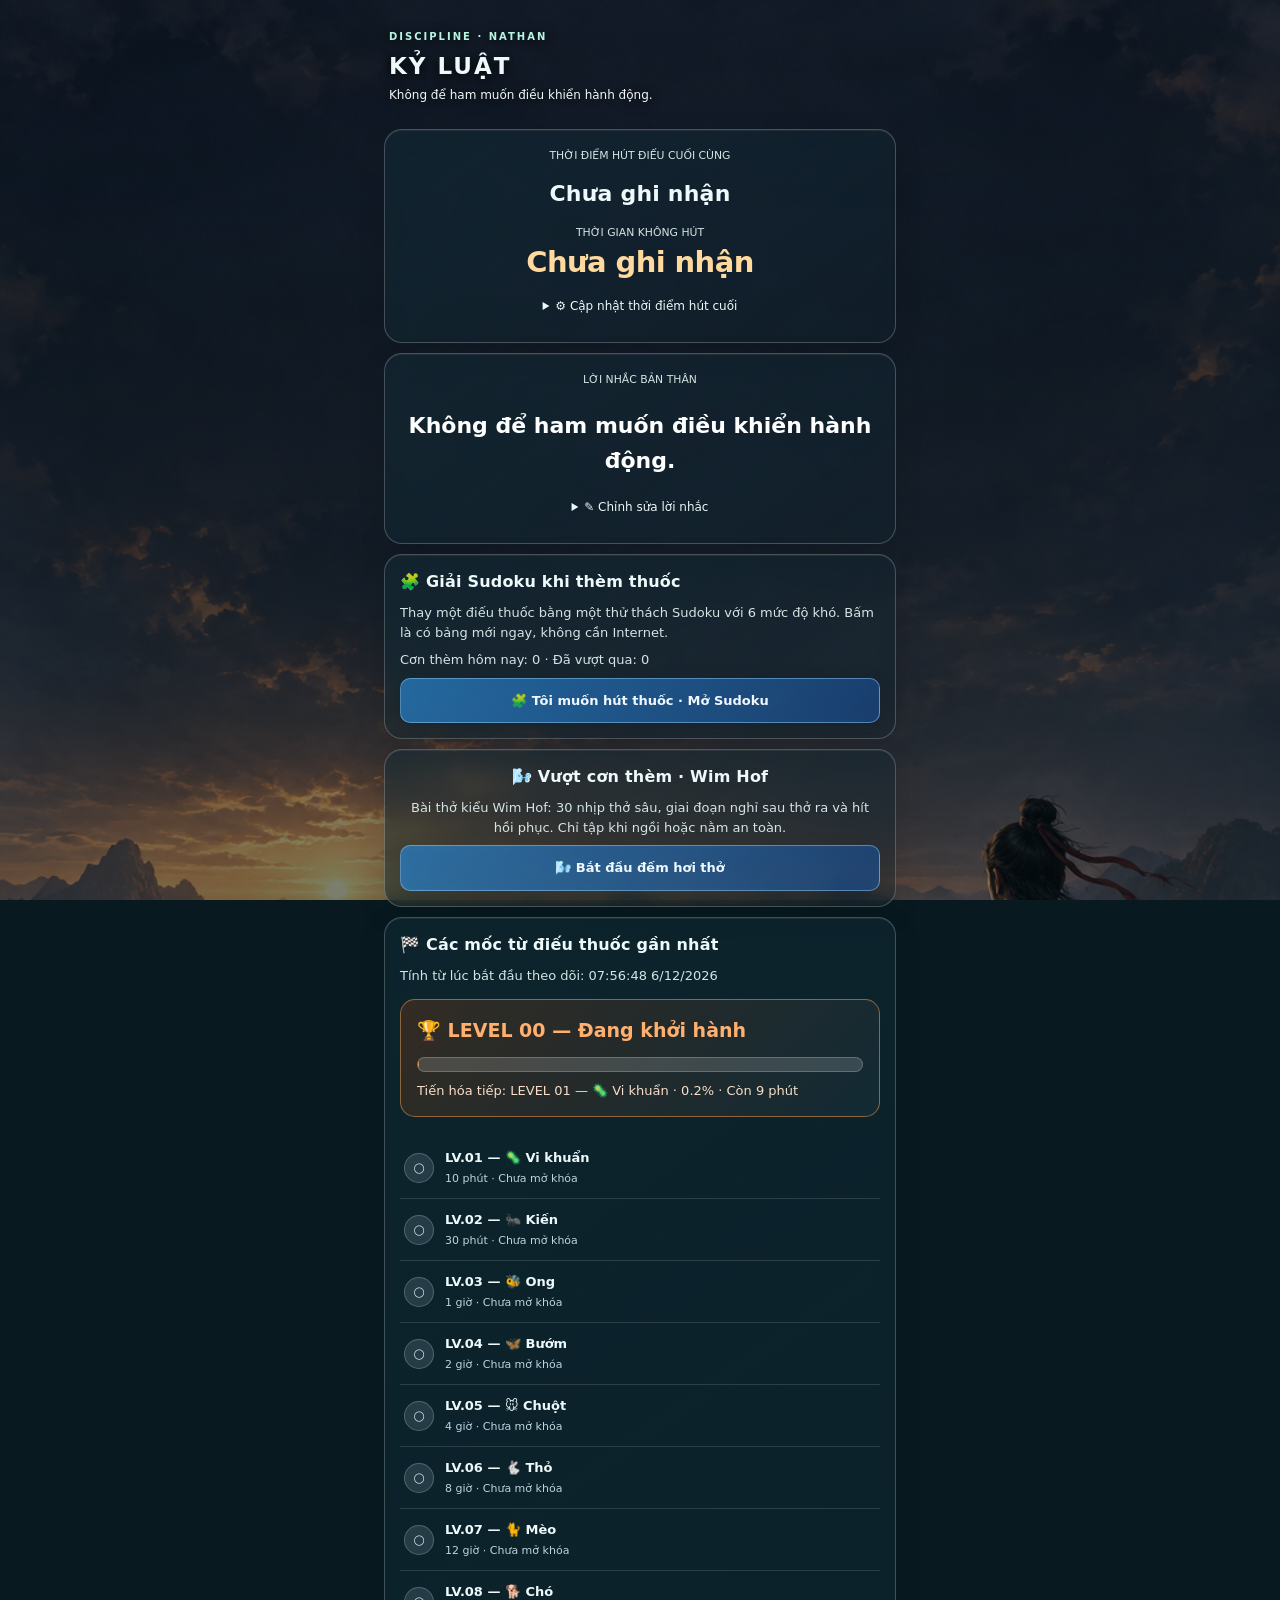
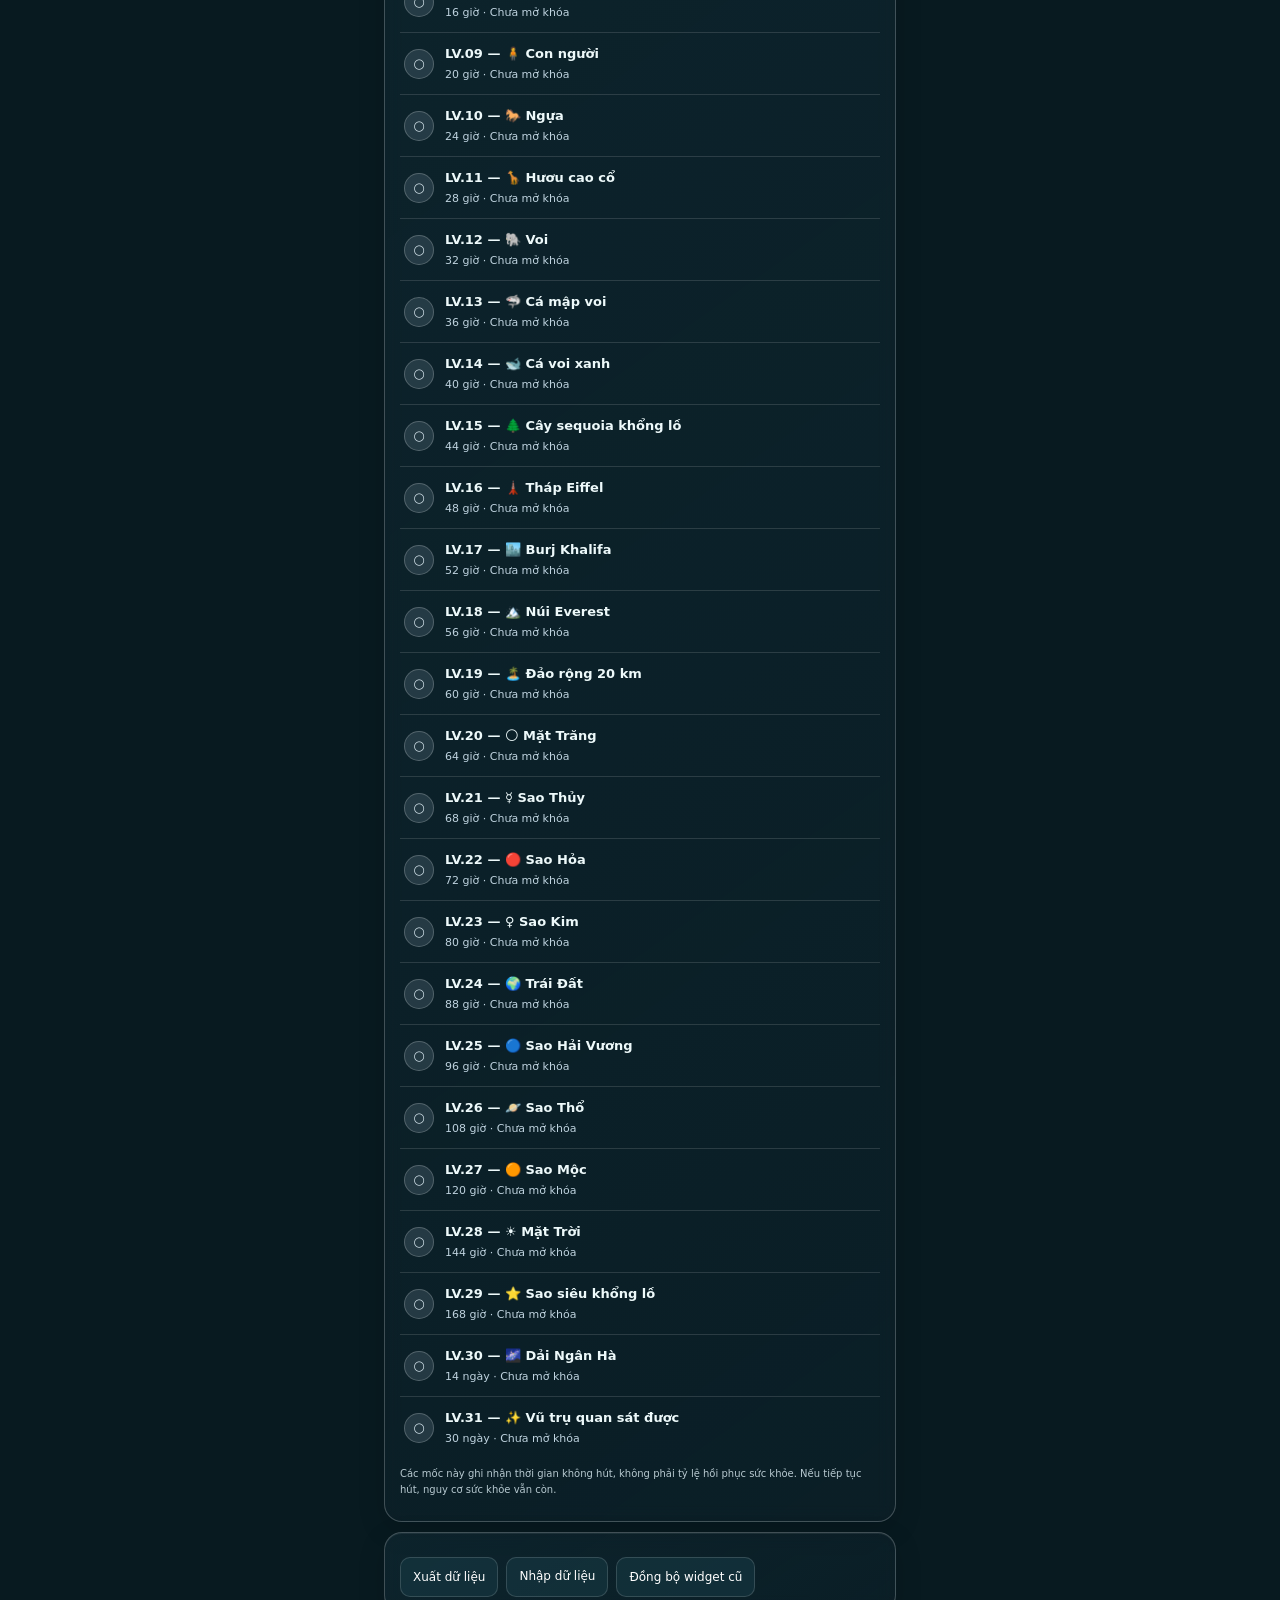
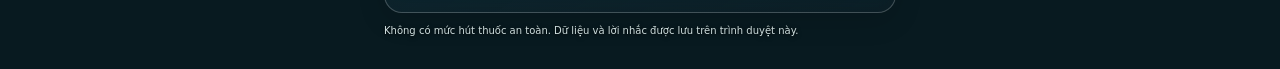
==== commit f81ecd3a: "Simplify discipline dashboard and add editable personal reminder" ====
--- a/index.html
+++ b/index.html
@@ -3,40 +3,34 @@
 html{background:#081a20;color-scheme:dark}body{isolation:isolate;background:transparent;font-size:13px;line-height:1.5;-webkit-font-smoothing:antialiased}body::before{content:"";position:fixed;inset:0;z-index:-2;pointer-events:none;background:#0c252e url("./cai_thuoc_bg.png") center top/cover no-repeat}body::after{content:"";position:fixed;inset:0;z-index:-1;pointer-events:none;background:linear-gradient(180deg,#06141c22,#06141c55 50%,#06141c88)}main{max-width:540px;padding:18px 14px 30px}header{padding:8px 5px 12px;text-shadow:0 2px 12px #000}header small{font-size:10px;letter-spacing:2px;color:#b5f5e2;font-weight:700}h1{font-size:23px;letter-spacing:2px;margin:3px 0}header p{margin:3px 0;font-size:12px;color:#f1f7f6}section{margin:10px 0;padding:15px;border-radius:18px;background:linear-gradient(145deg,#132b3590,#14242d65);border:1px solid #ffffff38;box-shadow:0 8px 28px #0002,inset 0 1px #ffffff12;-webkit-backdrop-filter:blur(9px) saturate(120%);backdrop-filter:blur(9px) saturate(120%)}small,p{color:#d5e4e4}h2{font-size:16px;letter-spacing:.2px;margin:0 0 9px}p{margin:8px 0}.big{font-size:58px;letter-spacing:-3px;font-weight:750;margin:4px 0}.clock{font-size:29px;letter-spacing:-.6px;color:#ffd99d}.slots{gap:10px;margin:14px 0}.slot{width:47px;height:36px;border-radius:9px;font-size:15px;border:1px solid #80d9c880;background:#4ad4a622;color:#b5f5df}.slot.used{background:#f6a36a44;border-color:#f6a36aaa;color:#ffe0c7}button,label.upload{font-size:12px;min-height:40px;padding:9px 12px;border:1px solid #ffffff26;background:#173c4690;border-radius:10px}button.primary{background:linear-gradient(110deg,#338e81,#23645f);padding:12px;font-size:13px;min-height:44px;box-shadow:0 5px 20px #0002}.center .row{justify-content:center}.grid{gap:8px;margin:10px 0}.grid section{margin:0;padding:12px 14px}.grid small{font-size:11px}.stat{font-size:21px;margin-top:2px;color:#b1f1df;letter-spacing:-.4px}.bar{grid-template-columns:86px 1fr 22px;gap:8px;margin:8px 0;font-size:11px}.track{height:7px;background:#ffffff22}textarea{background:#102c3566;font-size:16px;border-color:#ffffff38}footer{font-size:10px;text-shadow:0 1px 4px #000;color:#d5e4e4}details{font-size:12px}.row{margin-top:9px} @media(max-width:420px){main{padding:12px 11px 24px}section{padding:13px}.big{font-size:54px}.clock{font-size:27px}}@media(prefers-reduced-transparency:reduce){section{background:#122a34;backdrop-filter:none;-webkit-backdrop-filter:none}}
 .big{text-shadow:0 2px 20px #3a9fff30}button.primary{background:linear-gradient(115deg,rgba(47,151,239,.58),rgba(28,91,179,.48));border:1px solid rgba(143,210,255,.48);color:#f0f8ff;-webkit-backdrop-filter:blur(5px);backdrop-filter:blur(5px)}
 dialog#sudokuDialog{width:min(96vw,540px);max-height:94dvh;overflow:auto;background:#102631f5;color:#efffff;border:1px solid #8db9c66b;border-radius:20px;padding:16px;box-shadow:0 25px 80px #0009}dialog::backdrop{background:#000b;backdrop-filter:blur(5px)}.sdk-top{display:flex;justify-content:space-between;align-items:center;gap:8px}.sdk-top h2{margin:3px 0}.sdk-top small{font-size:10px;color:#91d7ff}.sdk-board{display:grid;grid-template-columns:repeat(9,minmax(0,1fr));aspect-ratio:1;width:100%;border:3px solid #86bad1;background:#ecf6fa;border-radius:5px;overflow:hidden}.sdk-cell{min-width:0;min-height:0;padding:0!important;border:0;border-right:1px solid #b2c7d0;border-bottom:1px solid #b2c7d0;border-radius:0!important;background:#f5fbff;color:#14334a;font-size:clamp(14px,4vw,23px);font-weight:600;box-shadow:none!important}.sdk-cell.fixed{background:#dceaf2;font-weight:800;color:#152b3c}.sdk-cell.sdk-related{background:#c4e6f7!important}.sdk-cell.sdk-same{background:#b4d8ee!important;color:#07446a}.sdk-cell.chosen{background:#62bdf0!important;outline:2px solid #1875b2;outline-offset:-2px}.sdk-cell.wrong{color:#b12c36;background:#ffe1e1}.sdk-numbers{display:grid;grid-template-columns:repeat(9,1fr);gap:3px;margin-top:12px}.sdk-numbers button{padding:10px 0;min-height:39px;font-size:17px;background:#256d9b;color:white}.sdk-top button,.sdk-numbers button{border-radius:7px}.sdk-numbers button.sdk-complete{background:linear-gradient(135deg,#ff9a3c,#dc5b20);border-color:#ffc18c;color:#fff;box-shadow:0 0 10px #f4773d66;font-weight:800}#sudokuDialog .row{justify-content:center}#sudokuDialog .row button{font-size:11px;padding:9px}#sudokuMessage{font-size:12px;min-height:20px}@media(max-width:420px){dialog#sudokuDialog{padding:11px}.sdk-cell{font-size:18px}}.smoke-milestone{display:flex;align-items:center;gap:11px;padding:11px 4px;border-bottom:1px solid #ffffff21}.smoke-milestone:last-child{border-bottom:0}.smoke-dot{width:30px;height:30px;flex:0 0 30px;border-radius:50%;display:grid;place-items:center;background:#6c849344;border:1px solid #ffffff35;color:#d1e0e8}.smoke-milestone.done .smoke-dot{background:#f56d2c;color:#fff2e6;border-color:#ffb16f;box-shadow:0 0 12px #f46c3866}.smoke-text{flex:1;min-width:0}.smoke-text strong{display:block;font-size:13px}.smoke-text small{font-size:11px;color:#bfd3df}.smoke-milestone.done strong{color:#ff9c59}.smoke-milestone.done small{color:#ffca9e}.milestoneDisclaimer{font-size:10px;color:#b7c9d0;line-height:1.6}.breath-orb{width:126px;height:126px;margin:18px auto;border-radius:50%;display:grid;place-items:center;background:radial-gradient(circle,#8be8fa88,#2175a766);border:2px solid #8be8faaa;box-shadow:0 0 28px #4bb6e855;transition:transform 4s ease-in-out}.breath-orb.inhale{transform:scale(1.25)}.breath-orb.exhale{transform:scale(.82)}.breath-orb strong{font-size:17px;color:white;text-shadow:0 2px 5px #123}.breath-actions{display:flex;gap:8px;justify-content:center}.breath-actions button{min-width:105px}.discipline-level{padding:16px;margin:14px 0 20px;border:1px solid #f69a4a88;border-radius:15px;background:linear-gradient(135deg,#56331d88,#152e39bb)}#disciplineLevelTitle{font-size:19px;font-weight:800;color:#ffb06e;margin-bottom:12px}.discipline-progress{height:15px;border-radius:20px;background:#ffffff26;overflow:hidden;border:1px solid #ffffff36}#disciplineProgressFill{height:100%;width:0%;border-radius:20px;background:linear-gradient(90deg,#ff6c28,#ffc76b);transition:width .5s}#disciplineProgressText{font-size:13px;margin-top:9px;color:#f9dec9;line-height:1.5}.smoke-milestone.current{background:#ff8a2a12;border-radius:12px}.smoke-milestone.current .smoke-text strong{color:#ffc184}</style><main>
-<header><small>DISCIPLINE · NATHAN</small><h1>KỶ LUẬT 4</h1><p>Không để ham muốn điều khiển hành động.</p></header>
-<section class="center"><small id="date"></small><div class="big" id="count">0/4</div><div id="status"></div><div class="slots" id="slots"></div><p id="remaining"></p><button class="primary" id="add">+ Ghi nhận hút 1 điếu</button><div class="row"><button id="undo">Hoàn tác lần cuối hôm nay</button></div></section>
-<section class="center"><small>THỜI GIAN TỪ ĐIẾU GẦN NHẤT</small><div class="clock" id="clock">--:--:--</div><p>Trì hoãn thêm nếu có thể.</p><details><summary>⚙️ Thiết lập thời điểm hút điếu cuối</summary><p><small>Chọn ngày và giờ thực tế. Thời gian đếm và các mốc sẽ tính lại từ đây.</small></p><input id="manualLastInput" type="datetime-local" style="width:100%;padding:12px;border-radius:10px;background:#173c46;color:white;border:1px solid #ffffff55;font:inherit"><div class="row"><button id="saveManualLast" type="button">Lưu thời điểm</button><button id="clearManualLast" type="button">Bỏ thiết lập thủ công</button></div></details></section>
-<div class="grid"><section><small>🔥 Chuỗi ngày kỷ luật</small><div class="stat" id="streak"></div></section><section><small>Kỷ lục</small><div class="stat" id="best"></div></section><section><small>Trung bình 7 ngày</small><div class="stat" id="avg"></div></section><section><small>Ngày 0 điếu</small><div class="stat" id="zero"></div></section></div>
-<section><h2>Thống kê</h2><div class="row"><button data-days="7">7 ngày</button><button data-days="30">30 ngày</button></div><div id="chart"></div><details><summary>Lịch sử hút hôm nay</summary><ol id="today"></ol></details></section>
+<header><small>DISCIPLINE · NATHAN</small><h1>KỶ LUẬT</h1><p>Không để ham muốn điều khiển hành động.</p></header>
+<section class="center"><small>THỜI ĐIỂM HÚT ĐIẾU CUỐI CÙNG</small><h2 id="lastDate" style="font-size:22px;margin:12px 0">Chưa ghi nhận</h2><small>THỜI GIAN KHÔNG HÚT</small><div class="clock" id="clock">--:--:--</div><details><summary>⚙️ Cập nhật thời điểm hút cuối</summary><input id="manualLastInput" type="datetime-local" style="width:100%;padding:12px;font:inherit"><div class="row"><button id="saveManualLast">Lưu thời điểm</button><button id="nowLast">Vừa hút xong</button></div></details></section>
+<section class="center"><small>LỜI NHẮC BẢN THÂN</small><div id="reminderText" style="white-space:pre-wrap;overflow-wrap:anywhere;font-size:22px;font-weight:650;line-height:1.6;margin:20px 0;color:#fff"></div><details id="reminderEdit"><summary>✎ Chỉnh sửa lời nhắc</summary><textarea id="reminderInput" rows="6" placeholder="Nhập lời nhắc của anh"></textarea><button class="primary" id="saveReminder">Lưu lời nhắc</button></details></section>
 <section><h2>🧩 Giải Sudoku khi thèm thuốc</h2><p>Thay một điếu thuốc bằng một thử thách Sudoku với 6 mức độ khó. Bấm là có bảng mới ngay, không cần Internet.</p><p id="crapStats">Cơn thèm hôm nay: 0 · Đã vượt qua: 0</p><button class="primary" id="crapSudoku" type="button">🧩 Tôi muốn hút thuốc · Mở Sudoku</button></section><section class="center"><h2>🌬️ Vượt cơn thèm · Wim Hof</h2><p>Bài thở kiểu Wim Hof: 30 nhịp thở sâu, giai đoạn nghỉ sau thở ra và hít hồi phục. Chỉ tập khi ngồi hoặc nằm an toàn.</p><button id="breathOpen" class="primary" type="button">🌬️ Bắt đầu đếm hơi thở</button></section><section><h2>🏁 Các mốc từ điếu thuốc gần nhất</h2><p id="milestoneIntro">Mỗi phút trì hoãn là một bước tiến.</p><div id="disciplineLevel" class="discipline-level" aria-live="polite"><div id="disciplineLevelTitle"></div><div class="discipline-progress"><div id="disciplineProgressFill"></div></div><div id="disciplineProgressText"></div></div><div id="smokeMilestones"></div><p class="milestoneDisclaimer">Các mốc này ghi nhận thời gian không hút, không phải tỷ lệ hồi phục sức khỏe. Nếu tiếp tục hút, nguy cơ sức khỏe vẫn còn.</p></section>
-<section><div class="row"><button id="export">Xuất dữ liệu</button><label class="upload">Nhập dữ liệu<input hidden type="file" accept=".json" id="import"></label><button id="widget">Đồng bộ widget cũ</button></div></section><footer>4 điếu là giới hạn tối đa, không phải chỉ tiêu. Không có mức hút thuốc an toàn; mục tiêu sức khỏe là về 0. Dữ liệu lưu trên trình duyệt này. Chuỗi ngày chỉ tính ngày đã kết thúc kể từ khi bắt đầu theo dõi; ngày chưa ghi nhận được tính là 0 điếu.</footer></main>
+<section><div class="row"><button id="export">Xuất dữ liệu</button><label class="upload">Nhập dữ liệu<input hidden type="file" accept=".json" id="import"></label><button id="widget">Đồng bộ widget cũ</button></div></section><footer>Không có mức hút thuốc an toàn. Dữ liệu và lời nhắc được lưu trên trình duyệt này.</footer></main>
 <script>
 'use strict';
 const $=id=>document.getElementById(id), player=/^(hoangtu|kieuquyen)$/i.test(new URLSearchParams(location.search).get('player')||'')?'hoangtu':'nathan', key='discipline4_'+player, oldKey='caiThuocDataV2_'+player;
 const valid=x=>typeof x==='string'&&Number.isFinite(Date.parse(x))&&Date.parse(x)<=Date.now();
-function normalize(x){if(!x||!valid(x.started)||!Array.isArray(x.lapses)||!Array.isArray(x.craps)||!x.lapses.every(e=>e&&valid(e.at))||!x.craps.every(e=>e&&valid(e.at)&&typeof e.thoughts==='string'))throw Error('Dữ liệu không hợp lệ');return {started:x.started,lapses:x.lapses.map(e=>({at:e.at})),craps:x.craps.map(e=>({at:e.at,thoughts:e.thoughts})),trackingSince:valid(x.trackingSince)?x.trackingSince:new Date().toISOString(),last:valid(x.last)?x.last:null,manualLast:valid(x.manualLast)?x.manualLast:null}}
+function normalize(x){if(!x||!valid(x.started)||!Array.isArray(x.lapses)||!Array.isArray(x.craps)||!x.lapses.every(e=>e&&valid(e.at))||!x.craps.every(e=>e&&valid(e.at)&&typeof e.thoughts==='string'))throw Error('Dữ liệu không hợp lệ');return {started:x.started,lapses:x.lapses.map(e=>({at:e.at})),craps:x.craps.map(e=>({at:e.at,thoughts:e.thoughts})),trackingSince:valid(x.trackingSince)?x.trackingSince:new Date().toISOString(),last:valid(x.last)?x.last:null,manualLast:valid(x.manualLast)?x.manualLast:null,reminder:typeof x.reminder==="string"?x.reminder:"Không để ham muốn điều khiển hành động."}}
 let data={started:new Date().toISOString(),trackingSince:new Date().toISOString(),lapses:[],craps:[],last:null,manualLast:null}, days=7;
 try{const raw=localStorage.getItem(key)||localStorage.getItem(oldKey);if(raw)data=normalize(JSON.parse(raw))}catch(e){console.warn(e)}
 function save(){try{localStorage.setItem(key,JSON.stringify(data));return true}catch(e){alert('Không thể lưu dữ liệu trên trình duyệt.');return false}}
 save();
 const day=d=>[d.getFullYear(),String(d.getMonth()+1).padStart(2,'0'),String(d.getDate()).padStart(2,'0')].join('-'), midnight=d=>new Date(d.getFullYear(),d.getMonth(),d.getDate()), fmt=d=>d.toLocaleString('vi-VN'), pad=n=>String(n).padStart(2,'0');
 function counts(){const m={};for(const e of data.lapses){const k=day(new Date(e.at));m[k]=(m[k]||0)+1}return m}
-function last(){return [...data.lapses.map(e=>e.at),...(data.manualLast?[data.manualLast]:[])].sort().at(-1)||null}
+function last(){if(data.manualLast)return data.manualLast;return [...data.lapses.map(e=>e.at),...(data.manualLast?[data.manualLast]:[])].sort().at(-1)||null}
 function tick(){const t=last();if(!t){$('clock').textContent='Chưa ghi nhận';return}let s=Math.max(0,Math.floor((Date.now()-Date.parse(t))/1000));const d=Math.floor(s/86400);s%=86400;$('clock').textContent=(d?d+' ngày ':'')+pad(Math.floor(s/3600))+':'+pad(Math.floor(s%3600/60))+':'+pad(s%60)}
-let renderedDay='';
-function render(){const now=new Date(),k=day(now),m=counts(),n=m[k]||0;renderedDay=k;window.renderSmokeMilestones?.();if(document.activeElement!==$('manualLastInput')){const d=data.manualLast?new Date(data.manualLast):null;const local=d?new Date(d.getTime()-d.getTimezoneOffset()*60000).toISOString().slice(0,16):'';$('manualLastInput').value=local}$('date').textContent=now.toLocaleDateString('vi-VN',{weekday:'long',day:'numeric',month:'numeric',year:'numeric'});$('count').textContent=n+'/4';$('count').style.color=n===0?'rgba(102,190,255,.85)':n<=2?'#71caff':n===3?'#ffd166':n===4?'#ff9e55':'#ff6666';$('status').textContent=n===0?'Chưa hút hôm nay':n<3?'Trong giới hạn':n===3?'Cần thận trọng':n===4?'Đã chạm giới hạn':'Đã vượt giới hạn';$('remaining').textContent=n<4?'Còn trong giới hạn: '+(4-n)+' điếu':n===4?'Dừng lại ở đây.':'Vượt '+(n-4)+' điếu — tiếp tục ghi nhận trung thực.';$('slots').replaceChildren(...Array.from({length:4},(_,i)=>{const x=document.createElement('span');x.className='slot'+(i<n?' used':'');x.textContent=i<n?'✓':'—';return x}));
-let streak=0,best=0,zero=0;const start=midnight(new Date(data.trackingSince));for(let d=new Date(start);d<midnight(now);d.setDate(d.getDate()+1)){const c=m[day(d)]||0;streak=c<=4?streak+1:0;best=Math.max(best,streak);if(!c)zero++}$('streak').textContent=(n>4?0:streak)+' ngày';$('best').textContent=best+' ngày';$('zero').textContent=zero+' ngày';
-let sum=0,den=0;$('chart').replaceChildren();for(let i=0;i<Math.max(days,7);i++){let d=midnight(now);d.setDate(d.getDate()-i);const c=m[day(d)]||0,known=d>=start||Object.hasOwn(m,day(d));if(i<7&&known){sum+=c;den++}if(i>=days)continue;const row=document.createElement('div');row.className='bar';const label=document.createElement('span');label.textContent=d.toLocaleDateString('vi-VN');const track=document.createElement('div');track.className='track';const fill=document.createElement('div');fill.className='fill';fill.style.width=(Math.min(c/4,1)*100)+'%';if(c>=4)fill.style.background=c>4?'#ff6666':'#ff9e55';track.append(fill);const val=document.createElement('span');val.textContent=known?c:'—';row.append(label,track,val);$('chart').append(row)}$('avg').textContent=den?(sum/den).toFixed(1):'—';
-$('today').replaceChildren(...data.lapses.filter(e=>day(new Date(e.at))===k).sort((a,b)=>Date.parse(b.at)-Date.parse(a.at)).map(e=>{const li=document.createElement('li');li.textContent=fmt(new Date(e.at));return li}));tick()}
-$('saveManualLast').onclick=()=>{const value=$('manualLastInput').value;if(!value)return alert('Anh chọn ngày giờ trước khi lưu.');const d=new Date(value);if(!Number.isFinite(d.getTime())||d.getTime()>Date.now())return alert('Thời điểm không hợp lệ hoặc ở tương lai.');data.manualLast=d.toISOString();save();render();alert('Đã lưu thời điểm hút điếu cuối.')};
-$('clearManualLast').onclick=()=>{if(!confirm('Bỏ thời điểm thiết lập thủ công?'))return;data.manualLast=null;save();render()};
-$('add').onclick=()=>{if((counts()[day(new Date())]||0)>=4&&!confirm('Đã chạm hoặc vượt giới hạn. Ghi nhận vì đã thực sự hút?'))return;data.lapses.push({at:new Date().toISOString()});data.last=last();save();render()};
-$('undo').onclick=()=>{const k=day(new Date());let i=-1;data.lapses.forEach((e,j)=>{if(day(new Date(e.at))===k&&(i<0||Date.parse(e.at)>Date.parse(data.lapses[i].at)))i=j});if(i>=0&&confirm('Xóa lần ghi gần nhất hôm nay?')){data.lapses.splice(i,1);data.last=last();save();render()}};
-document.querySelectorAll('[data-days]').forEach(b=>b.onclick=()=>{days=Number(b.dataset.days);render()});
+function render(){const t=last();$('lastDate').textContent=t?fmt(new Date(t)):'Chưa ghi nhận';if(document.activeElement!==$('manualLastInput')){const d=t?new Date(t):null;$('manualLastInput').value=d?new Date(d.getTime()-d.getTimezoneOffset()*60000).toISOString().slice(0,16):''}const reminder=data.reminder??'Không để ham muốn điều khiển hành động.';$('reminderText').textContent=reminder||'Chưa nhập lời nhắc';if(!$('reminderEdit').open)$('reminderInput').value=reminder;tick();window.renderSmokeMilestones?.()}
+function setLast(d){if(!Number.isFinite(d.getTime())||d.getTime()>Date.now())return alert('Thời điểm không hợp lệ hoặc ở tương lai.');const previous=data.manualLast;data.manualLast=d.toISOString();if(!save()){data.manualLast=previous;return}render();$('manualLastInput').closest('details').open=false}
+$('saveManualLast').onclick=()=>setLast(new Date($('manualLastInput').value));
+$('nowLast').onclick=()=>{if(confirm('Cập nhật thời điểm hút cuối thành bây giờ?'))setLast(new Date())};
+$('reminderEdit').addEventListener('toggle',()=>{if($('reminderEdit').open)$('reminderInput').value=data.reminder??'Không để ham muốn điều khiển hành động.'});
+$('saveReminder').onclick=()=>{const previous=data.reminder;data.reminder=$('reminderInput').value;if(!save()){data.reminder=previous;return}$('reminderEdit').open=false;render()};
 $('export').onclick=()=>{const a=document.createElement('a');const url=URL.createObjectURL(new Blob([JSON.stringify(data,null,2)],{type:'application/json'}));a.href=url;a.download='KyLuat4_'+day(new Date())+'.json';a.click();setTimeout(()=>URL.revokeObjectURL(url),1500)};
 $('import').onchange=async e=>{try{const f=e.target.files[0];if(!f)return;if(f.size>4000000)throw Error('File quá lớn');const next=normalize(JSON.parse(await f.text()));if(confirm('Thay thế dữ liệu hiện tại bằng file nhập?')){data=next;save();render()}}catch(err){alert(err.message)}finally{e.target.value=''}};
 $('widget').onclick=()=>{const t=last();if(!t)return alert('Chưa ghi nhận điếu thuốc.');location.href='https://open.scriptable.app/run/Cai%20Thuoc%20Widget?scriptName=Cai%20Thuoc%20Widget&last='+encodeURIComponent(t)};
-render();setInterval(()=>{if(day(new Date())!==renderedDay)render();else {tick();renderSmokeMilestones()}},1000);document.addEventListener('visibilitychange',()=>{if(!document.hidden)render()});
+render();setInterval(()=>{tick();window.renderSmokeMilestones?.()},1000);document.addEventListener('visibilitychange',()=>{if(!document.hidden)render()});
 </script><dialog id="sudokuDialog" aria-label="Sudoku đánh lạc hướng cơn thèm"><div class="sdk-top"><div><small>CRAP · CHUYỂN HƯỚNG CƠN THÈM</small><h2>Sudoku · <span id="sudokuLevelName">Trung bình</span></h2></div><button type="button" id="sudokuClose">✕ Đóng</button></div><div class="row" style="align-items:center"><label for="sudokuDifficulty">Độ khó:</label><select id="sudokuDifficulty" style="background:#173c46;color:white;border:1px solid #ffffff55;border-radius:9px;padding:9px"><option value="easy">Dễ</option><option value="medium" selected>Trung bình</option><option value="hard">Khó</option><option value="expert">Chuyên gia</option><option value="master">Bậc thầy</option><option value="extreme">Cực khó</option></select></div><p>Thời gian tập trung: <strong id="sudokuTime">00:00</strong></p><div id="sudokuBoard" class="sdk-board" role="group" aria-label="Bảng Sudoku 9 nhân 9"></div><div class="sdk-numbers"><button type="button" data-sdk-number="1">1</button><button type="button" data-sdk-number="2">2</button><button type="button" data-sdk-number="3">3</button><button type="button" data-sdk-number="4">4</button><button type="button" data-sdk-number="5">5</button><button type="button" data-sdk-number="6">6</button><button type="button" data-sdk-number="7">7</button><button type="button" data-sdk-number="8">8</button><button type="button" data-sdk-number="9">9</button></div><div class="row"><button type="button" id="sudokuErase">⌫ Xóa ô</button><button type="button" id="sudokuHint">💡 Gợi ý</button><button type="button" id="sudokuNew">↻ Bảng mới</button><button type="button" id="sudokuSave" style="background:linear-gradient(110deg,#e67c36,#b95227)">💾 Lưu & vượt cơn thèm</button></div><details style="font-size:12px;margin-top:10px"><summary>Thống kê &amp; kỷ lục Sudoku</summary><p id="sudokuRecords"></p><small>Kỷ lục chỉ tính ván không dùng gợi ý. Hai cấp cao nhất được ước lượng.</small></details><p id="sudokuMessage" aria-live="polite"></p></dialog><script>
 (function(){
 const marks=[[10,"10 phút","Bước đầu tiên: tiếp tục trì hoãn."],[30,"30 phút","Đã vượt qua nửa giờ."],[60,"1 giờ","Đã duy trì 1 giờ từ điếu gần nhất."],[120,"2 giờ","Đã duy trì 2 giờ từ điếu gần nhất."],[240,"4 giờ","Đã duy trì 4 giờ từ điếu gần nhất."],[480,"8 giờ","Đã duy trì 8 giờ từ điếu gần nhất."],[720,"12 giờ","Đã duy trì 12 giờ từ điếu gần nhất."],[960,"16 giờ","Đã duy trì 16 giờ từ điếu gần nhất."],[1200,"20 giờ","Đã duy trì 20 giờ từ điếu gần nhất."],[1440,"24 giờ","Tròn 1 ngày không hút."],[1680,"28 giờ","Đã duy trì 28 giờ từ điếu gần nhất."],[1920,"32 giờ","Đã duy trì 32 giờ từ điếu gần nhất."],[2160,"36 giờ","Đã duy trì 36 giờ từ điếu gần nhất."],[2400,"40 giờ","Đã duy trì 40 giờ từ điếu gần nhất."],[2640,"44 giờ","Đã duy trì 44 giờ từ điếu gần nhất."],[2880,"48 giờ","Tròn 2 ngày không hút."],[3120,"52 giờ","Đã duy trì 52 giờ từ điếu gần nhất."],[3360,"56 giờ","Đã duy trì 56 giờ từ điếu gần nhất."],[3600,"60 giờ","Đã duy trì 60 giờ từ điếu gần nhất."],[3840,"64 giờ","Đã duy trì 64 giờ từ điếu gần nhất."],[4080,"68 giờ","Đã duy trì 68 giờ từ điếu gần nhất."],[4320,"72 giờ","Tròn 3 ngày không hút."],[4800,"80 giờ","Đã duy trì 80 giờ từ điếu gần nhất."],[5280,"88 giờ","Đã duy trì 88 giờ từ điếu gần nhất."],[5760,"96 giờ","Tròn 4 ngày không hút."],[6480,"108 giờ","Đã duy trì 108 giờ từ điếu gần nhất."],[7200,"120 giờ","Tròn 5 ngày không hút."],[8640,"144 giờ","Tròn 6 ngày không hút."],[10080,"168 giờ","Tròn 7 ngày không hút."],[20160,"14 ngày","Hai tuần không hút."],[43200,"30 ngày","Một tháng không hút."]];
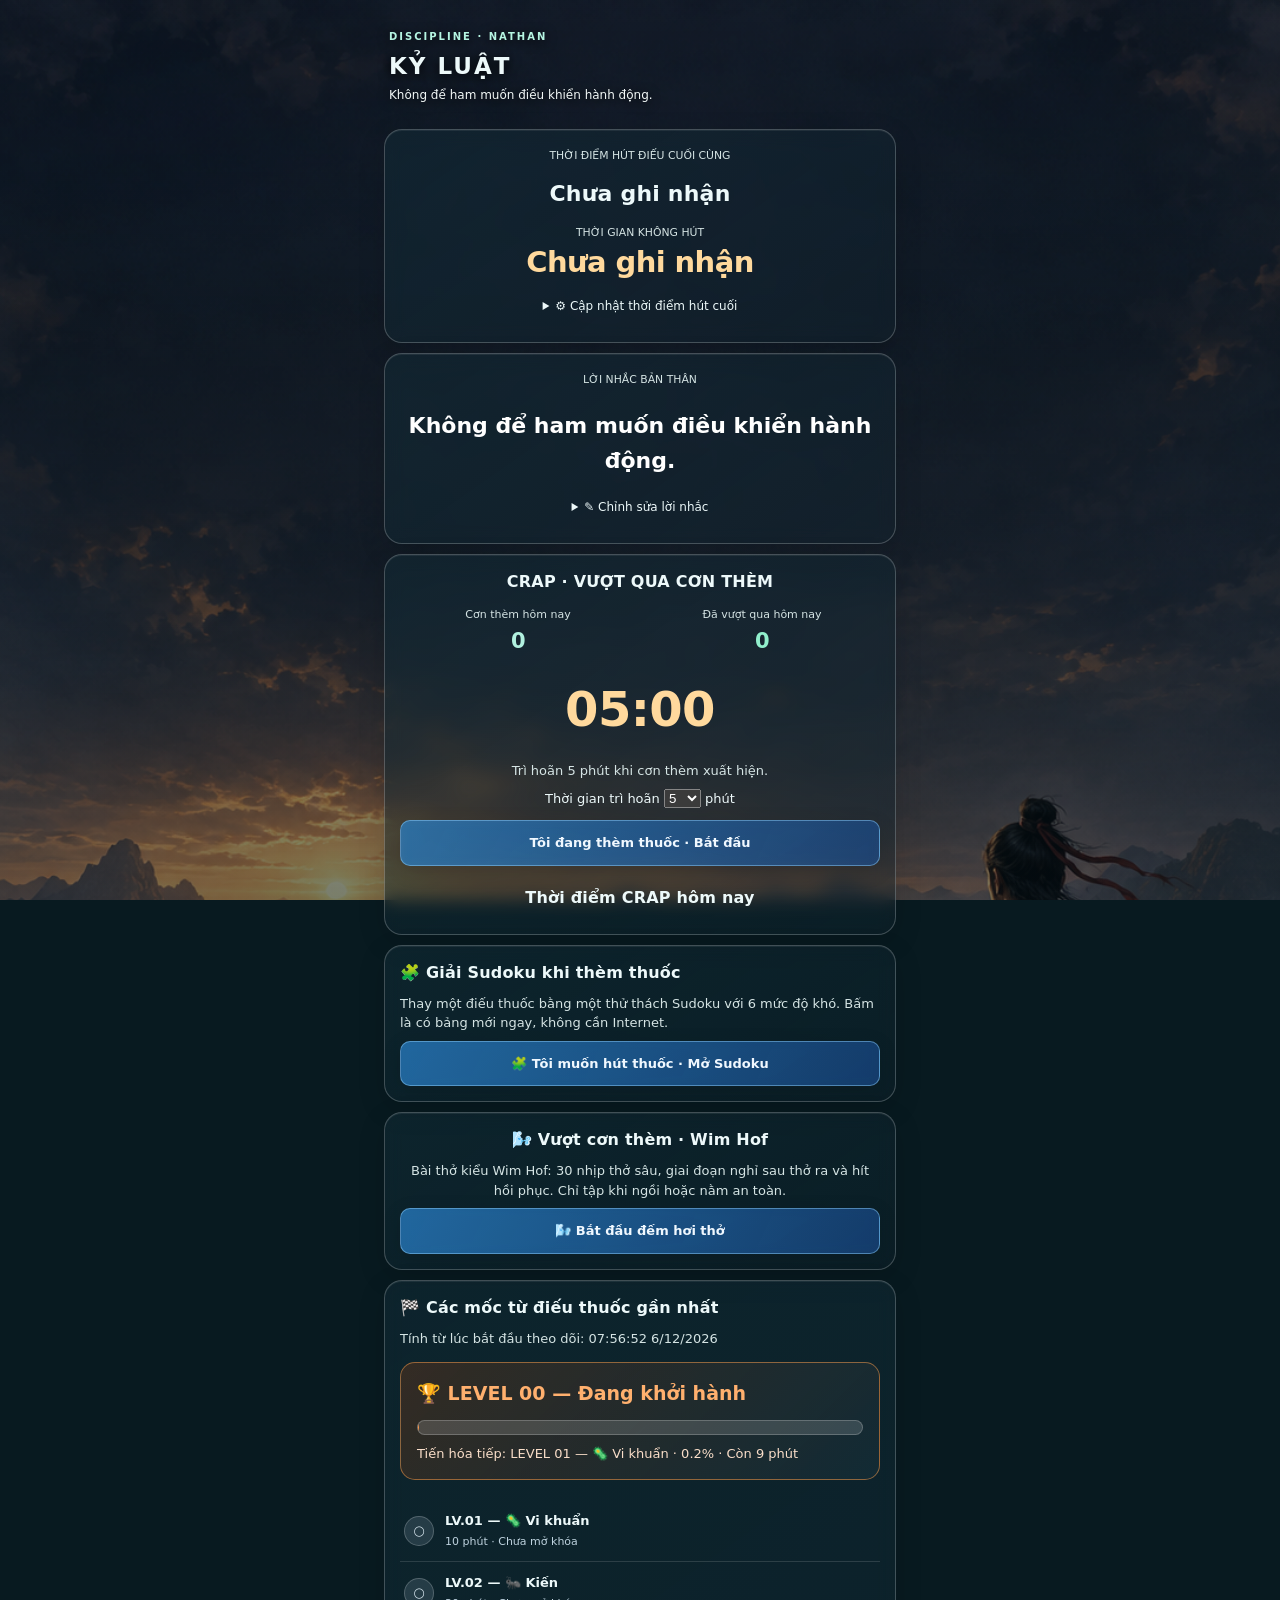
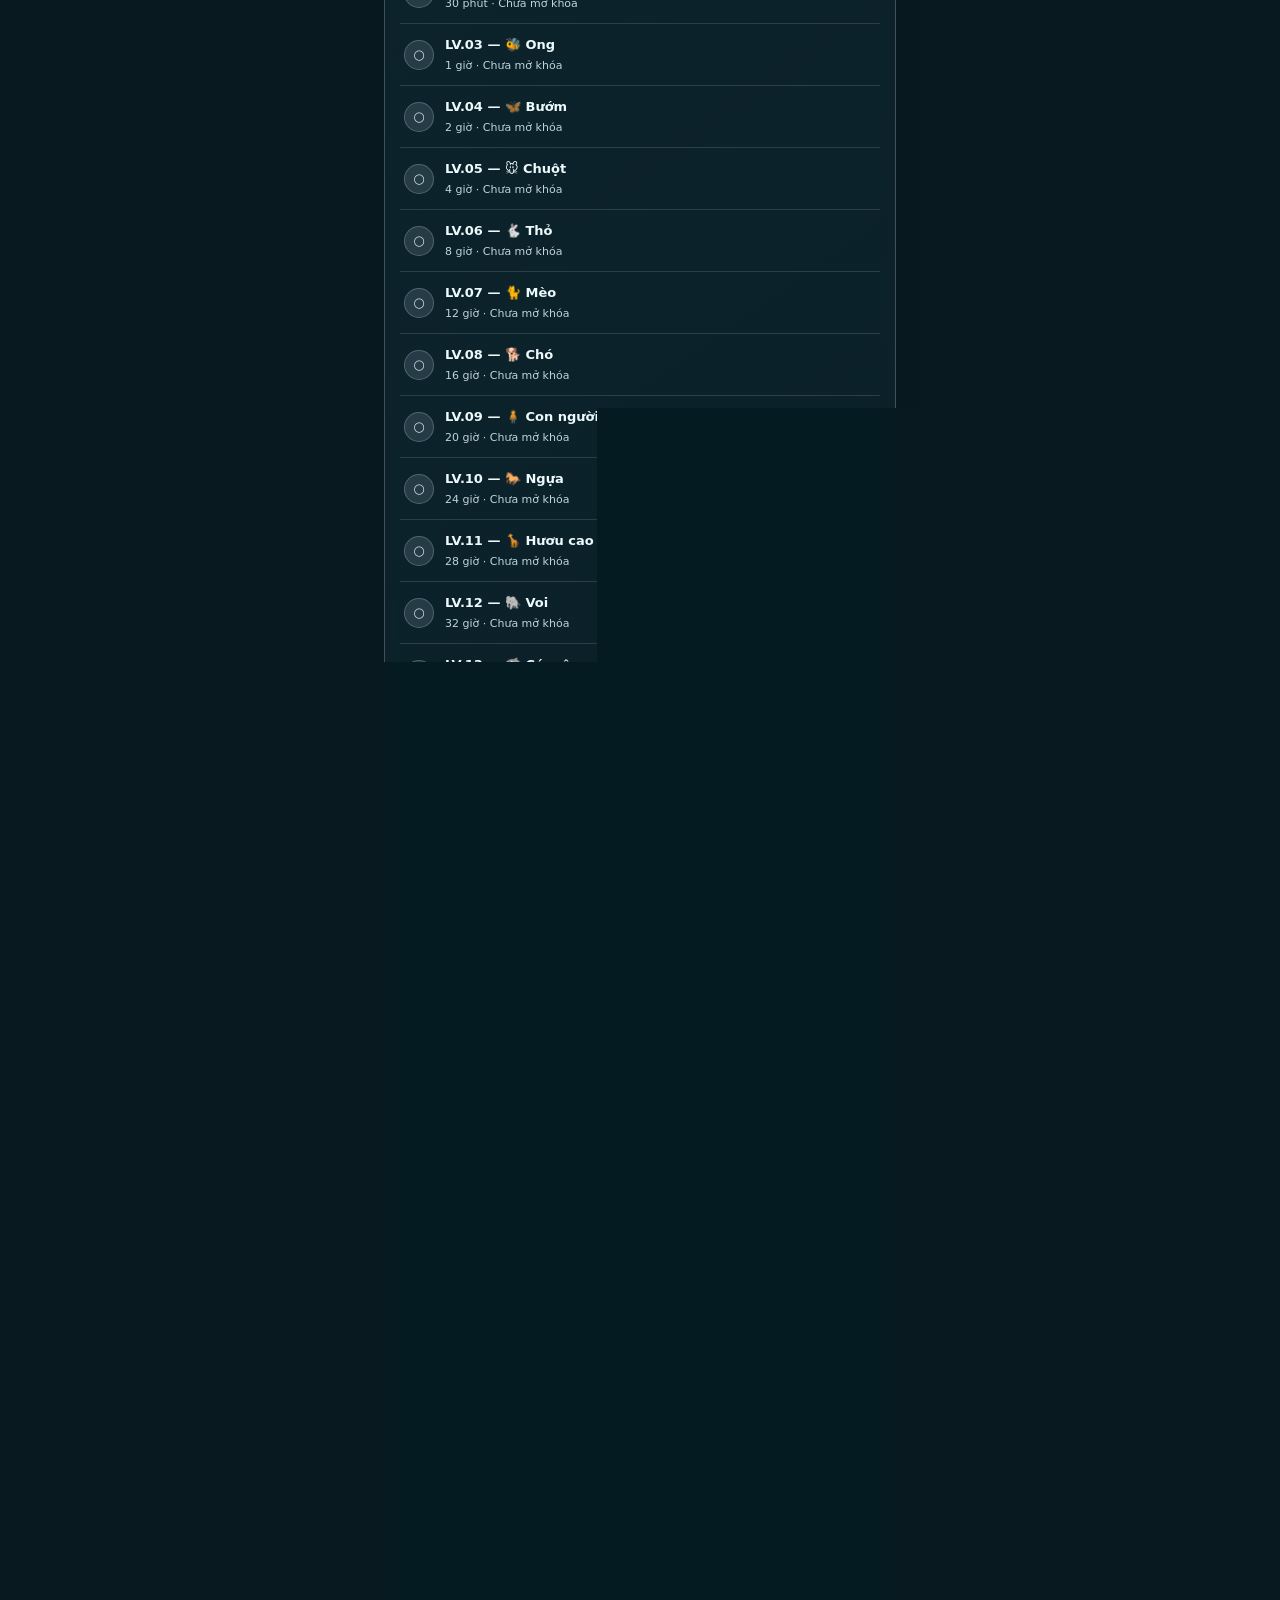
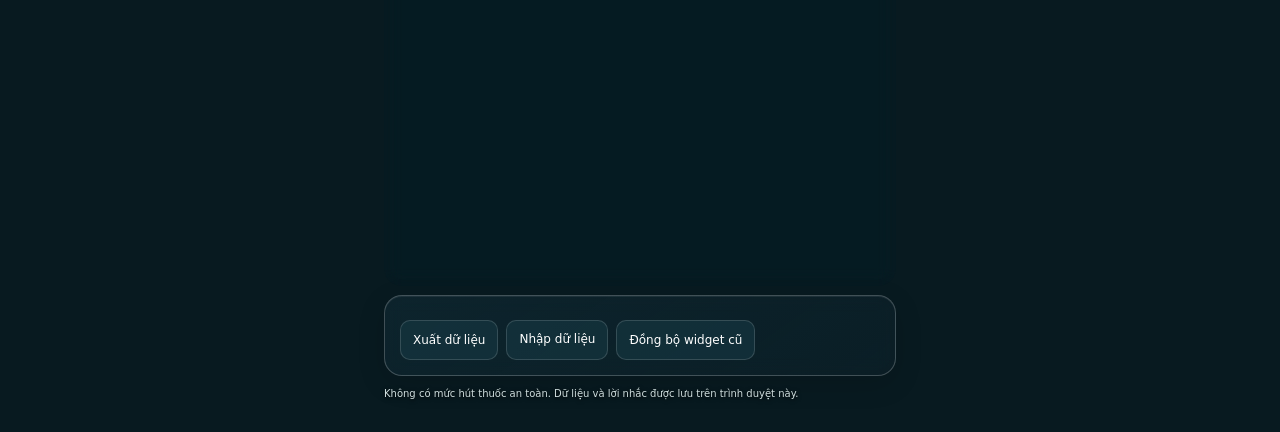
==== commit 56e0cc63: "Add craving countdown and daily craving dashboard" ====
--- a/index.html
+++ b/index.html
@@ -6,7 +6,7 @@
 <header><small>DISCIPLINE · NATHAN</small><h1>KỶ LUẬT</h1><p>Không để ham muốn điều khiển hành động.</p></header>
 <section class="center"><small>THỜI ĐIỂM HÚT ĐIẾU CUỐI CÙNG</small><h2 id="lastDate" style="font-size:22px;margin:12px 0">Chưa ghi nhận</h2><small>THỜI GIAN KHÔNG HÚT</small><div class="clock" id="clock">--:--:--</div><details><summary>⚙️ Cập nhật thời điểm hút cuối</summary><input id="manualLastInput" type="datetime-local" style="width:100%;padding:12px;font:inherit"><div class="row"><button id="saveManualLast">Lưu thời điểm</button><button id="nowLast">Vừa hút xong</button></div></details></section>
 <section class="center"><small>LỜI NHẮC BẢN THÂN</small><div id="reminderText" style="white-space:pre-wrap;overflow-wrap:anywhere;font-size:22px;font-weight:650;line-height:1.6;margin:20px 0;color:#fff"></div><details id="reminderEdit"><summary>✎ Chỉnh sửa lời nhắc</summary><textarea id="reminderInput" rows="6" placeholder="Nhập lời nhắc của anh"></textarea><button class="primary" id="saveReminder">Lưu lời nhắc</button></details></section>
-<section><h2>🧩 Giải Sudoku khi thèm thuốc</h2><p>Thay một điếu thuốc bằng một thử thách Sudoku với 6 mức độ khó. Bấm là có bảng mới ngay, không cần Internet.</p><p id="crapStats">Cơn thèm hôm nay: 0 · Đã vượt qua: 0</p><button class="primary" id="crapSudoku" type="button">🧩 Tôi muốn hút thuốc · Mở Sudoku</button></section><section class="center"><h2>🌬️ Vượt cơn thèm · Wim Hof</h2><p>Bài thở kiểu Wim Hof: 30 nhịp thở sâu, giai đoạn nghỉ sau thở ra và hít hồi phục. Chỉ tập khi ngồi hoặc nằm an toàn.</p><button id="breathOpen" class="primary" type="button">🌬️ Bắt đầu đếm hơi thở</button></section><section><h2>🏁 Các mốc từ điếu thuốc gần nhất</h2><p id="milestoneIntro">Mỗi phút trì hoãn là một bước tiến.</p><div id="disciplineLevel" class="discipline-level" aria-live="polite"><div id="disciplineLevelTitle"></div><div class="discipline-progress"><div id="disciplineProgressFill"></div></div><div id="disciplineProgressText"></div></div><div id="smokeMilestones"></div><p class="milestoneDisclaimer">Các mốc này ghi nhận thời gian không hút, không phải tỷ lệ hồi phục sức khỏe. Nếu tiếp tục hút, nguy cơ sức khỏe vẫn còn.</p></section>
+<section class="center"><h2>CRAP · VƯỢT QUA CƠN THÈM</h2><div class="grid"><div><small>Cơn thèm hôm nay</small><div class="stat" id="crapTotal">0</div></div><div><small>Đã vượt qua hôm nay</small><div class="stat" id="crapWon" style="color:#91efcc">0</div></div></div><div id="crapTimer" class="clock" style="font-size:48px;margin:16px 0">05:00</div><p id="crapHint">Trì hoãn 5 phút khi cơn thèm xuất hiện.</p><label>Thời gian trì hoãn <select id="crapMinutes"><option>3</option><option selected>5</option><option>10</option><option>15</option></select> phút</label><button class="primary" id="crapStart" style="margin-top:12px">Tôi đang thèm thuốc · Bắt đầu</button><div class="row" id="crapActions" hidden style="display:none"><button id="crapWin">✓ Đã vượt qua</button><button id="crapFail">Đã hút thuốc</button><button id="crapMore">+ 5 phút</button></div><h2 style="margin-top:20px">Thời điểm CRAP hôm nay</h2><div id="crapHistory" style="text-align:left"></div></section><section><h2>🧩 Giải Sudoku khi thèm thuốc</h2><p>Thay một điếu thuốc bằng một thử thách Sudoku với 6 mức độ khó. Bấm là có bảng mới ngay, không cần Internet.</p><p id="crapStats" hidden></p><button class="primary" id="crapSudoku" type="button">🧩 Tôi muốn hút thuốc · Mở Sudoku</button></section><section class="center"><h2>🌬️ Vượt cơn thèm · Wim Hof</h2><p>Bài thở kiểu Wim Hof: 30 nhịp thở sâu, giai đoạn nghỉ sau thở ra và hít hồi phục. Chỉ tập khi ngồi hoặc nằm an toàn.</p><button id="breathOpen" class="primary" type="button">🌬️ Bắt đầu đếm hơi thở</button></section><section><h2>🏁 Các mốc từ điếu thuốc gần nhất</h2><p id="milestoneIntro">Mỗi phút trì hoãn là một bước tiến.</p><div id="disciplineLevel" class="discipline-level" aria-live="polite"><div id="disciplineLevelTitle"></div><div class="discipline-progress"><div id="disciplineProgressFill"></div></div><div id="disciplineProgressText"></div></div><div id="smokeMilestones"></div><p class="milestoneDisclaimer">Các mốc này ghi nhận thời gian không hút, không phải tỷ lệ hồi phục sức khỏe. Nếu tiếp tục hút, nguy cơ sức khỏe vẫn còn.</p></section>
 <section><div class="row"><button id="export">Xuất dữ liệu</button><label class="upload">Nhập dữ liệu<input hidden type="file" accept=".json" id="import"></label><button id="widget">Đồng bộ widget cũ</button></div></section><footer>Không có mức hút thuốc an toàn. Dữ liệu và lời nhắc được lưu trên trình duyệt này.</footer></main>
 <script>
 'use strict';
@@ -94,4 +94,4 @@
 voice.onchange=()=>{if(!voice.checked&&speech)speech.cancel()};
 document.addEventListener('visibilitychange',()=>{if(document.hidden&&timer){stop();phase='ready';go.hidden=false;next.hidden=true;label('Đã tạm dừng');$('breathSeconds').textContent='Mở màn hình và bấm Bắt đầu để tập lại vòng hiện tại.'}});
 })();
-</script><script src="sudoku.js?v=20261125v2"></script></html>+</script><script src="sudoku.js?v=20261127crap"></script></html>
